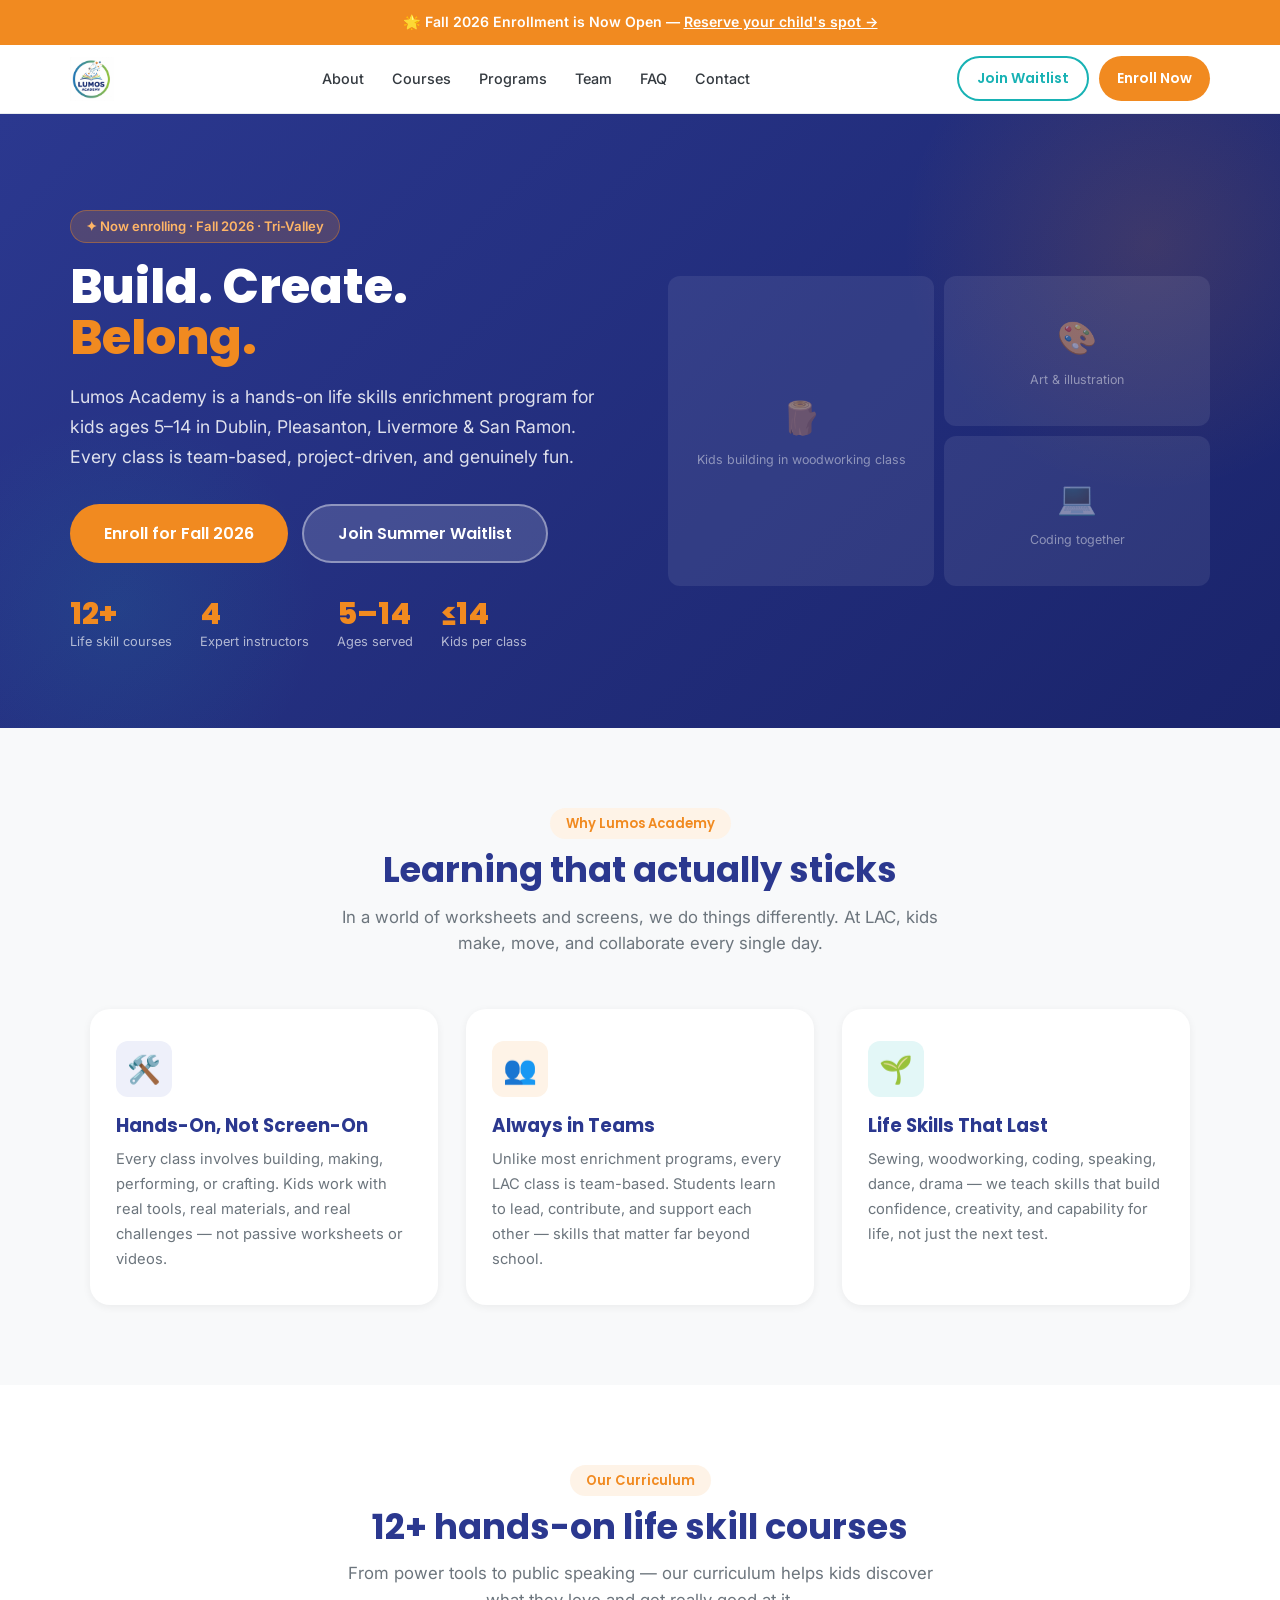
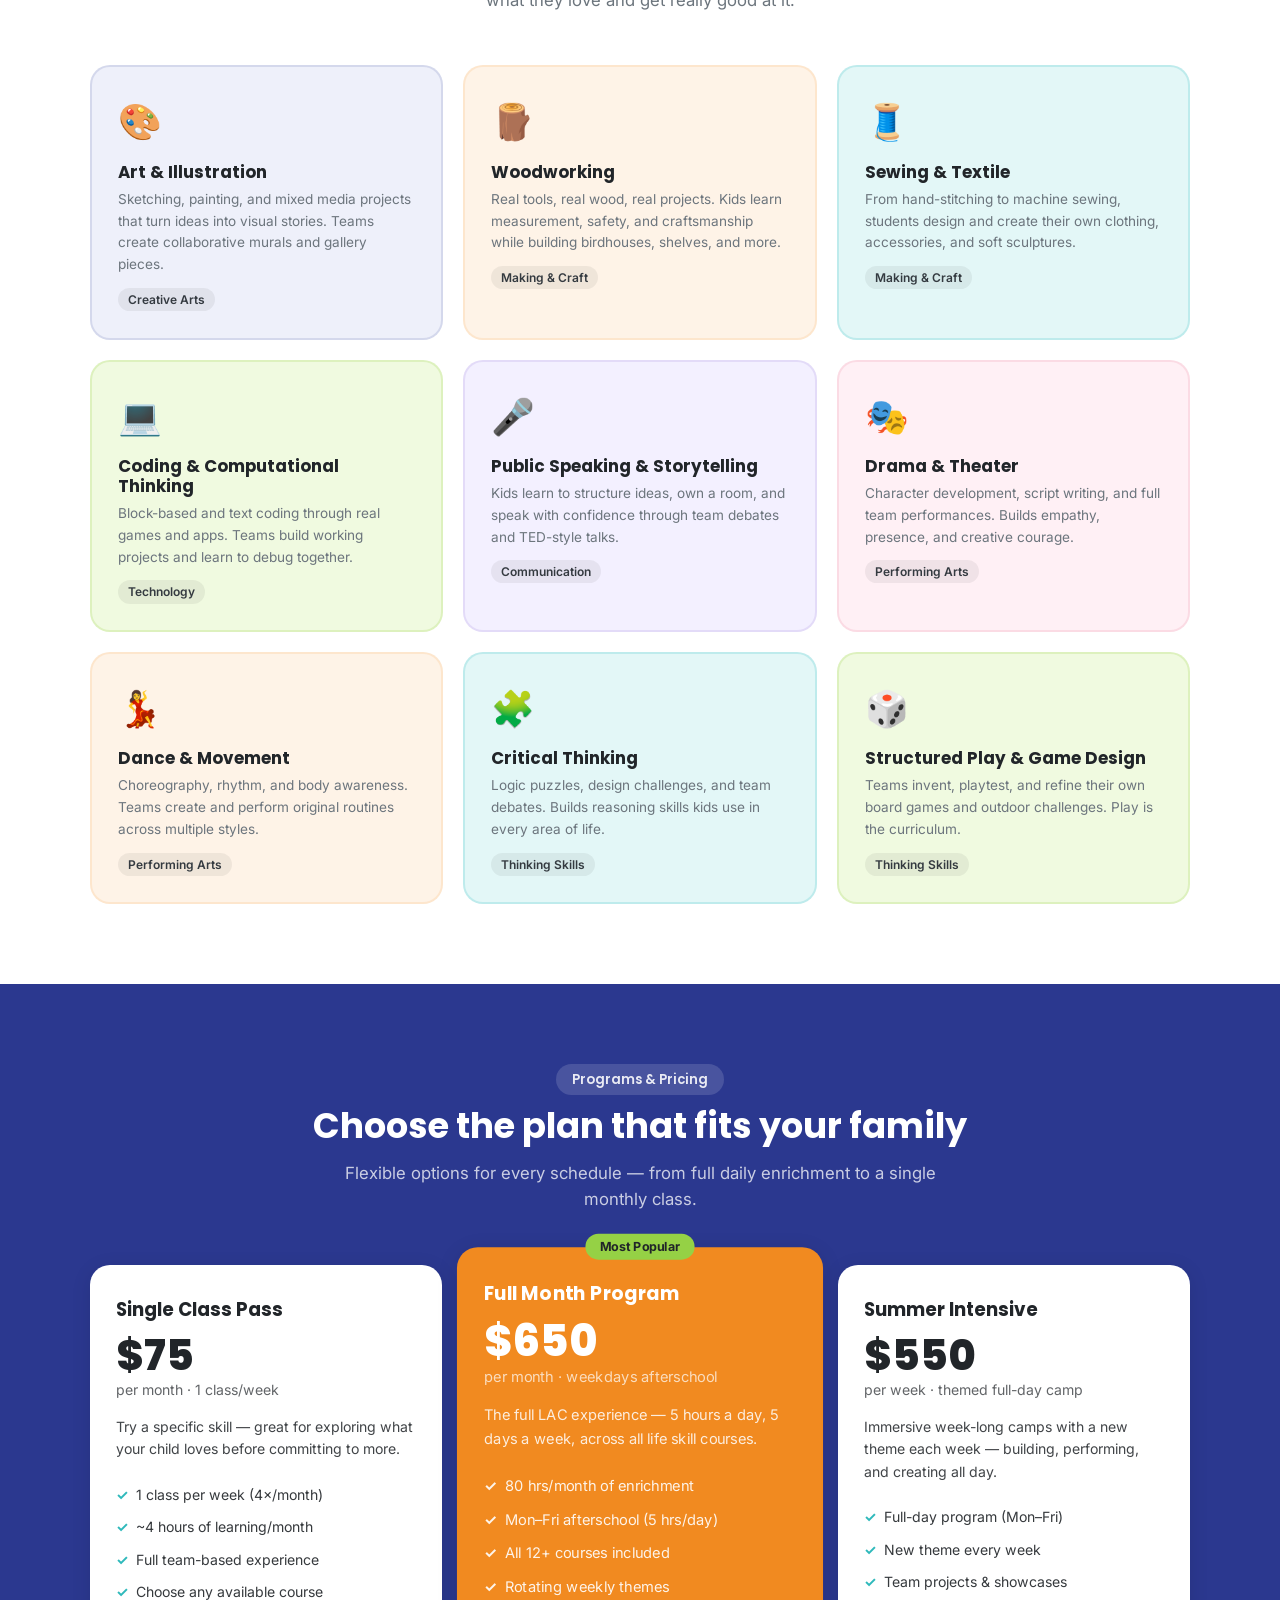
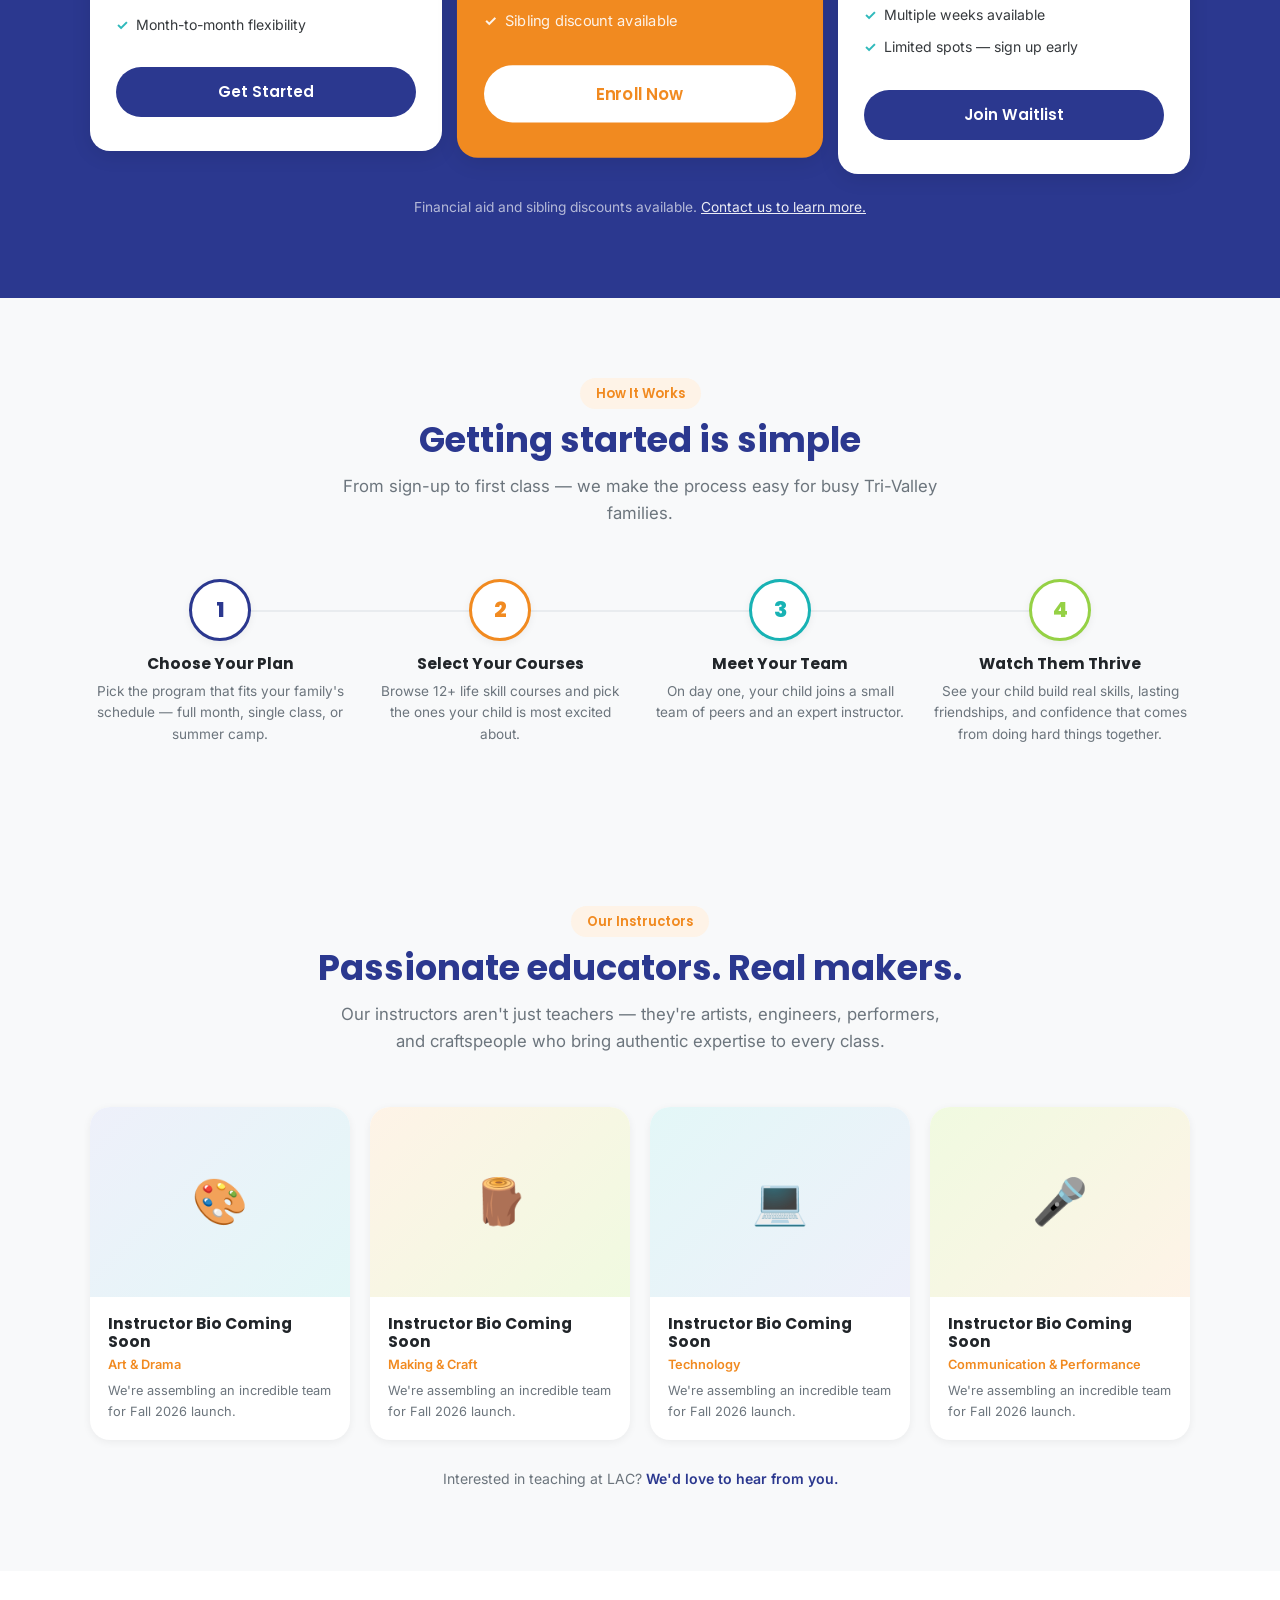
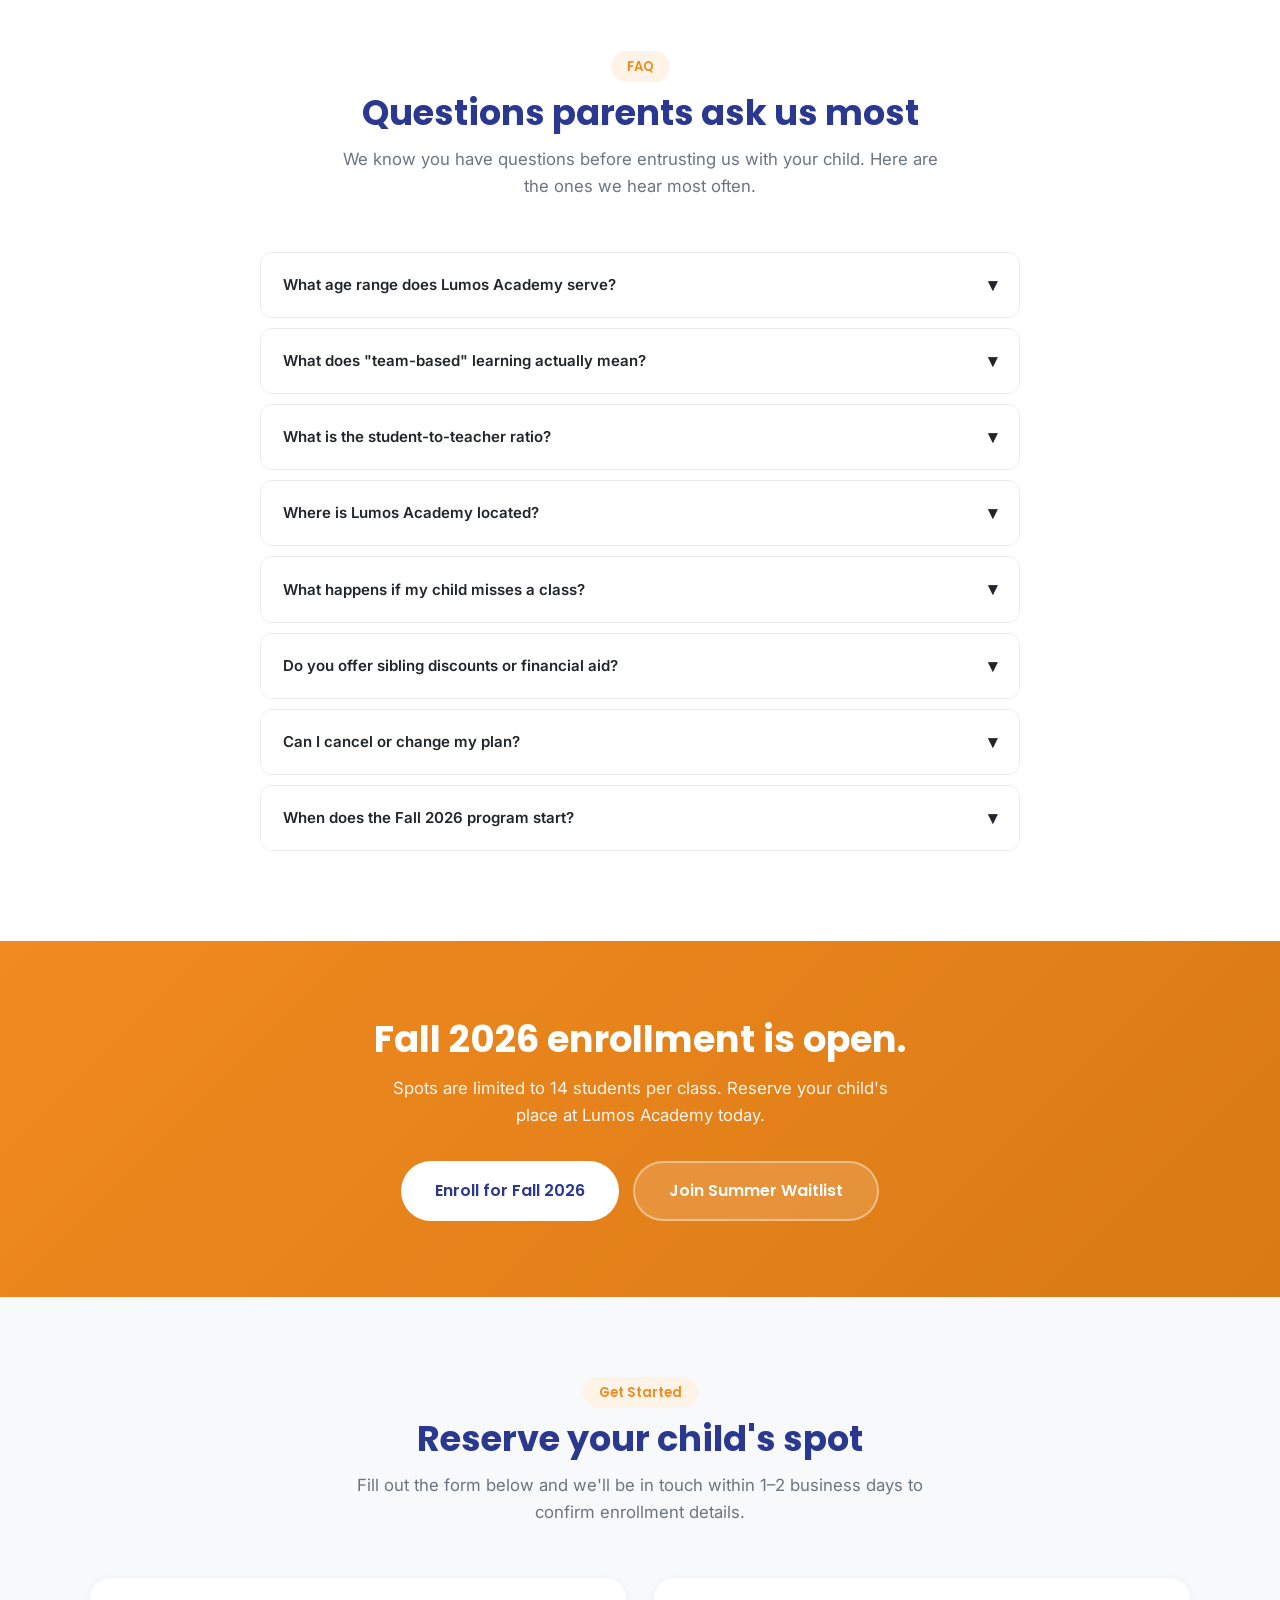
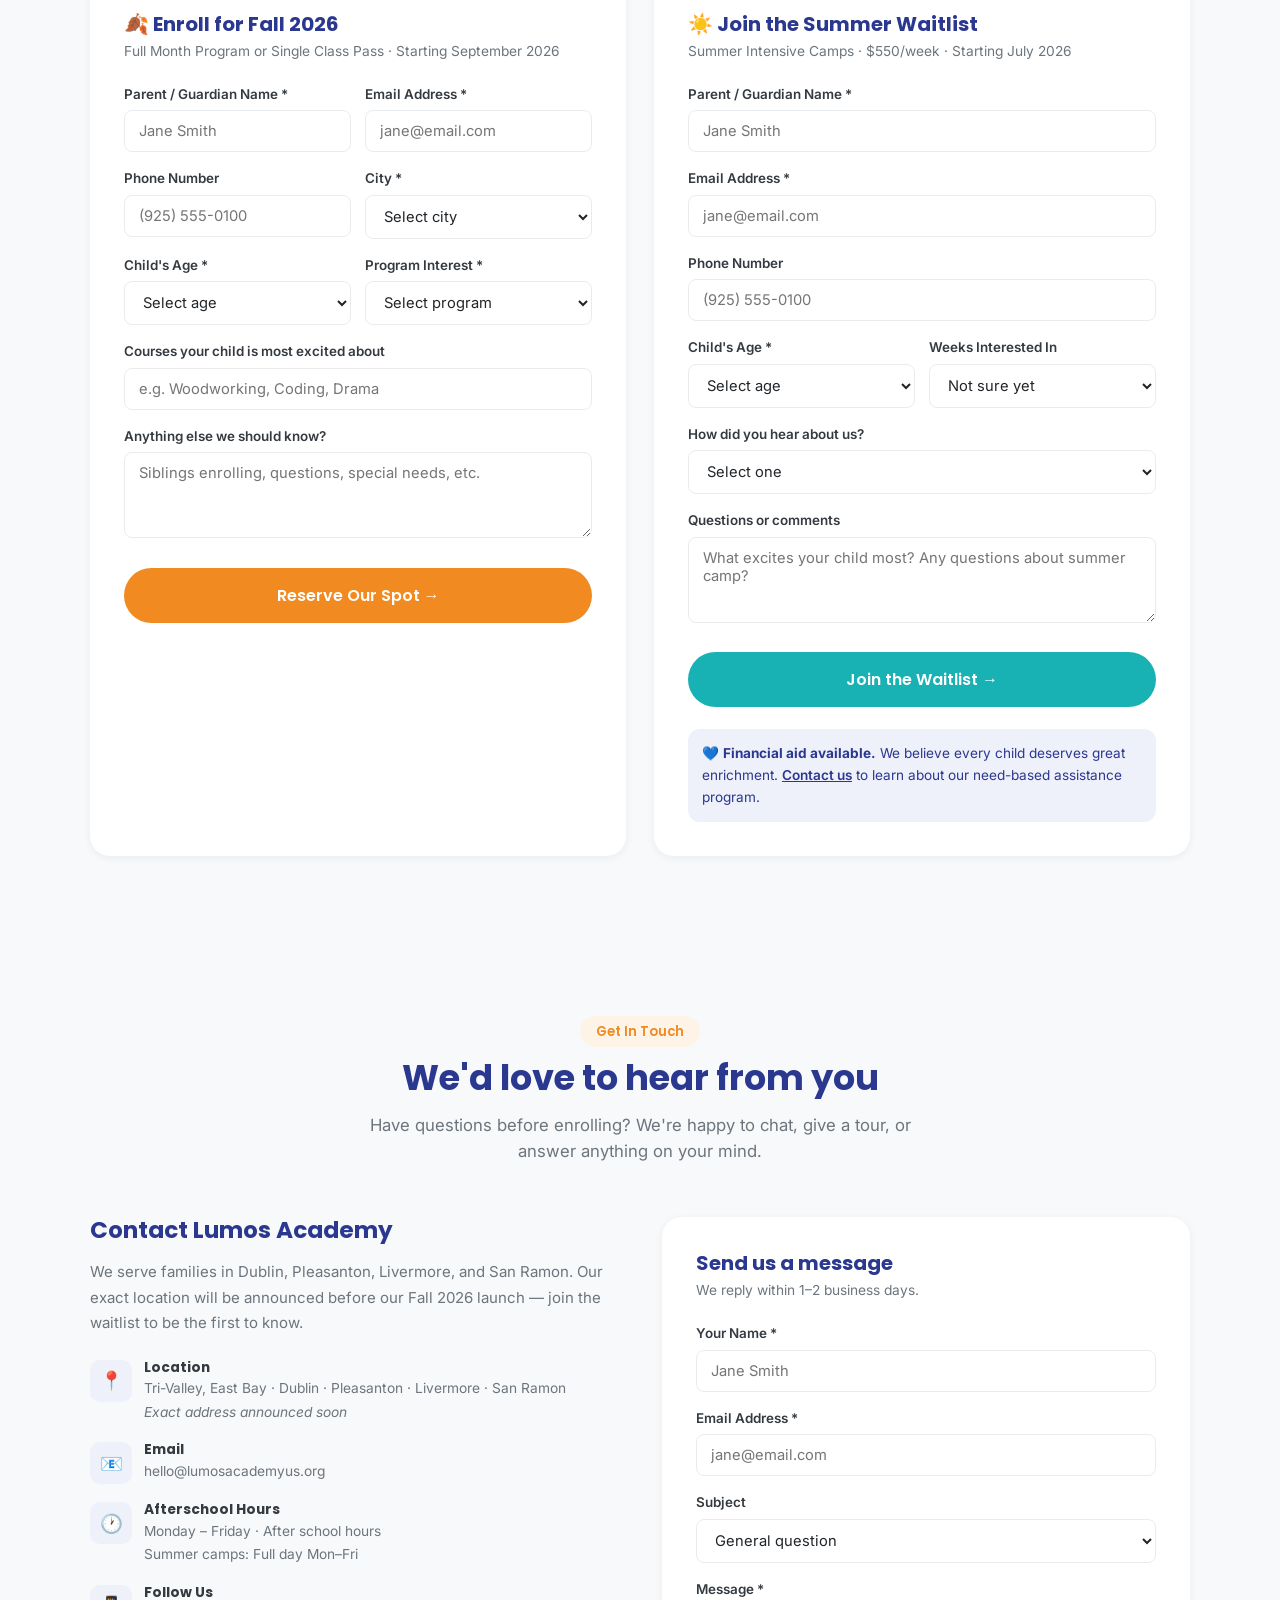
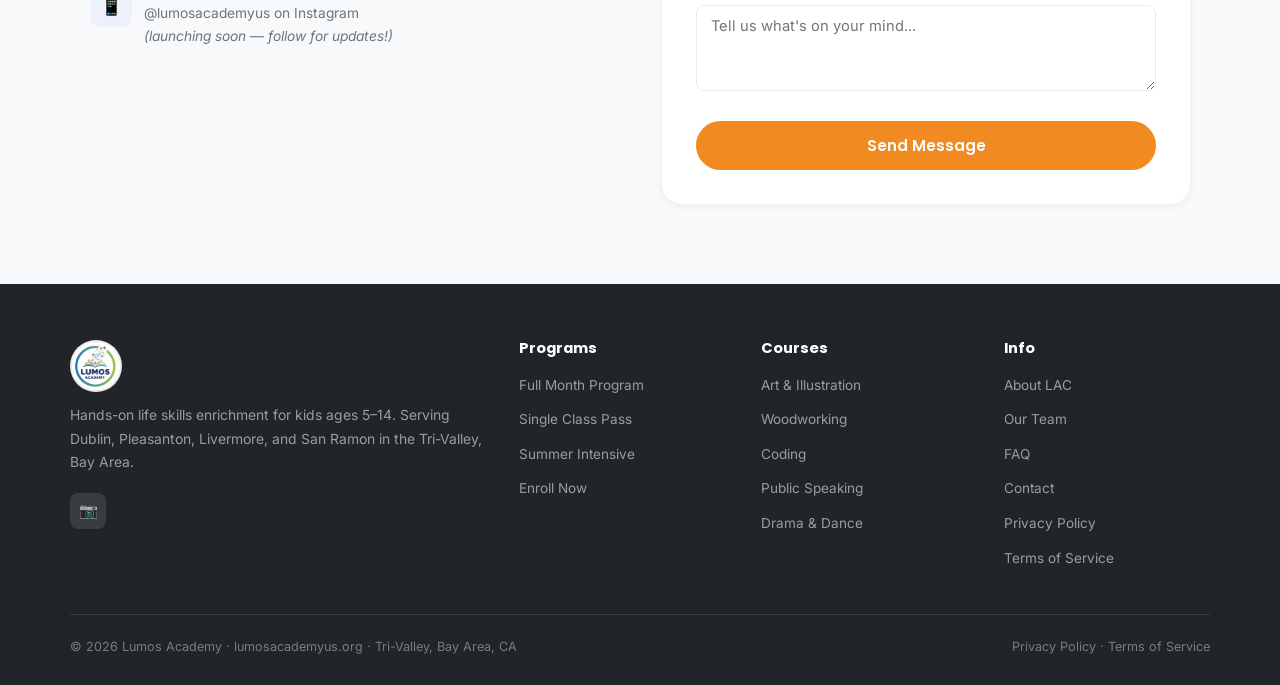
==== index.html @ 47fe7d65 "moved up a level" ====
<!DOCTYPE html>
<html lang="en">
<head>
  <meta charset="UTF-8">
  <meta name="viewport" content="width=device-width, initial-scale=1.0">
  <title>Lumos Academy — Build. Create. Belong.</title>
  <meta name="description" content="Lumos Academy offers hands-on life skills enrichment for kids ages 5–14 in Dublin, Pleasanton, Livermore, and San Ramon. Afterschool programs and summer camps.">

  <!-- Fonts -->
  <link rel="preconnect" href="https://fonts.googleapis.com">
  <link rel="preconnect" href="https://fonts.gstatic.com" crossorigin>
  <link href="https://fonts.googleapis.com/css2?family=Poppins:wght@400;500;600;700;800&family=Inter:wght@400;500;600&display=swap" rel="stylesheet">

  <!-- Styles -->
  <link rel="stylesheet" href="css/main.css">
</head>
<body>

<!-- ── Announcement Bar ─────────────────────────────────────── -->
<div class="ann-bar">
  🌟 Fall 2026 Enrollment is Now Open — <a href="#enroll">Reserve your child's spot →</a>
</div>

<!-- ── Navigation ───────────────────────────────────────────── -->
<nav>
  <div class="nav-i">
    <a href="#home" class="logo">
      <img src="assets/logo.jpeg" alt="Lumos Academy" class="nav-logo">
    </a>
    <ul class="nav-links">
      <li><a href="#about">About</a></li>
      <li><a href="#courses">Courses</a></li>
      <li><a href="#programs">Programs</a></li>
      <li><a href="#team">Team</a></li>
      <li><a href="#faq">FAQ</a></li>
      <li><a href="#contact">Contact</a></li>
    </ul>
    <div class="nav-cta">
      <a href="#enroll" class="btn btn-outline" style="padding:9px 18px;font-size:.88rem;">Join Waitlist</a>
      <a href="#enroll" class="btn btn-primary" style="padding:9px 18px;font-size:.88rem;">Enroll Now</a>
    </div>
    <div class="hamburger" id="ham" onclick="toggleMenu()">
      <span></span><span></span><span></span>
    </div>
  </div>
</nav>

<!-- ── Mobile Menu ──────────────────────────────────────────── -->
<div class="mob-menu" id="mobMenu">
  <ul>
    <li><a href="#about"    onclick="closeMenu()">About</a></li>
    <li><a href="#courses"  onclick="closeMenu()">Courses</a></li>
    <li><a href="#programs" onclick="closeMenu()">Programs</a></li>
    <li><a href="#team"     onclick="closeMenu()">Team</a></li>
    <li><a href="#faq"      onclick="closeMenu()">FAQ</a></li>
    <li><a href="#contact"  onclick="closeMenu()">Contact</a></li>
  </ul>
  <a href="#enroll" class="btn btn-primary" style="width:100%;" onclick="closeMenu()">Enroll for Fall 2026</a>
</div>

<!-- ── Hero ─────────────────────────────────────────────────── -->
<section class="hero" id="home">
  <div class="hero-i">
    <div>
      <div class="hero-badge">✦ Now enrolling · Fall 2026 · Tri-Valley</div>
      <h1>Build. Create.<br><span>Belong.</span></h1>
      <p>Lumos Academy is a hands-on life skills enrichment program for kids ages 5–14 in Dublin, Pleasanton, Livermore &amp; San Ramon. Every class is team-based, project-driven, and genuinely fun.</p>
      <div class="hero-btns">
        <a href="#enroll" class="btn btn-primary btn-lg">Enroll for Fall 2026</a>
        <a href="#enroll" class="btn btn-ghost  btn-lg">Join Summer Waitlist</a>
      </div>
      <div class="hero-stats">
        <div><div class="hs-num">12+</div><div class="hs-lbl">Life skill courses</div></div>
        <div><div class="hs-num">4</div>  <div class="hs-lbl">Expert instructors</div></div>
        <div><div class="hs-num">5–14</div><div class="hs-lbl">Ages served</div></div>
        <div><div class="hs-num">≤14</div><div class="hs-lbl">Kids per class</div></div>
      </div>
    </div>
    <div class="hero-img">
      <div class="hero-img-grid">
        <div class="hero-img-box">
          <div class="hero-ph"><span class="ico">🪵</span>Kids building in woodworking class</div>
        </div>
        <div class="hero-img-box">
          <div class="hero-ph"><span class="ico">🎨</span>Art &amp; illustration</div>
        </div>
        <div class="hero-img-box">
          <div class="hero-ph"><span class="ico">💻</span>Coding together</div>
        </div>
      </div>
    </div>
  </div>
</section>

<!-- ── Differentiators ──────────────────────────────────────── -->
<section class="diff-sec" id="about">
  <div class="container">
    <div class="sec-head">
      <div class="badge">Why Lumos Academy</div>
      <h2>Learning that actually sticks</h2>
      <p>In a world of worksheets and screens, we do things differently. At LAC, kids make, move, and collaborate every single day.</p>
    </div>
    <div class="diff-grid">
      <div class="diff-card">
        <div class="diff-ic">🛠️</div>
        <h3>Hands-On, Not Screen-On</h3>
        <p>Every class involves building, making, performing, or crafting. Kids work with real tools, real materials, and real challenges — not passive worksheets or videos.</p>
      </div>
      <div class="diff-card">
        <div class="diff-ic">👥</div>
        <h3>Always in Teams</h3>
        <p>Unlike most enrichment programs, every LAC class is team-based. Students learn to lead, contribute, and support each other — skills that matter far beyond school.</p>
      </div>
      <div class="diff-card">
        <div class="diff-ic">🌱</div>
        <h3>Life Skills That Last</h3>
        <p>Sewing, woodworking, coding, speaking, dance, drama — we teach skills that build confidence, creativity, and capability for life, not just the next test.</p>
      </div>
    </div>
  </div>
</section>

<!-- ── Courses ───────────────────────────────────────────────── -->
<section id="courses">
  <div class="container">
    <div class="sec-head">
      <div class="badge">Our Curriculum</div>
      <h2>12+ hands-on life skill courses</h2>
      <p>From power tools to public speaking — our curriculum helps kids discover what they love and get really good at it.</p>
    </div>
    <div class="courses-grid">
      <div class="cc blue">
        <div class="cc-emo">🎨</div>
        <h3>Art &amp; Illustration</h3>
        <p>Sketching, painting, and mixed media projects that turn ideas into visual stories. Teams create collaborative murals and gallery pieces.</p>
        <span class="cc-tag">Creative Arts</span>
      </div>
      <div class="cc orange">
        <div class="cc-emo">🪵</div>
        <h3>Woodworking</h3>
        <p>Real tools, real wood, real projects. Kids learn measurement, safety, and craftsmanship while building birdhouses, shelves, and more.</p>
        <span class="cc-tag">Making &amp; Craft</span>
      </div>
      <div class="cc teal">
        <div class="cc-emo">🧵</div>
        <h3>Sewing &amp; Textile</h3>
        <p>From hand-stitching to machine sewing, students design and create their own clothing, accessories, and soft sculptures.</p>
        <span class="cc-tag">Making &amp; Craft</span>
      </div>
      <div class="cc green">
        <div class="cc-emo">💻</div>
        <h3>Coding &amp; Computational Thinking</h3>
        <p>Block-based and text coding through real games and apps. Teams build working projects and learn to debug together.</p>
        <span class="cc-tag">Technology</span>
      </div>
      <div class="cc purple">
        <div class="cc-emo">🎤</div>
        <h3>Public Speaking &amp; Storytelling</h3>
        <p>Kids learn to structure ideas, own a room, and speak with confidence through team debates and TED-style talks.</p>
        <span class="cc-tag">Communication</span>
      </div>
      <div class="cc pink">
        <div class="cc-emo">🎭</div>
        <h3>Drama &amp; Theater</h3>
        <p>Character development, script writing, and full team performances. Builds empathy, presence, and creative courage.</p>
        <span class="cc-tag">Performing Arts</span>
      </div>
      <div class="cc orange">
        <div class="cc-emo">💃</div>
        <h3>Dance &amp; Movement</h3>
        <p>Choreography, rhythm, and body awareness. Teams create and perform original routines across multiple styles.</p>
        <span class="cc-tag">Performing Arts</span>
      </div>
      <div class="cc teal">
        <div class="cc-emo">🧩</div>
        <h3>Critical Thinking</h3>
        <p>Logic puzzles, design challenges, and team debates. Builds reasoning skills kids use in every area of life.</p>
        <span class="cc-tag">Thinking Skills</span>
      </div>
      <div class="cc green">
        <div class="cc-emo">🎲</div>
        <h3>Structured Play &amp; Game Design</h3>
        <p>Teams invent, playtest, and refine their own board games and outdoor challenges. Play is the curriculum.</p>
        <span class="cc-tag">Thinking Skills</span>
      </div>
    </div>
  </div>
</section>

<!-- ── Programs / Pricing ────────────────────────────────────── -->
<section class="pricing-sec" id="programs">
  <div class="container">
    <div class="sec-head">
      <div class="badge" style="background:rgba(255,255,255,.14);color:rgba(255,255,255,.88);">Programs &amp; Pricing</div>
      <h2>Choose the plan that fits your family</h2>
      <p>Flexible options for every schedule — from full daily enrichment to a single monthly class.</p>
    </div>
    <div class="pricing-grid">

      <div class="pc">
        <h3>Single Class Pass</h3>
        <div class="pc-price">$75</div>
        <div class="pc-per">per month · 1 class/week</div>
        <div class="pc-desc">Try a specific skill — great for exploring what your child loves before committing to more.</div>
        <ul class="pc-feats">
          <li>1 class per week (4×/month)</li>
          <li>~4 hours of learning/month</li>
          <li>Full team-based experience</li>
          <li>Choose any available course</li>
          <li>Month-to-month flexibility</li>
        </ul>
        <a href="#enroll" class="btn btn-primary">Get Started</a>
      </div>

      <div class="pc feat">
        <div class="pc-badge">Most Popular</div>
        <h3>Full Month Program</h3>
        <div class="pc-price">$650</div>
        <div class="pc-per">per month · weekdays afterschool</div>
        <div class="pc-desc">The full LAC experience — 5 hours a day, 5 days a week, across all life skill courses.</div>
        <ul class="pc-feats">
          <li>80 hrs/month of enrichment</li>
          <li>Mon–Fri afterschool (5 hrs/day)</li>
          <li>All 12+ courses included</li>
          <li>Rotating weekly themes</li>
          <li>Sibling discount available</li>
        </ul>
        <a href="#enroll" class="btn btn-lg">Enroll Now</a>
      </div>

      <div class="pc">
        <h3>Summer Intensive</h3>
        <div class="pc-price">$550</div>
        <div class="pc-per">per week · themed full-day camp</div>
        <div class="pc-desc">Immersive week-long camps with a new theme each week — building, performing, and creating all day.</div>
        <ul class="pc-feats">
          <li>Full-day program (Mon–Fri)</li>
          <li>New theme every week</li>
          <li>Team projects &amp; showcases</li>
          <li>Multiple weeks available</li>
          <li>Limited spots — sign up early</li>
        </ul>
        <a href="#enroll" class="btn btn-primary">Join Waitlist</a>
      </div>

    </div>
    <p class="pricing-note">Financial aid and sibling discounts available. <a href="#contact">Contact us to learn more.</a></p>
  </div>
</section>

<!-- ── How It Works ──────────────────────────────────────────── -->
<section class="hiw-sec" id="how-it-works">
  <div class="container">
    <div class="sec-head">
      <div class="badge">How It Works</div>
      <h2>Getting started is simple</h2>
      <p>From sign-up to first class — we make the process easy for busy Tri-Valley families.</p>
    </div>
    <div class="steps-grid">
      <div class="step">
        <div class="step-n">1</div>
        <h3>Choose Your Plan</h3>
        <p>Pick the program that fits your family's schedule — full month, single class, or summer camp.</p>
      </div>
      <div class="step">
        <div class="step-n">2</div>
        <h3>Select Your Courses</h3>
        <p>Browse 12+ life skill courses and pick the ones your child is most excited about.</p>
      </div>
      <div class="step">
        <div class="step-n">3</div>
        <h3>Meet Your Team</h3>
        <p>On day one, your child joins a small team of peers and an expert instructor.</p>
      </div>
      <div class="step">
        <div class="step-n">4</div>
        <h3>Watch Them Thrive</h3>
        <p>See your child build real skills, lasting friendships, and confidence that comes from doing hard things together.</p>
      </div>
    </div>
  </div>
</section>

<!-- ── Team ──────────────────────────────────────────────────── -->
<section class="team-sec" id="team">
  <div class="container">
    <div class="sec-head">
      <div class="badge">Our Instructors</div>
      <h2>Passionate educators. Real makers.</h2>
      <p>Our instructors aren't just teachers — they're artists, engineers, performers, and craftspeople who bring authentic expertise to every class.</p>
    </div>
    <div class="team-grid">
      <div class="tc">
        <div class="tc-photo">🎨</div>
        <div class="tc-info">
          <h3>Instructor Bio Coming Soon</h3>
          <div class="tc-role">Art &amp; Drama</div>
          <p>We're assembling an incredible team for Fall 2026 launch.</p>
        </div>
      </div>
      <div class="tc">
        <div class="tc-photo">🪵</div>
        <div class="tc-info">
          <h3>Instructor Bio Coming Soon</h3>
          <div class="tc-role">Making &amp; Craft</div>
          <p>We're assembling an incredible team for Fall 2026 launch.</p>
        </div>
      </div>
      <div class="tc">
        <div class="tc-photo">💻</div>
        <div class="tc-info">
          <h3>Instructor Bio Coming Soon</h3>
          <div class="tc-role">Technology</div>
          <p>We're assembling an incredible team for Fall 2026 launch.</p>
        </div>
      </div>
      <div class="tc">
        <div class="tc-photo">🎤</div>
        <div class="tc-info">
          <h3>Instructor Bio Coming Soon</h3>
          <div class="tc-role">Communication &amp; Performance</div>
          <p>We're assembling an incredible team for Fall 2026 launch.</p>
        </div>
      </div>
    </div>
    <p style="text-align:center;color:var(--gray-600);margin-top:28px;font-size:.88rem;">
      Interested in teaching at LAC? <a href="#contact" style="color:var(--blue);font-weight:600;">We'd love to hear from you.</a>
    </p>
  </div>
</section>

<!-- ── FAQ ───────────────────────────────────────────────────── -->
<section id="faq">
  <div class="container">
    <div class="sec-head">
      <div class="badge">FAQ</div>
      <h2>Questions parents ask us most</h2>
      <p>We know you have questions before entrusting us with your child. Here are the ones we hear most often.</p>
    </div>
    <div class="faq-list">

      <div class="faq-item">
        <div class="faq-q" onclick="toggleFaq(this)">What age range does Lumos Academy serve?<span class="faq-arr">▾</span></div>
        <div class="faq-a">Lumos Academy serves children ages 5–14, covering kindergarten through middle school. Our curriculum is structured by age group so the content and team dynamics are developmentally appropriate for every child.</div>
      </div>

      <div class="faq-item">
        <div class="faq-q" onclick="toggleFaq(this)">What does "team-based" learning actually mean?<span class="faq-arr">▾</span></div>
        <div class="faq-a">Every project at LAC is completed as a team of 4–6 kids. Rather than each child working alone, they divide responsibilities, solve problems together, and share their work as a group. This mirrors how adults work in the real world — and makes learning much more engaging and memorable.</div>
      </div>

      <div class="faq-item">
        <div class="faq-q" onclick="toggleFaq(this)">What is the student-to-teacher ratio?<span class="faq-arr">▾</span></div>
        <div class="faq-a">We maintain a maximum of 14 students per instructor. This ensures every child gets personal attention and that teams are small enough to be genuinely collaborative.</div>
      </div>

      <div class="faq-item">
        <div class="faq-q" onclick="toggleFaq(this)">Where is Lumos Academy located?<span class="faq-arr">▾</span></div>
        <div class="faq-a">Lumos Academy serves the Tri-Valley area, with families from Dublin, Pleasanton, Livermore, and San Ramon. Our exact address will be announced before our Fall 2026 launch. Join our waitlist to be the first to know.</div>
      </div>

      <div class="faq-item">
        <div class="faq-q" onclick="toggleFaq(this)">What happens if my child misses a class?<span class="faq-arr">▾</span></div>
        <div class="faq-a">We understand kids get sick and life happens. We offer one makeup session per month for Full Month Program members. Please contact us at least 24 hours in advance when possible.</div>
      </div>

      <div class="faq-item">
        <div class="faq-q" onclick="toggleFaq(this)">Do you offer sibling discounts or financial aid?<span class="faq-arr">▾</span></div>
        <div class="faq-a">Yes — we offer a sibling discount for families enrolling more than one child, and we have a limited number of need-based financial aid spots for each session. Please contact us directly to discuss what's available.</div>
      </div>

      <div class="faq-item">
        <div class="faq-q" onclick="toggleFaq(this)">Can I cancel or change my plan?<span class="faq-arr">▾</span></div>
        <div class="faq-a">Yes. The Single Class Pass can be paused or cancelled with 5 days' notice before your next billing cycle. The Full Month Program requires 10 days' notice before the next month begins.</div>
      </div>

      <div class="faq-item">
        <div class="faq-q" onclick="toggleFaq(this)">When does the Fall 2026 program start?<span class="faq-arr">▾</span></div>
        <div class="faq-a">We are targeting September 2026, following local school district calendars. Summer intensive camps are planned for July 2026. Exact dates will be emailed to everyone on our waitlist first.</div>
      </div>

    </div>
  </div>
</section>

<!-- ── Enroll CTA Banner ──────────────────────────────────────── -->
<div class="enroll-cta">
  <div class="container">
    <h2>Fall 2026 enrollment is open.</h2>
    <p>Spots are limited to 14 students per class. Reserve your child's place at Lumos Academy today.</p>
    <div class="enroll-btns">
      <a href="#enroll" class="btn btn-white btn-lg">Enroll for Fall 2026</a>
      <a href="#enroll" class="btn btn-ghost btn-lg">Join Summer Waitlist</a>
    </div>
  </div>
</div>

<!-- ── Enrollment Forms ──────────────────────────────────────── -->
<section id="enroll">
  <div class="container">
    <div class="sec-head">
      <div class="badge">Get Started</div>
      <h2>Reserve your child's spot</h2>
      <p>Fill out the form below and we'll be in touch within 1–2 business days to confirm enrollment details.</p>
    </div>
    <div class="forms-grid">

      <!-- Fall Enrollment -->
      <div class="form-card">
        <h3>🍂 Enroll for Fall 2026</h3>
        <p class="sub">Full Month Program or Single Class Pass · Starting September 2026</p>
        <form id="enrollForm" onsubmit="submitEnrollment(event)">
          <div class="fg-row">
            <div class="fg"><label>Parent / Guardian Name *</label><input type="text" placeholder="Jane Smith" required></div>
            <div class="fg"><label>Email Address *</label><input type="email" placeholder="jane@email.com" required></div>
          </div>
          <div class="fg-row">
            <div class="fg"><label>Phone Number</label><input type="tel" placeholder="(925) 555-0100"></div>
            <div class="fg"><label>City *</label>
              <select required>
                <option value="">Select city</option>
                <option>Dublin</option>
                <option>Pleasanton</option>
                <option>Livermore</option>
                <option>San Ramon</option>
                <option>Other nearby</option>
              </select>
            </div>
          </div>
          <div class="fg-row">
            <div class="fg"><label>Child's Age *</label>
              <select required>
                <option value="">Select age</option>
                <option>5</option><option>6</option><option>7</option><option>8</option><option>9</option>
                <option>10</option><option>11</option><option>12</option><option>13</option><option>14</option>
              </select>
            </div>
            <div class="fg"><label>Program Interest *</label>
              <select required>
                <option value="">Select program</option>
                <option>Full Month Program ($650/mo)</option>
                <option>Single Class Pass ($75/mo)</option>
                <option>Both — tell me more</option>
              </select>
            </div>
          </div>
          <div class="fg"><label>Courses your child is most excited about</label><input type="text" placeholder="e.g. Woodworking, Coding, Drama"></div>
          <div class="fg"><label>Anything else we should know?</label><textarea placeholder="Siblings enrolling, questions, special needs, etc."></textarea></div>
          <button type="submit" class="btn btn-primary btn-lg">Reserve Our Spot →</button>
        </form>
        <div class="form-success" id="enrollSuccess">
          <div class="ico">🎉</div>
          <h4>You're on the list!</h4>
          <p>We'll be in touch within 1–2 business days to confirm your enrollment details.</p>
        </div>
      </div>

      <!-- Summer Waitlist -->
      <div class="form-card">
        <h3>☀️ Join the Summer Waitlist</h3>
        <p class="sub">Summer Intensive Camps · $550/week · Starting July 2026</p>
        <form id="waitlistForm" onsubmit="submitWaitlist(event)">
          <div class="fg"><label>Parent / Guardian Name *</label><input type="text" placeholder="Jane Smith" required></div>
          <div class="fg"><label>Email Address *</label><input type="email" placeholder="jane@email.com" required></div>
          <div class="fg"><label>Phone Number</label><input type="tel" placeholder="(925) 555-0100"></div>
          <div class="fg-row">
            <div class="fg"><label>Child's Age *</label>
              <select required>
                <option value="">Select age</option>
                <option>5</option><option>6</option><option>7</option><option>8</option><option>9</option>
                <option>10</option><option>11</option><option>12</option><option>13</option><option>14</option>
              </select>
            </div>
            <div class="fg"><label>Weeks Interested In</label>
              <select>
                <option value="">Not sure yet</option>
                <option>1 week</option><option>2 weeks</option><option>3+ weeks</option>
              </select>
            </div>
          </div>
          <div class="fg"><label>How did you hear about us?</label>
            <select>
              <option value="">Select one</option>
              <option>Friend / neighbor</option>
              <option>School newsletter</option>
              <option>Instagram / social media</option>
              <option>Google search</option>
              <option>NextDoor</option>
              <option>Other</option>
            </select>
          </div>
          <div class="fg"><label>Questions or comments</label><textarea placeholder="What excites your child most? Any questions about summer camp?"></textarea></div>
          <button type="submit" class="btn btn-lg" style="background:var(--teal);color:#fff;width:100%;">Join the Waitlist →</button>
        </form>
        <div class="form-success" id="waitlistSuccess">
          <div class="ico">☀️</div>
          <h4>You're on the summer waitlist!</h4>
          <p>We'll send you first-priority access to summer camp registration as soon as dates are confirmed.</p>
        </div>
        <div class="aid-note">
          💙 <strong>Financial aid available.</strong> We believe every child deserves great enrichment.
          <a href="#contact">Contact us</a> to learn about our need-based assistance program.
        </div>
      </div>

    </div>
  </div>
</section>

<!-- ── Contact ───────────────────────────────────────────────── -->
<section id="contact" style="background:var(--gray-100);">
  <div class="container">
    <div class="sec-head">
      <div class="badge">Get In Touch</div>
      <h2>We'd love to hear from you</h2>
      <p>Have questions before enrolling? We're happy to chat, give a tour, or answer anything on your mind.</p>
    </div>
    <div class="contact-grid">
      <div class="ci">
        <h3>Contact Lumos Academy</h3>
        <p>We serve families in Dublin, Pleasanton, Livermore, and San Ramon. Our exact location will be announced before our Fall 2026 launch — join the waitlist to be the first to know.</p>
        <div class="c-item">
          <div class="c-ic">📍</div>
          <div><h4>Location</h4><p>Tri-Valley, East Bay · Dublin · Pleasanton · Livermore · San Ramon<br><em>Exact address announced soon</em></p></div>
        </div>
        <div class="c-item">
          <div class="c-ic">📧</div>
          <div><h4>Email</h4><p>hello@lumosacademyus.org</p></div>
        </div>
        <div class="c-item">
          <div class="c-ic">🕐</div>
          <div><h4>Afterschool Hours</h4><p>Monday – Friday · After school hours<br>Summer camps: Full day Mon–Fri</p></div>
        </div>
        <div class="c-item">
          <div class="c-ic">📱</div>
          <div><h4>Follow Us</h4><p>@lumosacademyus on Instagram<br><em>(launching soon — follow for updates!)</em></p></div>
        </div>
      </div>
      <div>
        <div class="form-card">
          <h3>Send us a message</h3>
          <p class="sub">We reply within 1–2 business days.</p>
          <form id="contactForm" onsubmit="submitContact(event)">
            <div class="fg"><label>Your Name *</label><input type="text" placeholder="Jane Smith" required></div>
            <div class="fg"><label>Email Address *</label><input type="email" placeholder="jane@email.com" required></div>
            <div class="fg"><label>Subject</label>
              <select>
                <option>General question</option>
                <option>Enrollment question</option>
                <option>Pricing &amp; financial aid</option>
                <option>Partnership / instructor inquiry</option>
                <option>Something else</option>
              </select>
            </div>
            <div class="fg"><label>Message *</label><textarea placeholder="Tell us what's on your mind..." required></textarea></div>
            <button type="submit" class="btn btn-primary" style="width:100%;">Send Message</button>
          </form>
          <div class="form-success" id="contactSuccess">
            <div class="ico">✉️</div>
            <h4>Message sent!</h4>
            <p>Thanks for reaching out. We'll get back to you within 1–2 business days.</p>
          </div>
        </div>
      </div>
    </div>
  </div>
</section>

<!-- ── Footer ────────────────────────────────────────────────── -->
<footer>
  <div class="footer-i">
    <div class="footer-grid">
      <div class="fb">
        <a href="#home" class="logo footer-logo">
          <img src="assets/logo.jpeg" alt="Lumos Academy" class="footer-logo-img">
        </a>
        <p>Hands-on life skills enrichment for kids ages 5–14. Serving Dublin, Pleasanton, Livermore, and San Ramon in the Tri-Valley, Bay Area.</p>
        <div class="social-links">
          <a class="sl" href="https://instagram.com/lumosacademyus" target="_blank" rel="noopener" title="Instagram">📷</a>
        </div>
      </div>
      <div class="fc">
        <h4>Programs</h4>
        <ul>
          <li><a href="#programs">Full Month Program</a></li>
          <li><a href="#programs">Single Class Pass</a></li>
          <li><a href="#programs">Summer Intensive</a></li>
          <li><a href="#enroll">Enroll Now</a></li>
        </ul>
      </div>
      <div class="fc">
        <h4>Courses</h4>
        <ul>
          <li><a href="#courses">Art &amp; Illustration</a></li>
          <li><a href="#courses">Woodworking</a></li>
          <li><a href="#courses">Coding</a></li>
          <li><a href="#courses">Public Speaking</a></li>
          <li><a href="#courses">Drama &amp; Dance</a></li>
        </ul>
      </div>
      <div class="fc">
        <h4>Info</h4>
        <ul>
          <li><a href="#about">About LAC</a></li>
          <li><a href="#team">Our Team</a></li>
          <li><a href="#faq">FAQ</a></li>
          <li><a href="#contact">Contact</a></li>
          <li><a href="privacy.html">Privacy Policy</a></li>
          <li><a href="terms.html">Terms of Service</a></li>
        </ul>
      </div>
    </div>
    <div class="footer-bot">
      <p>© 2026 Lumos Academy · lumosacademyus.org · Tri-Valley, Bay Area, CA</p>
      <p><a href="privacy.html">Privacy Policy</a> · <a href="terms.html">Terms of Service</a></p>
    </div>
  </div>
</footer>

<!-- Scripts — loaded at end of body for performance -->
<script src="js/main.js"></script>

</body>
</html>
---- css/main.css ----
/* =============================================================
   Lumos Academy — Main Stylesheet
   lumosacademyus.org · Version 1.0 · April 2026
   ============================================================= */

/* ── Reset & CSS Variables ──────────────────────────────────── */
*, *::before, *::after { box-sizing: border-box; margin: 0; padding: 0; }

:root {
  /* Brand colours */
  --blue:         #2B388F;
  --orange:       #F18A20;
  --teal:         #18B2B4;
  --green:        #95D145;
  --white:        #FFFFFF;

  /* Tinted backgrounds */
  --blue-light:   #EEF0FA;
  --teal-light:   #E3F7F7;
  --green-light:  #F0FAE0;
  --orange-light: #FEF3E7;

  /* Greys */
  --gray-100: #F8F9FA;
  --gray-200: #E9ECEF;
  --gray-600: #6C757D;
  --gray-800: #343A40;
  --gray-900: #212529;

  /* Typography */
  --font-h: 'Poppins', sans-serif;
  --font-b: 'Inter', sans-serif;

  /* Shadows */
  --shadow-sm: 0 2px 8px rgba(0,0,0,.06);
  --shadow-md: 0 4px 20px rgba(0,0,0,.10);
  --shadow-lg: 0 8px 40px rgba(0,0,0,.14);

  /* Border radii */
  --r:  12px;
  --rl: 20px;
}

/* ── Base ───────────────────────────────────────────────────── */
html  { scroll-behavior: smooth; }
body  { font-family: var(--font-b); color: var(--gray-900); line-height: 1.6; overflow-x: hidden; }
h1, h2, h3, h4 { font-family: var(--font-h); font-weight: 700; line-height: 1.2; }
img   { max-width: 100%; display: block; }
a     { text-decoration: none; color: inherit; }

/* ── Layout helpers ─────────────────────────────────────────── */
.container { max-width: 1140px; margin: 0 auto; padding: 0 20px; }
section    { padding: 80px 0; }

.sec-head    { text-align: center; margin-bottom: 52px; }
.sec-head h2 { font-size: 2.2rem; color: var(--blue); margin-bottom: 12px; }
.sec-head p  { font-size: 1.05rem; color: var(--gray-600); max-width: 600px; margin: 0 auto; }

.badge {
  display: inline-block;
  background: var(--orange-light);
  color: var(--orange);
  border-radius: 50px;
  padding: 5px 16px;
  font-size: .82rem;
  font-family: var(--font-h);
  font-weight: 600;
  margin-bottom: 10px;
}

/* ── Buttons ────────────────────────────────────────────────── */
.btn {
  display: inline-flex;
  align-items: center;
  justify-content: center;
  padding: 13px 26px;
  border-radius: 50px;
  font-family: var(--font-h);
  font-weight: 600;
  font-size: .95rem;
  cursor: pointer;
  border: none;
  transition: all .2s;
  text-decoration: none;
}
.btn-primary               { background: var(--orange); color: #fff; }
.btn-primary:hover         { background: #d97a15; transform: translateY(-2px); box-shadow: var(--shadow-md); }
.btn-outline               { background: transparent; color: var(--teal); border: 2px solid var(--teal); }
.btn-outline:hover         { background: var(--teal); color: #fff; transform: translateY(-2px); }
.btn-white                 { background: #fff; color: var(--blue); }
.btn-white:hover           { background: var(--blue-light); transform: translateY(-2px); }
.btn-ghost                 { background: rgba(255,255,255,.15); color: #fff; border: 2px solid rgba(255,255,255,.4); }
.btn-ghost:hover           { background: rgba(255,255,255,.25); transform: translateY(-2px); }
.btn-lg                    { padding: 15px 34px; font-size: 1rem; }

/* ── Announcement bar ───────────────────────────────────────── */
.ann-bar   { background: var(--orange); color: #fff; text-align: center; padding: 11px 20px; font-size: .88rem; font-weight: 600; }
.ann-bar a { color: #fff; text-decoration: underline; }

/* ── Navigation ─────────────────────────────────────────────── */
nav      { position: sticky; top: 0; z-index: 1000; background: #fff; border-bottom: 1px solid var(--gray-200); padding: 0 20px; }
.nav-i   { max-width: 1140px; margin: 0 auto; display: flex; align-items: center; justify-content: space-between; height: 68px; }

.logo        { display: flex; align-items: center; }
.logo span   { color: var(--orange); }             /* kept for fallback text use */
.logo-ic     { width: 34px; height: 34px; background: var(--blue); border-radius: 8px; display: flex; align-items: center; justify-content: center; color: #fff; font-size: .95rem; }

/* Image logo — nav */
.nav-logo    { height: 44px; width: auto; display: block; }

/* Image logo — footer (slight brightness boost so it reads on dark bg) */
.footer-logo      { display: flex; align-items: center; margin-bottom: 12px; }
.footer-logo-img  { height: 52px; width: auto; display: block; border-radius: 50%; background: rgba(255,255,255,.9); padding: 2px; }

.nav-links      { display: flex; align-items: center; gap: 28px; list-style: none; }
.nav-links a    { font-size: .9rem; font-weight: 500; color: var(--gray-800); transition: color .2s; }
.nav-links a:hover { color: var(--blue); }
.nav-cta        { display: flex; gap: 10px; }

.hamburger      { display: none; flex-direction: column; gap: 5px; cursor: pointer; padding: 4px; }
.hamburger span { display: block; width: 24px; height: 2px; background: var(--gray-800); border-radius: 2px; transition: all .3s; }

.mob-menu      { display: none; position: fixed; top: 68px; left: 0; right: 0; background: #fff; border-bottom: 1px solid var(--gray-200); padding: 20px; z-index: 999; box-shadow: var(--shadow-md); }
.mob-menu.open { display: block; }
.mob-menu ul   { list-style: none; display: flex; flex-direction: column; gap: 14px; margin-bottom: 18px; }
.mob-menu a    { font-size: 1rem; font-weight: 500; color: var(--gray-800); }

/* ── Hero ───────────────────────────────────────────────────── */
.hero        { background: linear-gradient(135deg, #2B388F 0%, #1a246b 100%); color: #fff; padding: 96px 20px 76px; position: relative; overflow: hidden; }
.hero::before { content: ''; position: absolute; top: -120px; right: -120px; width: 500px; height: 500px; background: radial-gradient(circle, rgba(241,138,32,.14) 0%, transparent 70%); border-radius: 50%; }
.hero::after  { content: ''; position: absolute; bottom: -80px; left: -80px;  width: 400px; height: 400px; background: radial-gradient(circle, rgba(24,178,180,.11) 0%, transparent 70%); border-radius: 50%; }

.hero-i     { max-width: 1140px; margin: 0 auto; display: grid; grid-template-columns: 1fr 1fr; gap: 56px; align-items: center; position: relative; z-index: 1; }
.hero-badge { display: inline-block; background: rgba(241,138,32,.2); color: #FFB566; border: 1px solid rgba(241,138,32,.4); border-radius: 50px; padding: 5px 15px; font-size: .82rem; font-weight: 600; margin-bottom: 18px; }
.hero h1    { font-size: 3rem; font-weight: 800; line-height: 1.08; margin-bottom: 18px; }
.hero h1 span { color: var(--orange); }
.hero p     { font-size: 1.1rem; color: rgba(255,255,255,.85); margin-bottom: 32px; line-height: 1.7; }
.hero-btns  { display: flex; gap: 14px; flex-wrap: wrap; }
.hero-stats { display: flex; gap: 28px; margin-top: 36px; flex-wrap: wrap; }

.hs-num { font-size: 1.9rem; font-weight: 800; color: var(--orange); line-height: 1; margin-bottom: 2px; font-family: var(--font-h); }
.hs-lbl { font-size: .8rem; color: rgba(255,255,255,.65); }

.hero-img-grid        { display: grid; grid-template-columns: 1fr 1fr; grid-template-rows: auto auto; gap: 10px; }
.hero-img-box         { border-radius: var(--r); overflow: hidden; background: rgba(255,255,255,.08); }
.hero-img-box:first-child { grid-row: 1 / 3; }
.hero-ph              { min-height: 150px; height: 100%; display: flex; flex-direction: column; align-items: center; justify-content: center; gap: 6px; color: rgba(255,255,255,.45); font-size: .78rem; text-align: center; padding: 20px; }
.hero-ph .ico         { font-size: 2rem; }

/* ── Differentiators ────────────────────────────────────────── */
.diff-sec  { background: var(--gray-100); }
.diff-grid { display: grid; grid-template-columns: repeat(3, 1fr); gap: 28px; }

.diff-card       { background: #fff; border-radius: var(--rl); padding: 32px 26px; box-shadow: var(--shadow-sm); transition: transform .2s, box-shadow .2s; }
.diff-card:hover { transform: translateY(-4px); box-shadow: var(--shadow-md); }
.diff-ic         { width: 56px; height: 56px; border-radius: var(--r); display: flex; align-items: center; justify-content: center; font-size: 1.7rem; margin-bottom: 18px; }
.diff-card:nth-child(1) .diff-ic { background: var(--blue-light); }
.diff-card:nth-child(2) .diff-ic { background: var(--orange-light); }
.diff-card:nth-child(3) .diff-ic { background: var(--teal-light); }
.diff-card h3 { font-size: 1.15rem; color: var(--blue); margin-bottom: 10px; }
.diff-card p  { color: var(--gray-600); font-size: .92rem; line-height: 1.7; }

/* ── Courses ────────────────────────────────────────────────── */
.courses-grid { display: grid; grid-template-columns: repeat(3, 1fr); gap: 20px; }

.cc        { border-radius: var(--rl); padding: 26px; border: 2px solid transparent; transition: transform .2s, box-shadow .2s; }
.cc:hover  { transform: translateY(-4px); box-shadow: var(--shadow-md); }
.cc.blue   { background: var(--blue-light);   border-color: rgba(43,56,143,.13); }
.cc.orange { background: var(--orange-light);  border-color: rgba(241,138,32,.13); }
.cc.teal   { background: var(--teal-light);   border-color: rgba(24,178,180,.18); }
.cc.green  { background: var(--green-light);  border-color: rgba(149,209,69,.22); }
.cc.purple { background: #F3F0FF;             border-color: rgba(120,80,200,.13); }
.cc.pink   { background: #FFF0F5;             border-color: rgba(220,80,120,.13); }
.cc-emo    { font-size: 2.2rem; margin-bottom: 12px; }
.cc h3     { font-size: 1.05rem; margin-bottom: 7px; }
.cc p      { font-size: .85rem; color: var(--gray-600); margin-bottom: 10px; line-height: 1.6; }
.cc-tag    { display: inline-block; background: rgba(0,0,0,.06); border-radius: 50px; padding: 2px 10px; font-size: .75rem; font-weight: 600; color: var(--gray-800); }

/* ── Programs / Pricing ─────────────────────────────────────── */
.pricing-sec          { background: var(--blue); }
.pricing-sec .sec-head h2 { color: #fff; }
.pricing-sec .sec-head p  { color: rgba(255,255,255,.75); }
.pricing-grid         { display: grid; grid-template-columns: repeat(3, 1fr); gap: 22px; align-items: start; }

.pc        { background: #fff; border-radius: var(--rl); padding: 34px 26px; position: relative; box-shadow: var(--shadow-md); transition: transform .2s; }
.pc:hover  { transform: translateY(-4px); }
.pc.feat   { background: var(--orange); color: #fff; transform: scale(1.04); margin-top: -8px; }
.pc.feat:hover { transform: scale(1.04) translateY(-4px); }

.pc-badge  { position: absolute; top: -13px; left: 50%; transform: translateX(-50%); background: var(--green); color: var(--gray-900); border-radius: 50px; padding: 3px 14px; font-size: .75rem; font-weight: 700; white-space: nowrap; }
.pc h3     { font-size: 1.15rem; margin-bottom: 4px; }
.pc-price  { font-size: 2.6rem; font-weight: 800; font-family: var(--font-h); margin: 14px 0 2px; line-height: 1; }
.pc-per    { font-size: .88rem; opacity: .7; margin-bottom: 14px; }
.pc-desc   { font-size: .88rem; opacity: .85; margin-bottom: 18px; line-height: 1.6; }

.pc-feats              { list-style: none; margin-bottom: 26px; }
.pc-feats li           { font-size: .88rem; padding: 5px 0; display: flex; align-items: flex-start; gap: 8px; opacity: .9; }
.pc-feats li::before   { content: '✓'; font-weight: 700; flex-shrink: 0; }
.pc:not(.feat) .pc-feats li::before { color: var(--teal); }

.pc .btn                     { width: 100%; }
.pc:not(.feat) .btn-primary  { background: var(--blue); }
.pc:not(.feat) .btn-primary:hover { background: #1e2a6e; }
.pc.feat .btn                { background: #fff; color: var(--orange); }
.pc.feat .btn:hover          { background: var(--blue-light); }

.pricing-note   { text-align: center; color: rgba(255,255,255,.65); font-size: .86rem; margin-top: 22px; }
.pricing-note a { color: rgba(255,255,255,.9); text-decoration: underline; }

/* ── How It Works ───────────────────────────────────────────── */
.hiw-sec { background: var(--gray-100); }

.steps-grid        { display: grid; grid-template-columns: repeat(4, 1fr); gap: 20px; position: relative; }
.steps-grid::before { content: ''; position: absolute; top: 31px; left: 12.5%; right: 12.5%; height: 2px; background: var(--gray-200); z-index: 0; }

.step    { text-align: center; position: relative; z-index: 1; }
.step-n  { width: 62px; height: 62px; border-radius: 50%; background: #fff; border: 3px solid var(--blue); display: flex; align-items: center; justify-content: center; font-size: 1.35rem; font-weight: 800; font-family: var(--font-h); color: var(--blue); margin: 0 auto 14px; box-shadow: var(--shadow-sm); }
.step:nth-child(2) .step-n { border-color: var(--orange); color: var(--orange); }
.step:nth-child(3) .step-n { border-color: var(--teal);   color: var(--teal); }
.step:nth-child(4) .step-n { border-color: var(--green);  color: var(--green); }
.step h3 { font-size: .97rem; margin-bottom: 7px; }
.step p  { font-size: .85rem; color: var(--gray-600); }

/* ── Team ───────────────────────────────────────────────────── */
.team-sec  { background: var(--gray-100); }
.team-grid { display: grid; grid-template-columns: repeat(4, 1fr); gap: 20px; }

.tc        { background: #fff; border-radius: var(--rl); overflow: hidden; box-shadow: var(--shadow-sm); transition: transform .2s, box-shadow .2s; }
.tc:hover  { transform: translateY(-4px); box-shadow: var(--shadow-md); }
.tc-photo  { height: 190px; display: flex; align-items: center; justify-content: center; font-size: 2.8rem; }
.tc:nth-child(1) .tc-photo { background: linear-gradient(135deg, var(--blue-light),   var(--teal-light)); }
.tc:nth-child(2) .tc-photo { background: linear-gradient(135deg, var(--orange-light), var(--green-light)); }
.tc:nth-child(3) .tc-photo { background: linear-gradient(135deg, var(--teal-light),   var(--blue-light)); }
.tc:nth-child(4) .tc-photo { background: linear-gradient(135deg, var(--green-light),  var(--orange-light)); }
.tc-info   { padding: 18px; }
.tc-info h3 { font-size: .97rem; margin-bottom: 3px; }
.tc-role   { font-size: .8rem; color: var(--orange); font-weight: 600; margin-bottom: 6px; }
.tc-info p { font-size: .8rem; color: var(--gray-600); }

/* ── FAQ ────────────────────────────────────────────────────── */
.faq-list { max-width: 760px; margin: 0 auto; }
.faq-item { border: 1px solid var(--gray-200); border-radius: var(--r); margin-bottom: 10px; overflow: hidden; }

.faq-q        { padding: 18px 22px; cursor: pointer; display: flex; align-items: center; justify-content: space-between; gap: 14px; font-weight: 600; font-size: .94rem; background: #fff; transition: background .2s; user-select: none; }
.faq-q:hover  { background: var(--gray-100); }
.faq-q.open   { background: var(--blue-light); color: var(--blue); }
.faq-arr      { font-size: 1.1rem; transition: transform .2s; flex-shrink: 0; }
.faq-q.open .faq-arr { transform: rotate(180deg); }
.faq-a        { display: none; padding: 4px 22px 18px; font-size: .9rem; color: var(--gray-600); line-height: 1.7; background: #fff; }
.faq-a.open   { display: block; }

/* ── Enroll CTA banner ──────────────────────────────────────── */
.enroll-cta    { background: linear-gradient(135deg, var(--orange) 0%, #d97a15 100%); color: #fff; text-align: center; padding: 76px 20px; }
.enroll-cta h2 { font-size: 2.3rem; margin-bottom: 14px; }
.enroll-cta p  { font-size: 1.05rem; opacity: .92; max-width: 540px; margin: 0 auto 32px; }
.enroll-btns   { display: flex; gap: 14px; justify-content: center; flex-wrap: wrap; }

/* ── Forms ──────────────────────────────────────────────────── */
#enroll      { background: var(--gray-100); }
.forms-grid  { display: grid; grid-template-columns: 1fr 1fr; gap: 28px; }
.form-card   { background: #fff; border-radius: var(--rl); padding: 34px; box-shadow: var(--shadow-sm); }
.form-card h3 { font-size: 1.25rem; color: var(--blue); margin-bottom: 4px; }
.form-card .sub { font-size: .86rem; color: var(--gray-600); margin-bottom: 22px; }

.fg           { margin-bottom: 16px; }
.fg label     { display: block; font-size: .84rem; font-weight: 600; color: var(--gray-800); margin-bottom: 5px; }
.fg input,
.fg select,
.fg textarea  { width: 100%; padding: 11px 14px; border: 1.5px solid var(--gray-200); border-radius: 8px; font-family: var(--font-b); font-size: .92rem; color: var(--gray-900); transition: border-color .2s; background: #fff; }
.fg input:focus,
.fg select:focus,
.fg textarea:focus { outline: none; border-color: var(--blue); }
.fg textarea  { resize: vertical; min-height: 86px; }
.fg-row       { display: grid; grid-template-columns: 1fr 1fr; gap: 14px; }
.form-card .btn { width: 100%; margin-top: 6px; }

.form-success      { display: none; text-align: center; padding: 22px; background: var(--green-light); border-radius: var(--r); margin-top: 14px; }
.form-success .ico { font-size: 2rem; margin-bottom: 8px; }
.form-success h4   { margin-bottom: 5px; }
.form-success p    { color: var(--gray-600); font-size: .88rem; }

.aid-note   { margin-top: 22px; padding: 14px; background: var(--blue-light); border-radius: var(--r); font-size: .85rem; color: var(--blue); }
.aid-note a { color: var(--blue); font-weight: 600; text-decoration: underline; }

/* ── Contact ────────────────────────────────────────────────── */
.contact-grid { display: grid; grid-template-columns: 1fr 1fr; gap: 44px; align-items: start; }
.ci h3        { font-size: 1.45rem; color: var(--blue); margin-bottom: 14px; }
.ci p         { color: var(--gray-600); margin-bottom: 24px; line-height: 1.7; font-size: .94rem; }
.c-item       { display: flex; align-items: flex-start; gap: 12px; margin-bottom: 18px; }
.c-ic         { width: 42px; height: 42px; border-radius: 10px; background: var(--blue-light); display: flex; align-items: center; justify-content: center; font-size: 1.15rem; flex-shrink: 0; }
.c-item h4    { font-size: .86rem; color: var(--gray-800); margin-bottom: 1px; }
.c-item p     { color: var(--gray-600); font-size: .86rem; margin: 0; }

/* ── Footer ─────────────────────────────────────────────────── */
footer         { background: var(--gray-900); color: rgba(255,255,255,.8); padding: 56px 20px 28px; }
.footer-i      { max-width: 1140px; margin: 0 auto; }
.footer-grid   { display: grid; grid-template-columns: 2fr 1fr 1fr 1fr; gap: 36px; margin-bottom: 44px; }
.fb .logo      { color: #fff; margin-bottom: 12px; }
.fb p          { font-size: .87rem; line-height: 1.7; color: rgba(255,255,255,.55); }
.fc h4         { color: #fff; font-size: .92rem; margin-bottom: 14px; font-family: var(--font-h); }
.fc ul         { list-style: none; display: flex; flex-direction: column; gap: 9px; }
.fc a          { font-size: .85rem; color: rgba(255,255,255,.55); transition: color .2s; }
.fc a:hover    { color: var(--orange); }
.social-links  { display: flex; gap: 10px; margin-top: 18px; }
.sl            { width: 36px; height: 36px; border-radius: 8px; background: rgba(255,255,255,.1); display: flex; align-items: center; justify-content: center; font-size: .95rem; transition: background .2s; }
.sl:hover      { background: var(--orange); }
.footer-bot    { border-top: 1px solid rgba(255,255,255,.1); padding-top: 22px; display: flex; align-items: center; justify-content: space-between; flex-wrap: wrap; gap: 10px; }
.footer-bot p,
.footer-bot a  { font-size: .79rem; color: rgba(255,255,255,.4); }
.footer-bot a:hover { color: rgba(255,255,255,.7); }

/* ── Responsive — tablet (≤960px) ──────────────────────────── */
@media (max-width: 960px) {
  .hero-i                   { grid-template-columns: 1fr; }
  .hero-img                 { display: none; }
  .hero h1                  { font-size: 2.2rem; }
  .diff-grid                { grid-template-columns: 1fr 1fr; }
  .courses-grid             { grid-template-columns: 1fr 1fr; }
  .pricing-grid             { grid-template-columns: 1fr; max-width: 400px; margin: 0 auto; }
  .pc.feat                  { transform: scale(1); margin-top: 0; }
  .steps-grid               { grid-template-columns: 1fr 1fr; }
  .steps-grid::before       { display: none; }
  .team-grid                { grid-template-columns: 1fr 1fr; }
  .forms-grid               { grid-template-columns: 1fr; }
  .contact-grid             { grid-template-columns: 1fr; }
  .footer-grid              { grid-template-columns: 1fr 1fr; }
  .nav-links                { display: none; }
  .nav-cta .btn-outline     { display: none; }
  .hamburger                { display: flex; }
}

/* ── Responsive — mobile (≤600px) ──────────────────────────── */
@media (max-width: 600px) {
  section                   { padding: 56px 0; }
  .hero                     { padding: 66px 20px 56px; }
  .hero h1                  { font-size: 1.85rem; }
  .diff-grid,
  .courses-grid,
  .steps-grid               { grid-template-columns: 1fr; }
  .team-grid                { grid-template-columns: 1fr 1fr; }
  .sec-head h2              { font-size: 1.75rem; }
  .enroll-cta h2            { font-size: 1.8rem; }
  .footer-grid              { grid-template-columns: 1fr; }
  .fg-row                   { grid-template-columns: 1fr; }
}
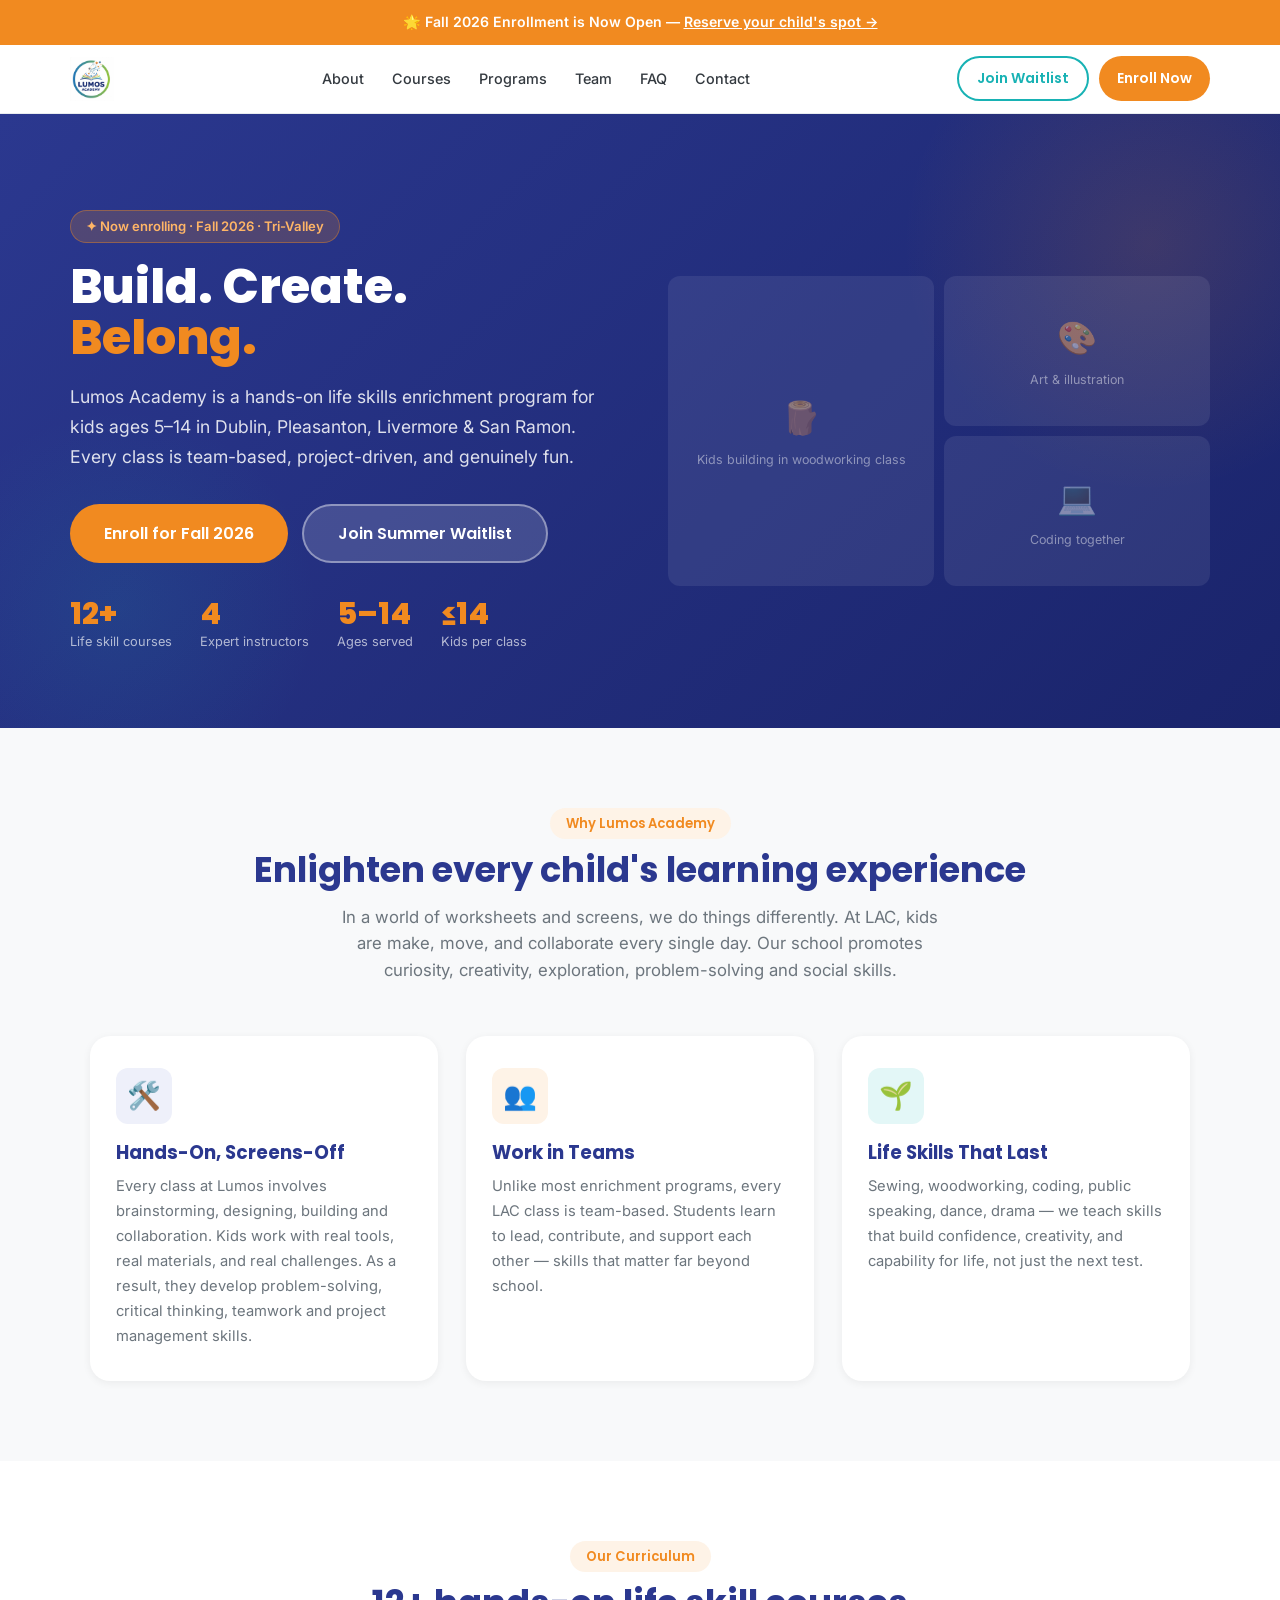
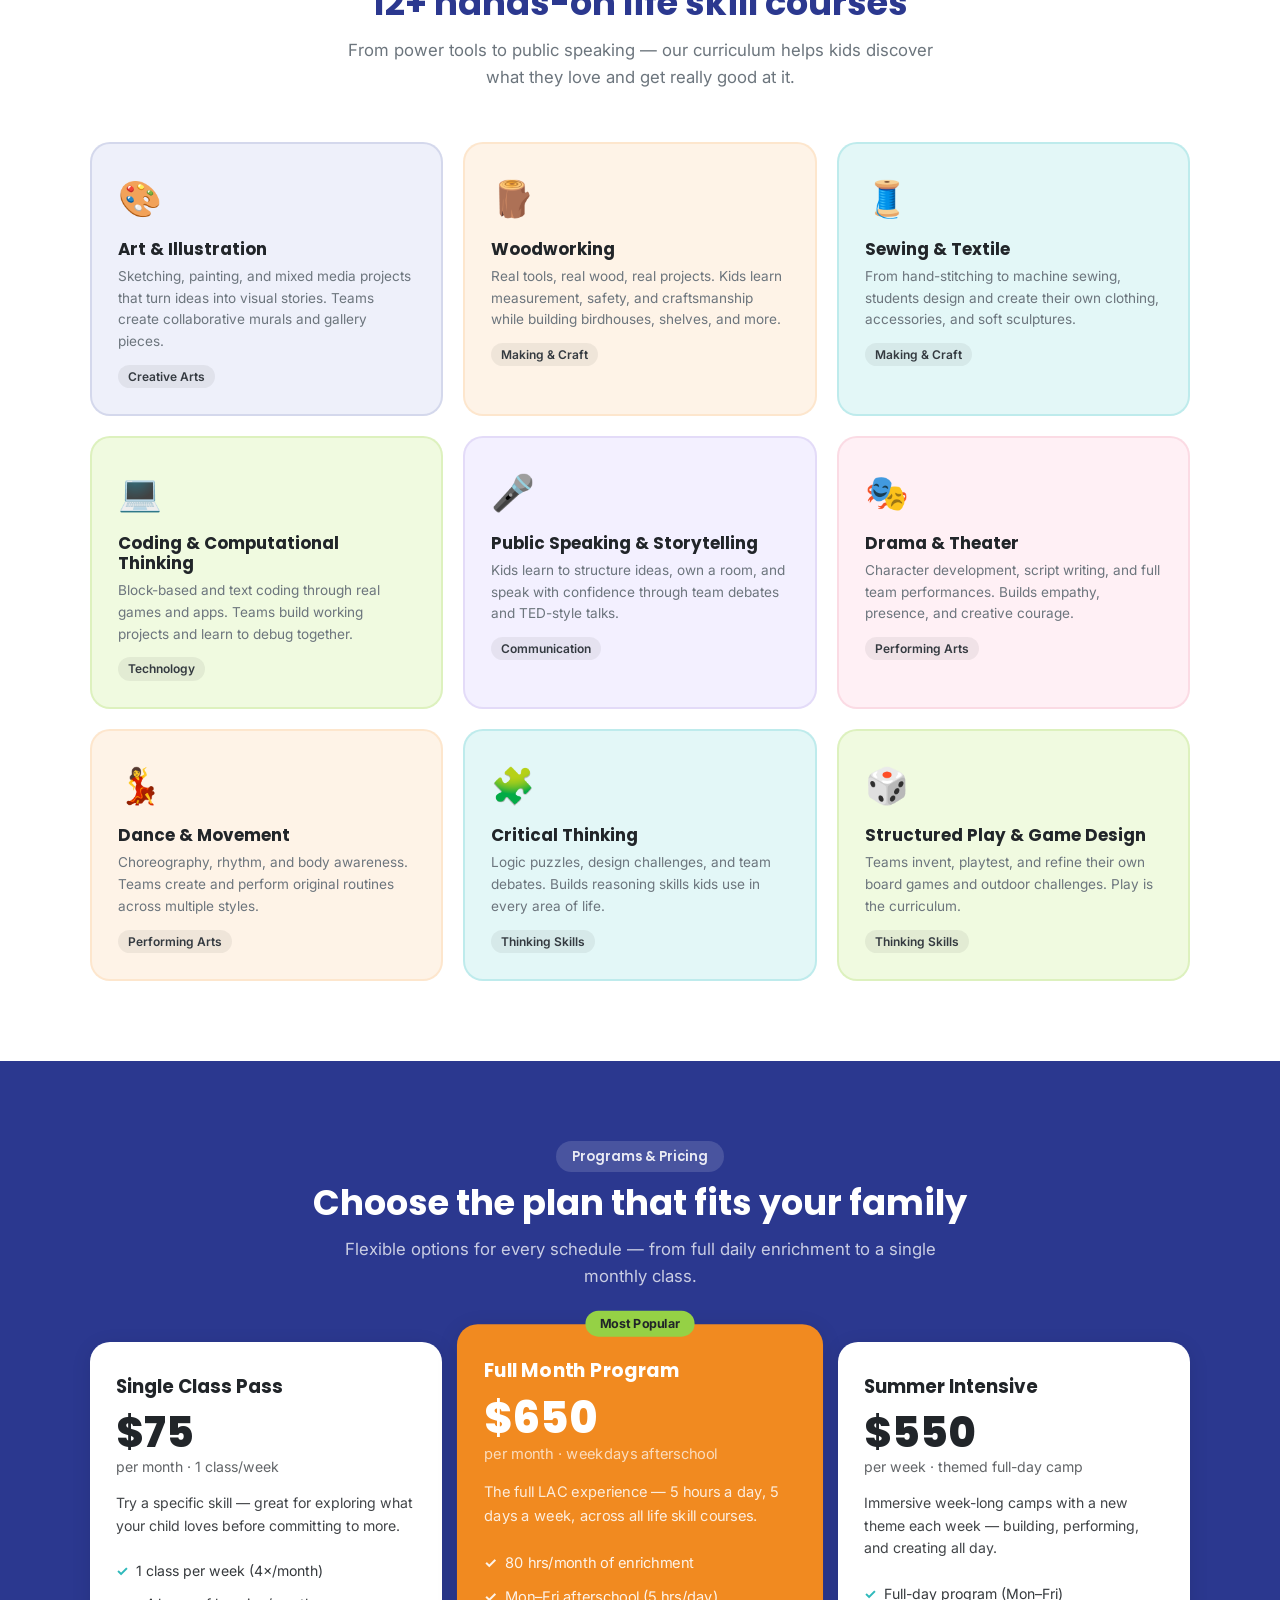
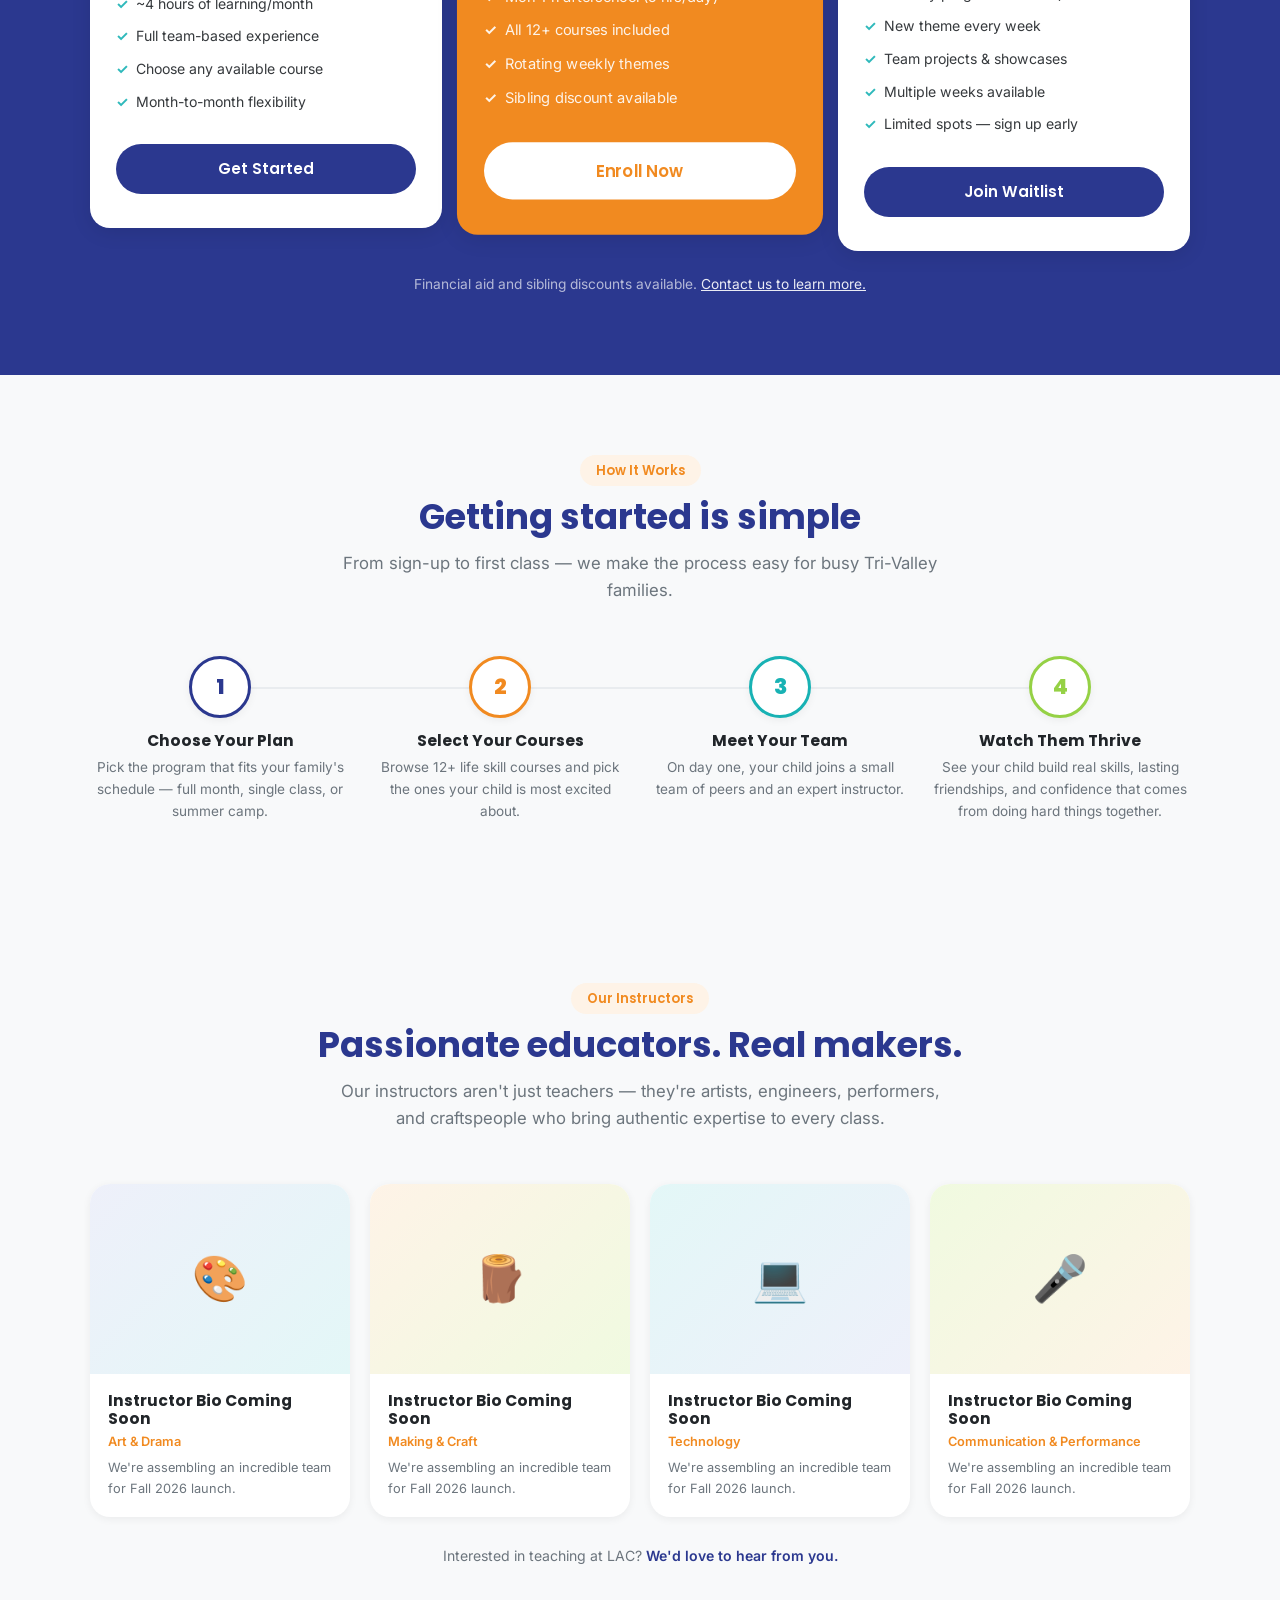
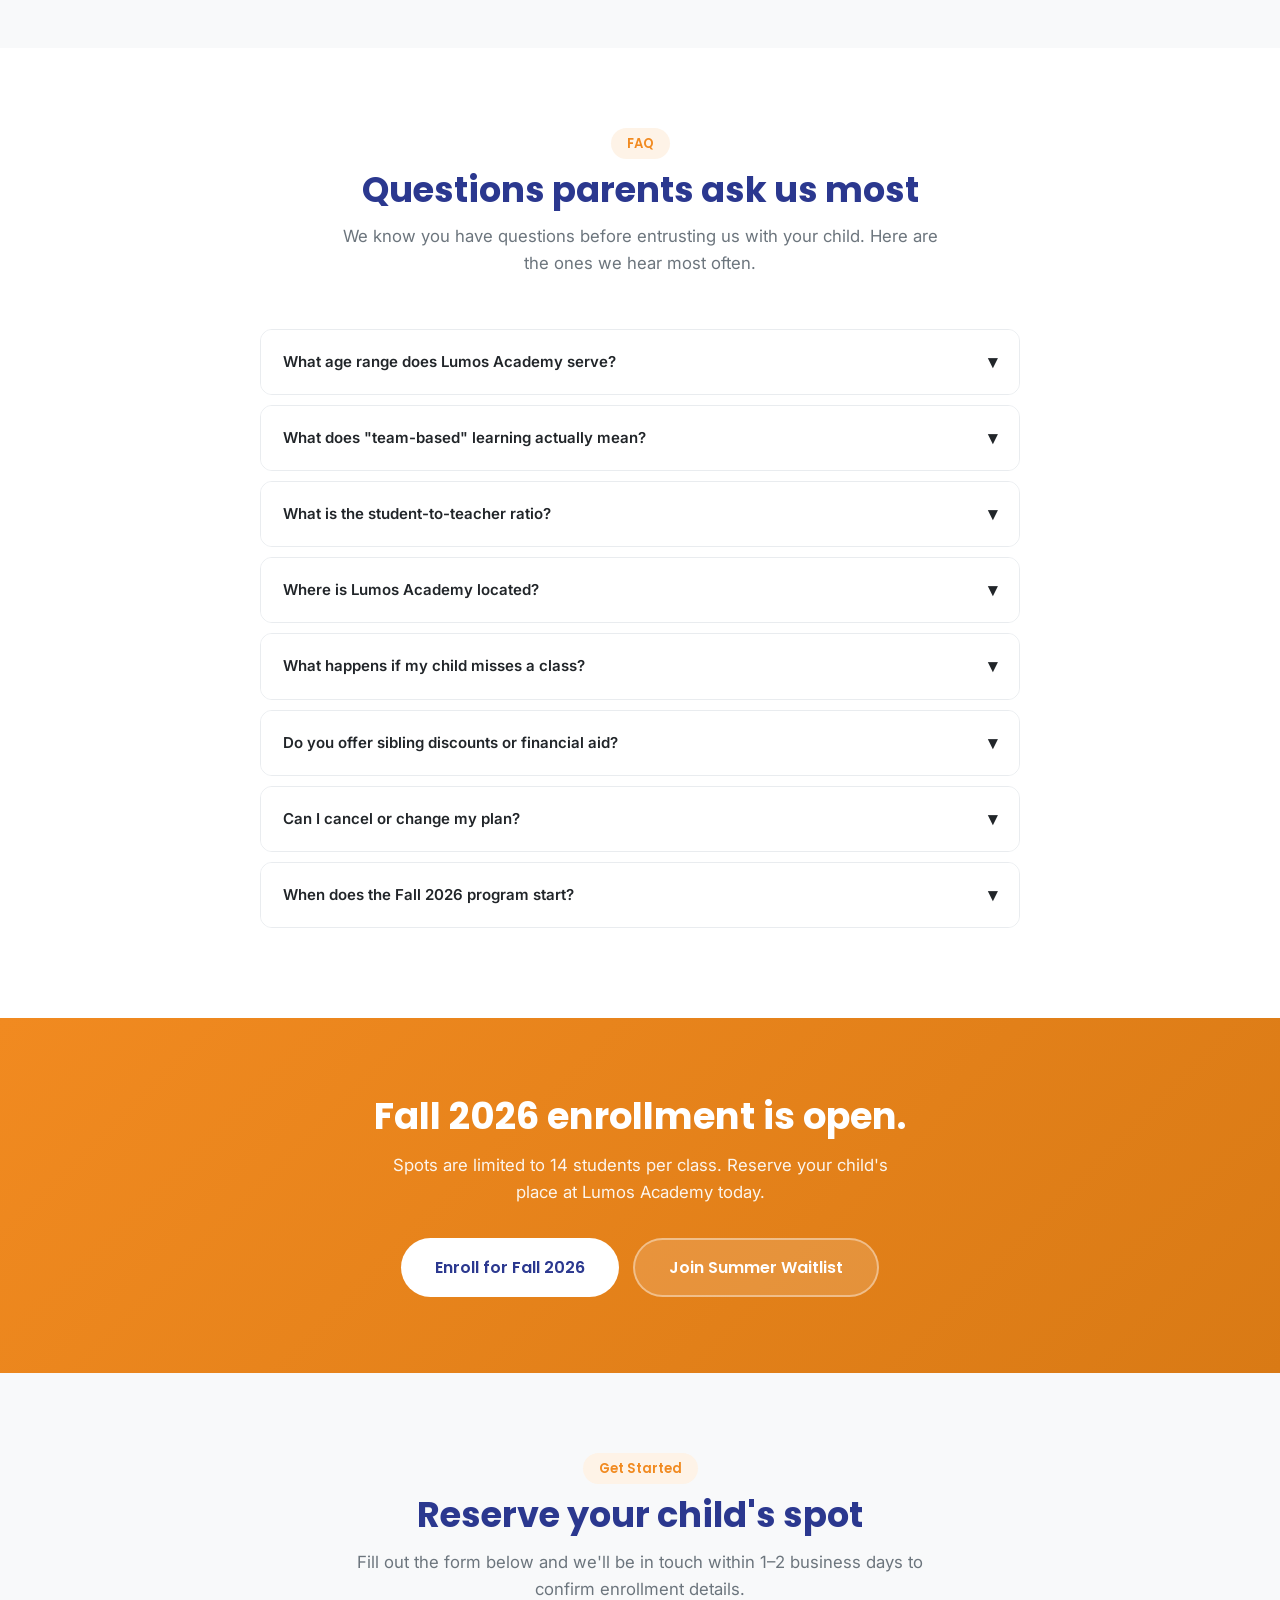
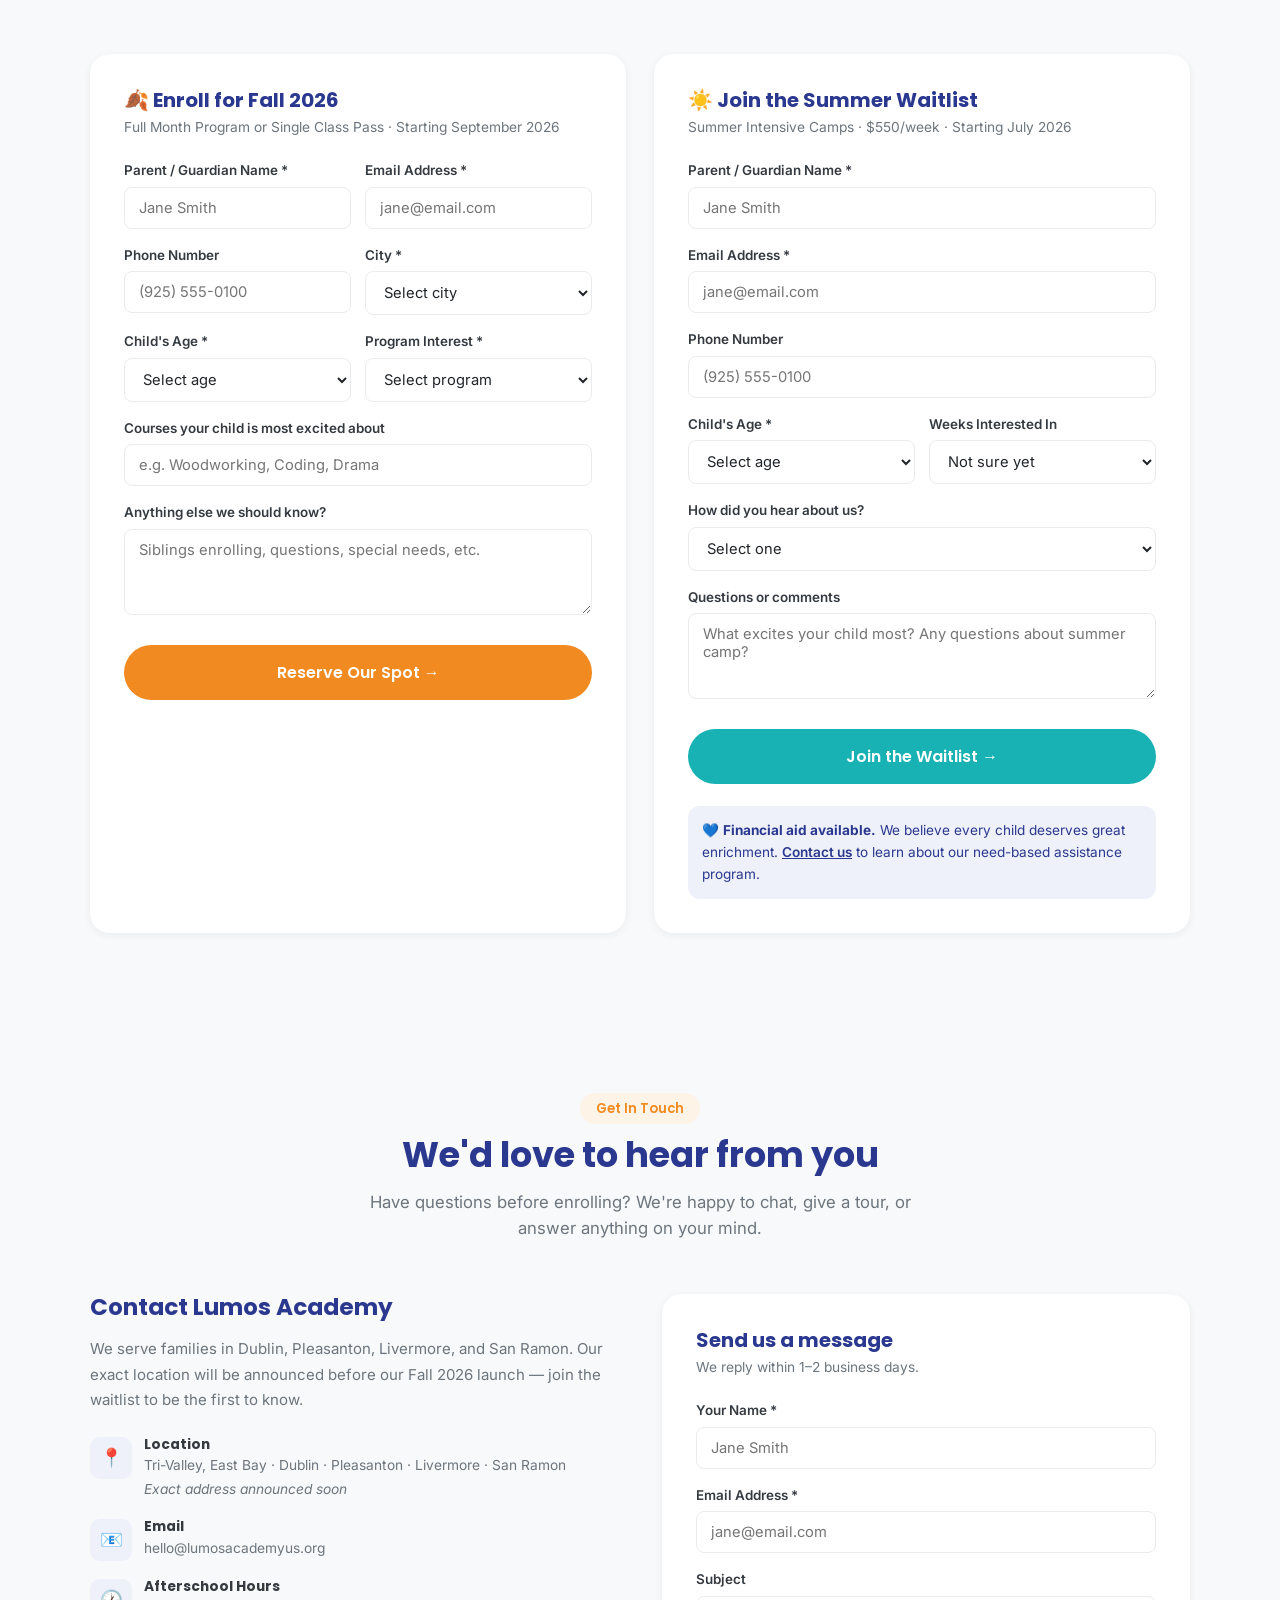
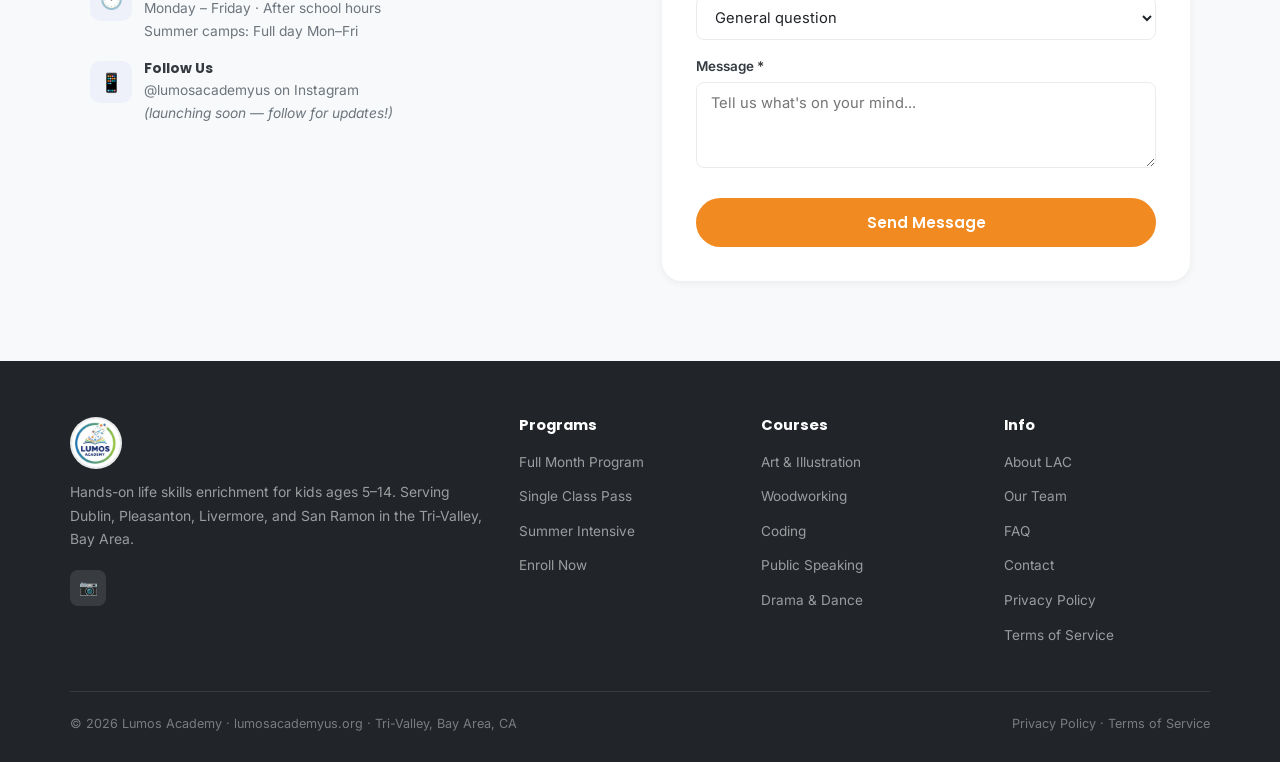
==== commit 6607a9cd: "Update index.html Updates to "Why Lumos Academy" section: 1. the wordings below title 2. each box " ====
--- a/index.html
+++ b/index.html
@@ -3,8 +3,100 @@
 <head>
   <meta charset="UTF-8">
   <meta name="viewport" content="width=device-width, initial-scale=1.0">
-  <title>Lumos Academy — Build. Create. Belong.</title>
-  <meta name="description" content="Lumos Academy offers hands-on life skills enrichment for kids ages 5–14 in Dublin, Pleasanton, Livermore, and San Ramon. Afterschool programs and summer camps.">
+  <title>Lumos Academy — Create -> Build -> Belong </title>
+  <meta name="description" content="Lumos Academy is a hands-on life skills enrichment program for kids aged between 5–14 years. We service Dublin, Pleasanton, Livermore, and San Ramon communities. Our Afterschool Program and summer camps enrich children across physical, cognitive and socio-emtional domains of development.">
+  <meta name="keywords" content="kids enrichment Tri-Valley, afterschool programs Dublin CA, life skills kids Bay Area, summer camp Pleasanton, kids classes Livermore, STEAM enrichment San Ramon, Lumos Academy">
+  <meta name="author" content="Lumos Academy">
+  <meta name="robots" content="index, follow">
+  <link rel="canonical" href="https://lumosacademyus.org/">
+
+  <!-- Favicon -->
+  <link rel="icon" type="image/svg+xml" href="assets/favicon.svg">
+  <link rel="apple-touch-icon" href="assets/logo.jpeg">
+
+  <!-- Open Graph -->
+  <meta property="og:type"        content="website">
+  <meta property="og:url"         content="https://lumosacademyus.org/">
+  <meta property="og:site_name"   content="Lumos Academy">
+  <meta property="og:locale"      content="en_US">
+  <meta property="og:title"       content="Lumos Academy — Build. Create. Belong.">
+  <meta property="og:description" content="Hands-on life skills enrichment for kids ages 5–14 in the Tri-Valley, Bay Area. Afterschool programs and summer camps in art, woodworking, coding, drama, and more.">
+  <meta property="og:image"       content="https://lumosacademyus.org/assets/og-image.jpg">
+  <meta property="og:image:width"  content="1200">
+  <meta property="og:image:height" content="630">
+  <meta property="og:image:alt"   content="Lumos Academy — kids enrichment programs in the Tri-Valley">
+
+  <!-- Twitter Card -->
+  <meta name="twitter:card"        content="summary_large_image">
+  <meta name="twitter:title"       content="Lumos Academy — Build. Create. Belong.">
+  <meta name="twitter:description" content="Hands-on life skills enrichment for kids ages 5–14 in the Tri-Valley, Bay Area.">
+  <meta name="twitter:image"       content="https://lumosacademyus.org/assets/og-image.jpg">
+
+  <!-- JSON-LD Structured Data -->
+  <script type="application/ld+json">
+  {
+    "@context": "https://schema.org",
+    "@type": "EducationalOrganization",
+    "name": "Lumos Academy",
+    "alternateName": "LAC",
+    "url": "https://lumosacademyus.org",
+    "logo": "https://lumosacademyus.org/assets/logo.jpeg",
+    "description": "Hands-on life skills enrichment for kids ages 5–14 in the Tri-Valley, Bay Area. Programs in art, woodworking, sewing, coding, public speaking, drama, dance, and critical thinking.",
+    "email": "hello@lumosacademyus.org",
+    "sameAs": [
+      "https://www.instagram.com/lumosacademyus"
+    ],
+    "areaServed": [
+      { "@type": "City", "name": "Dublin",      "containedInPlace": { "@type": "State", "name": "California" } },
+      { "@type": "City", "name": "Pleasanton",  "containedInPlace": { "@type": "State", "name": "California" } },
+      { "@type": "City", "name": "Livermore",   "containedInPlace": { "@type": "State", "name": "California" } },
+      { "@type": "City", "name": "San Ramon",   "containedInPlace": { "@type": "State", "name": "California" } }
+    ],
+    "audience": {
+      "@type": "Audience",
+      "audienceType": "Children ages 5–14"
+    },
+    "hasOfferCatalog": {
+      "@type": "OfferCatalog",
+      "name": "Lumos Academy Programs",
+      "itemListElement": [
+        {
+          "@type": "Offer",
+          "itemOffered": {
+            "@type": "Course",
+            "name": "Full Month Enrichment Program",
+            "description": "Unlimited access to all weekly sessions — 3 days/week, 2 hours each."
+          },
+          "price": "650",
+          "priceCurrency": "USD",
+          "priceSpecification": { "@type": "UnitPriceSpecification", "unitText": "month" }
+        },
+        {
+          "@type": "Offer",
+          "itemOffered": {
+            "@type": "Course",
+            "name": "Single Class Pass",
+            "description": "One class per week, one subject — perfect for a focused skill-builder."
+          },
+          "price": "75",
+          "priceCurrency": "USD",
+          "priceSpecification": { "@type": "UnitPriceSpecification", "unitText": "month" }
+        },
+        {
+          "@type": "Offer",
+          "itemOffered": {
+            "@type": "Course",
+            "name": "Summer Intensive Camp",
+            "description": "Full-day immersive camp weeks — multiple tracks, hands-on projects."
+          },
+          "price": "550",
+          "priceCurrency": "USD",
+          "priceSpecification": { "@type": "UnitPriceSpecification", "unitText": "week" }
+        }
+      ]
+    }
+  }
+  </script>
 
   <!-- Fonts -->
   <link rel="preconnect" href="https://fonts.googleapis.com">
@@ -97,24 +189,24 @@
   <div class="container">
     <div class="sec-head">
       <div class="badge">Why Lumos Academy</div>
-      <h2>Learning that actually sticks</h2>
-      <p>In a world of worksheets and screens, we do things differently. At LAC, kids make, move, and collaborate every single day.</p>
+      <h2>Enlighten every child's learning experience</h2>
+      <p>In a world of worksheets and screens, we do things differently. At LAC, kids are make, move, and collaborate every single day. Our school promotes curiosity, creativity, exploration, problem-solving and social skills.</p>
     </div>
     <div class="diff-grid">
       <div class="diff-card">
         <div class="diff-ic">🛠️</div>
-        <h3>Hands-On, Not Screen-On</h3>
-        <p>Every class involves building, making, performing, or crafting. Kids work with real tools, real materials, and real challenges — not passive worksheets or videos.</p>
+        <h3>Hands-On, Screens-Off</h3>
+        <p>Every class at Lumos involves brainstorming, designing, building and collaboration. Kids work with real tools, real materials, and real challenges. As a result, they develop problem-solving, critical thinking, teamwork and project management skills.</p>
       </div>
       <div class="diff-card">
         <div class="diff-ic">👥</div>
-        <h3>Always in Teams</h3>
+        <h3>Work in Teams</h3>
         <p>Unlike most enrichment programs, every LAC class is team-based. Students learn to lead, contribute, and support each other — skills that matter far beyond school.</p>
       </div>
       <div class="diff-card">
         <div class="diff-ic">🌱</div>
         <h3>Life Skills That Last</h3>
-        <p>Sewing, woodworking, coding, speaking, dance, drama — we teach skills that build confidence, creativity, and capability for life, not just the next test.</p>
+        <p>Sewing, woodworking, coding, public speaking, dance, drama — we teach skills that build confidence, creativity, and capability for life, not just the next test.</p>
       </div>
     </div>
   </div>
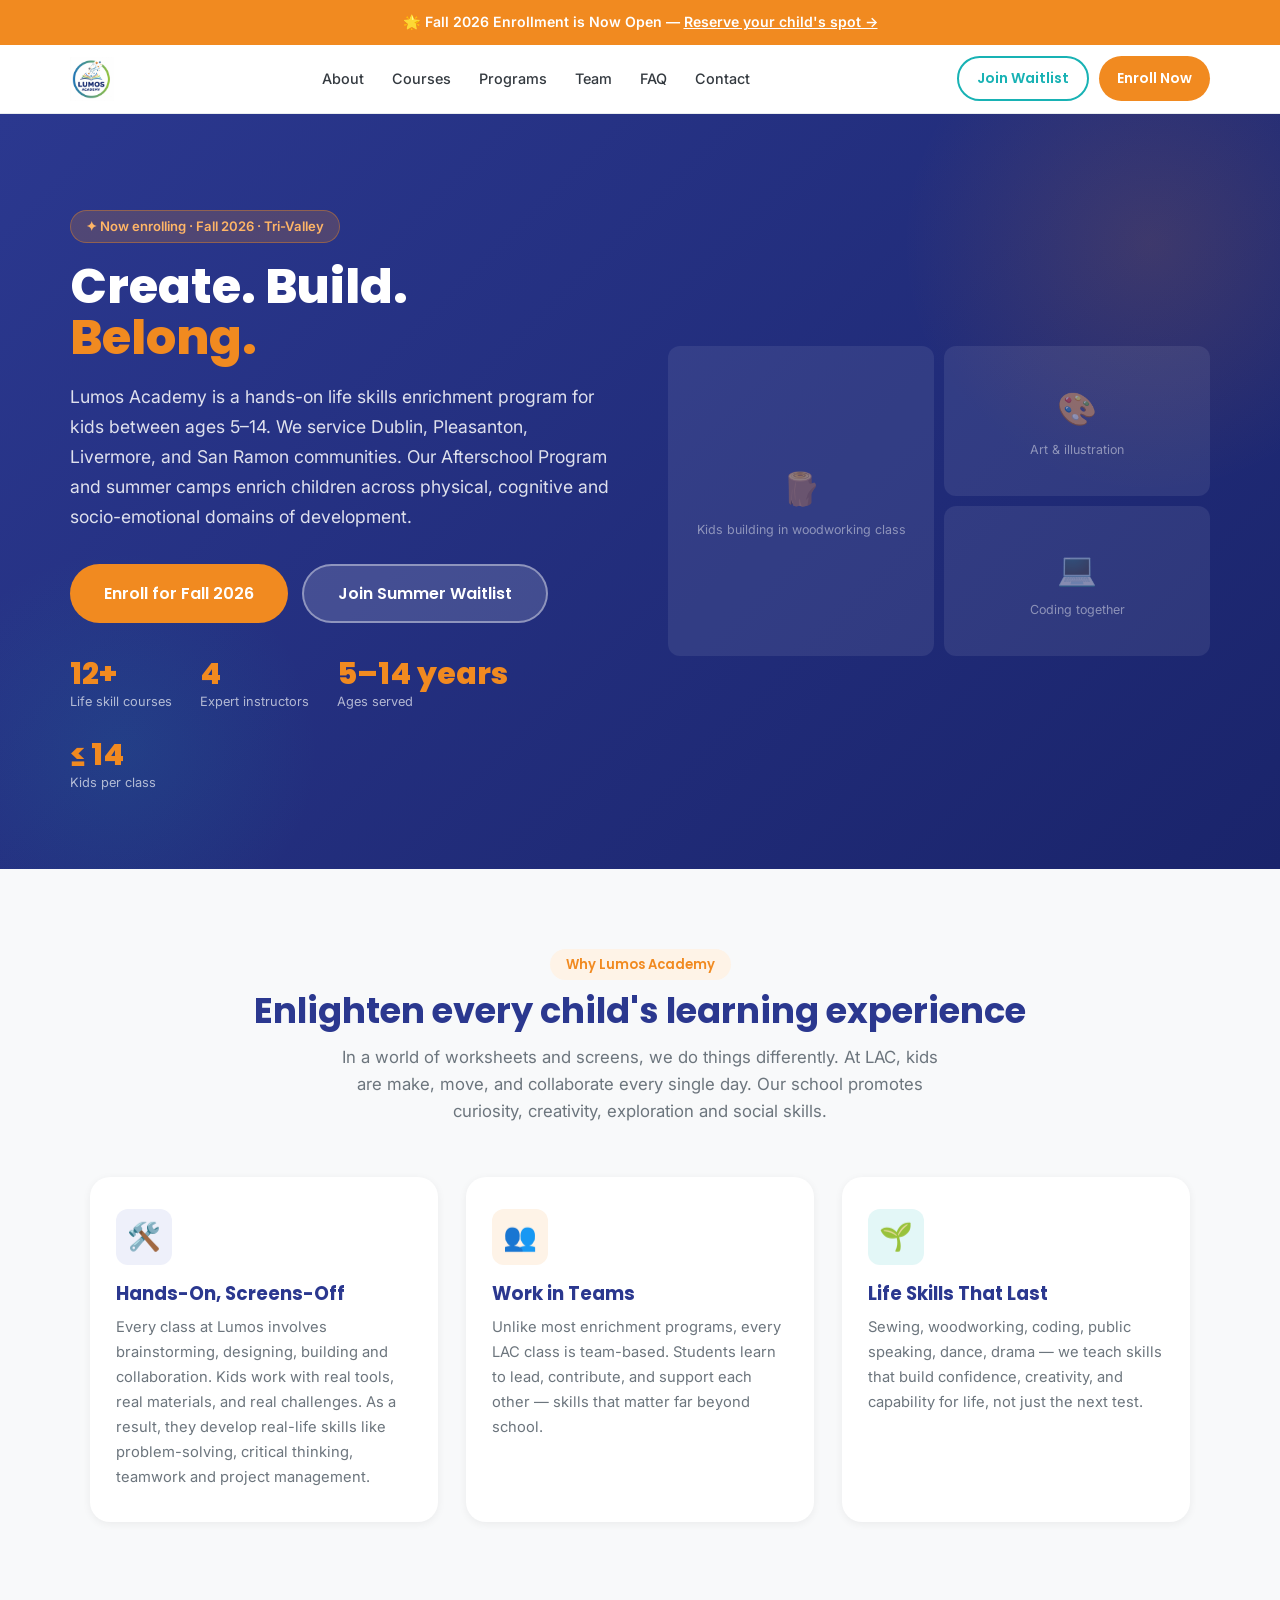
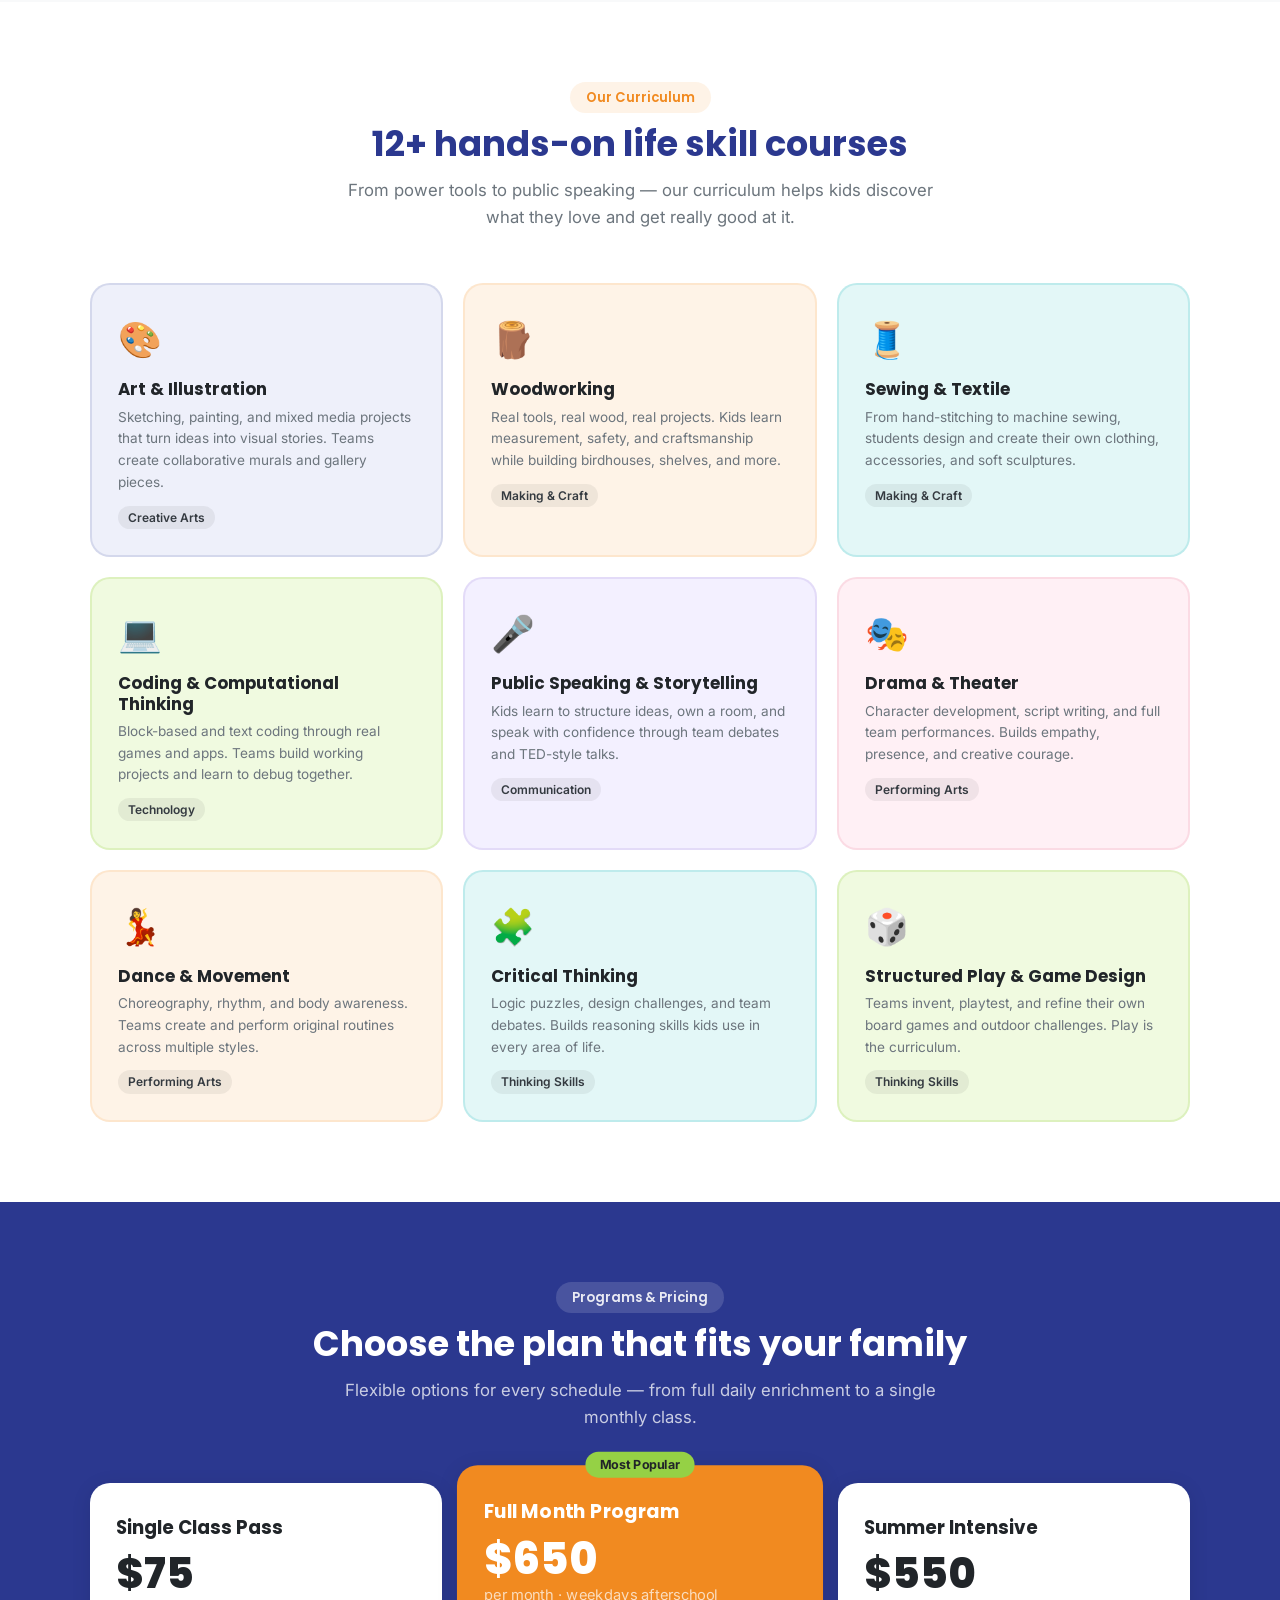
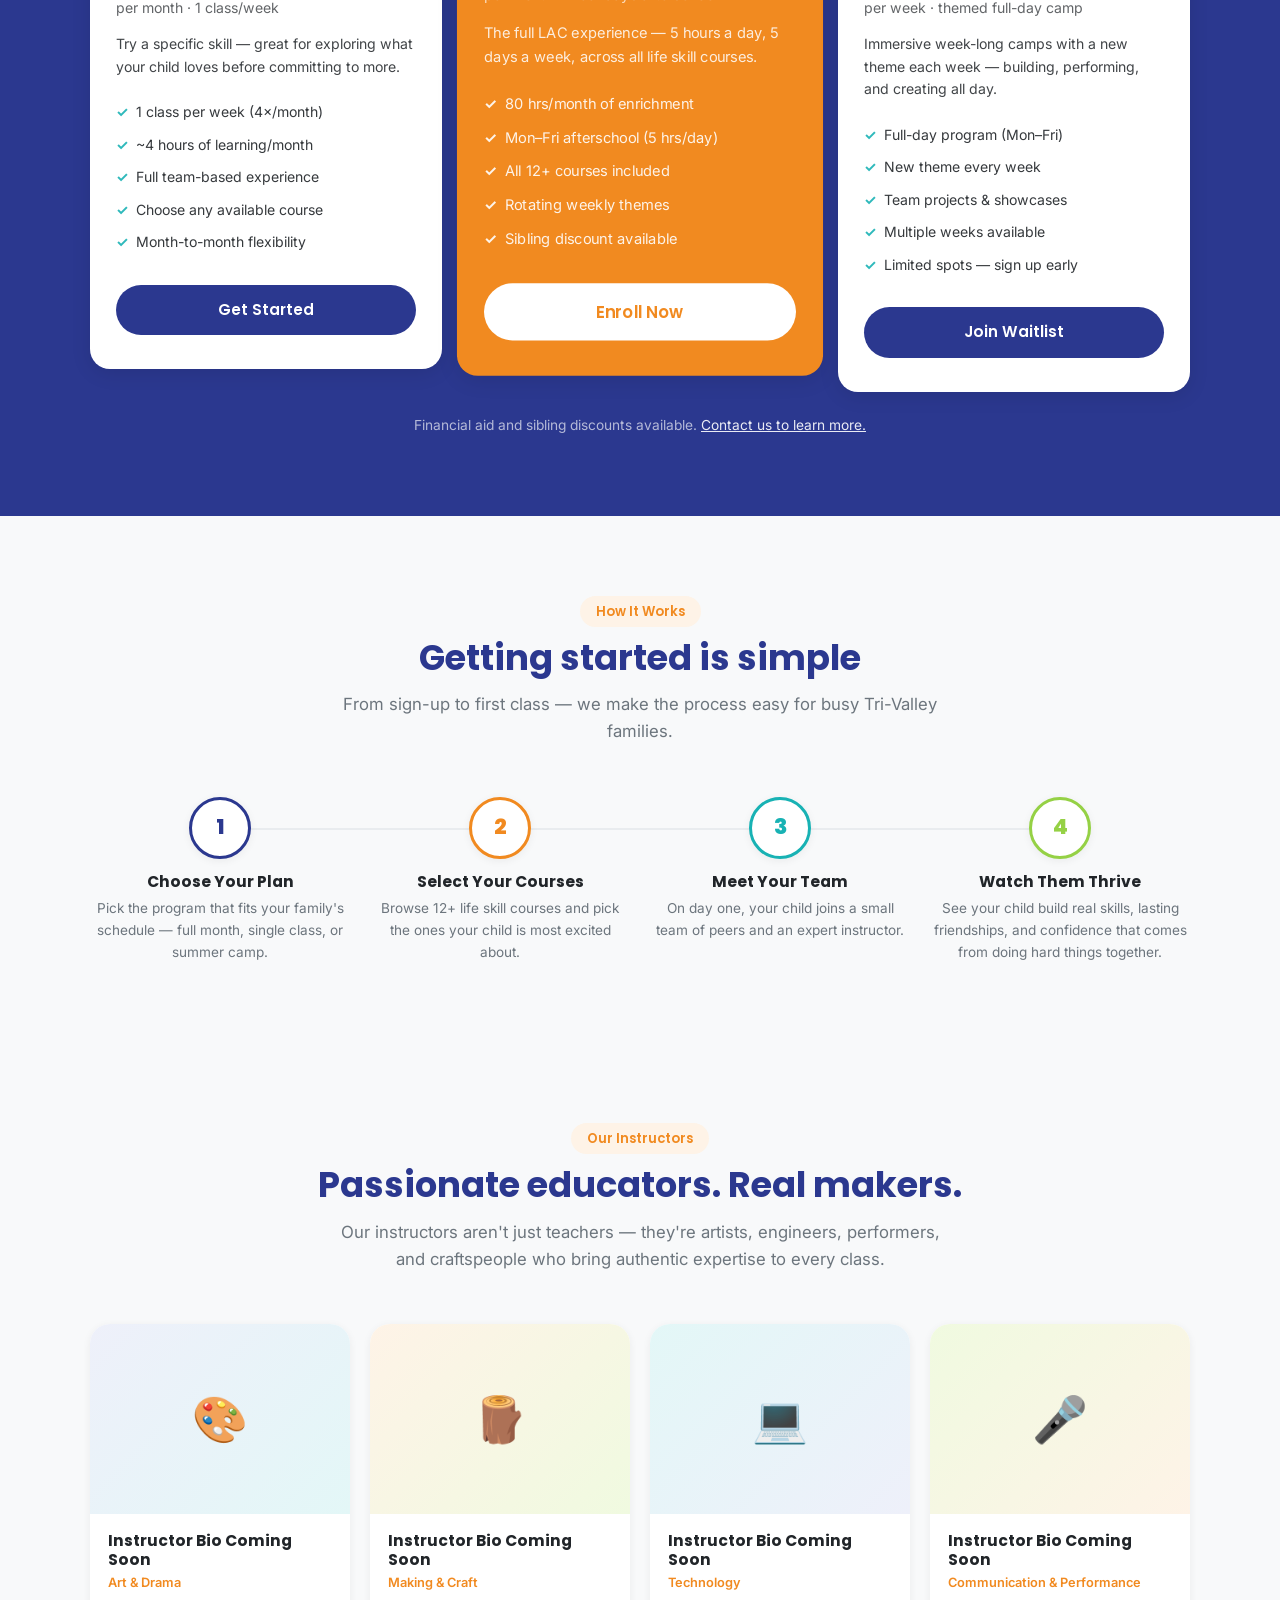
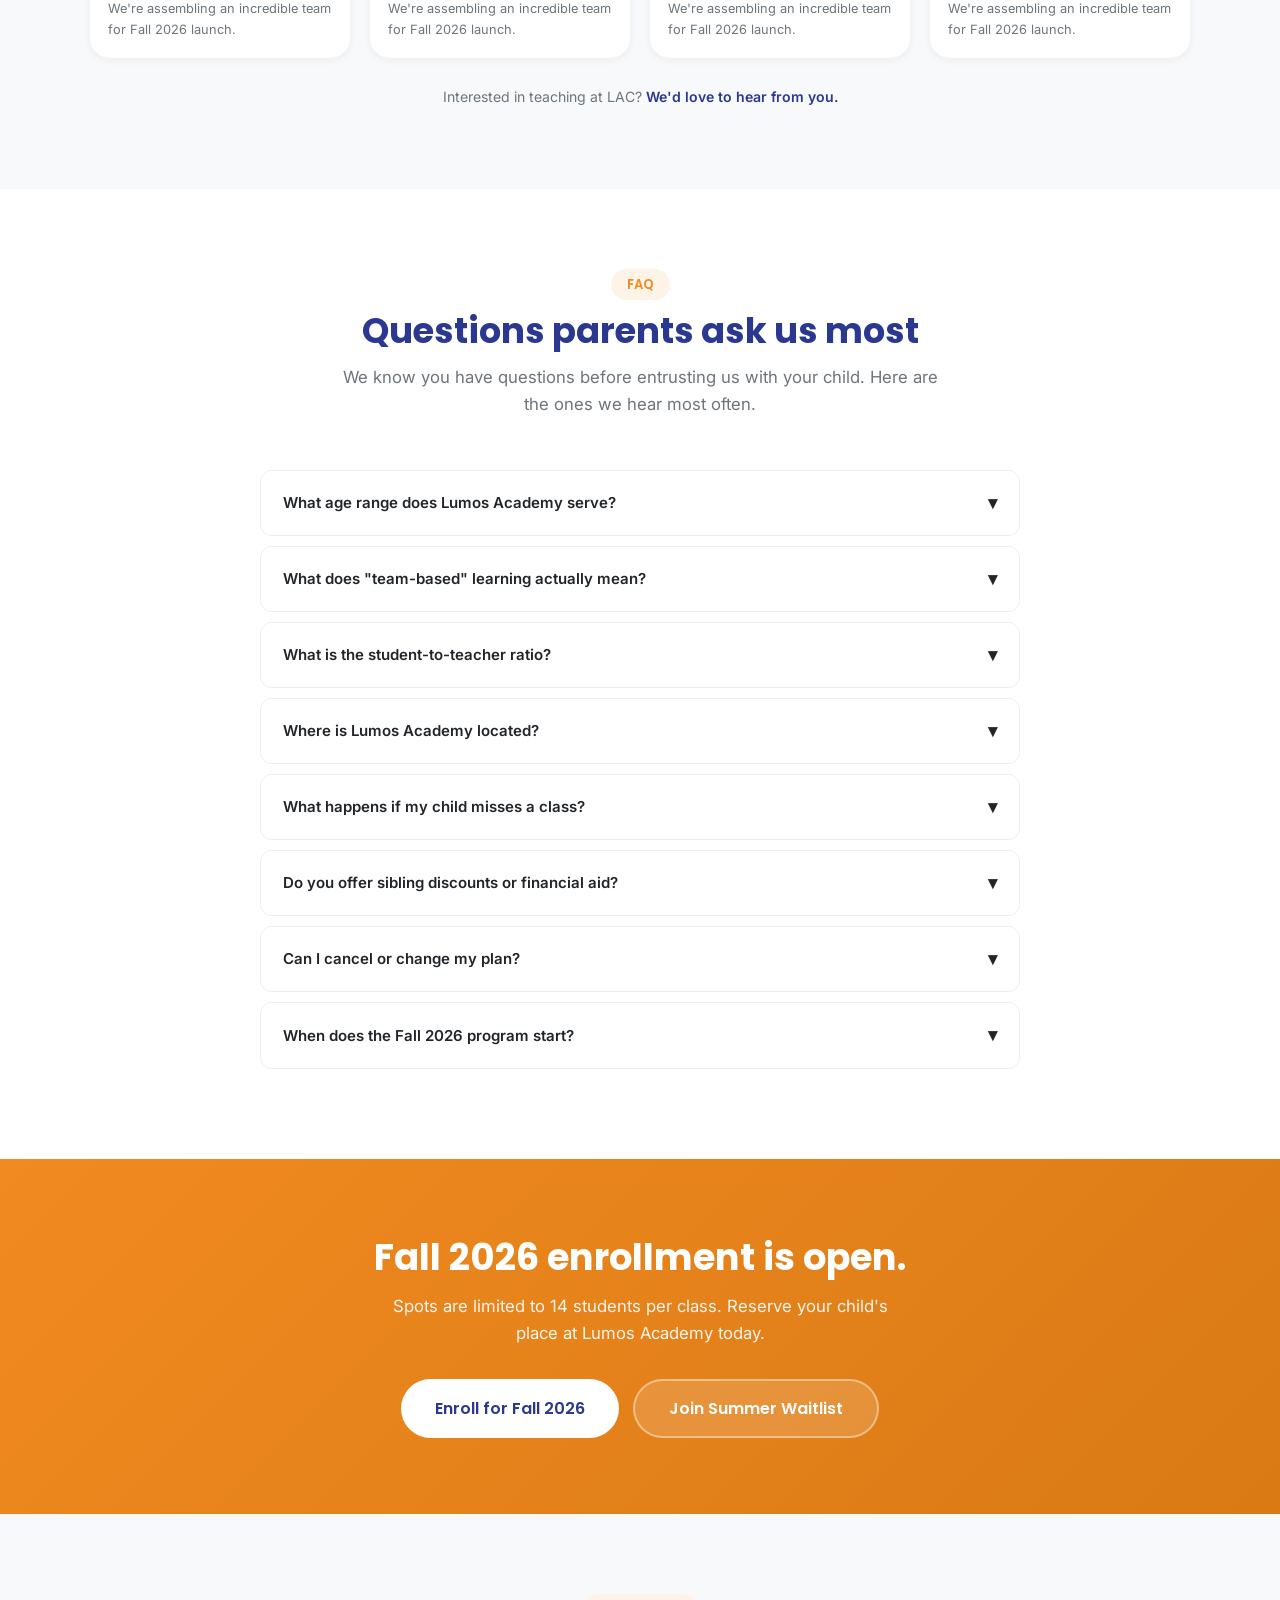
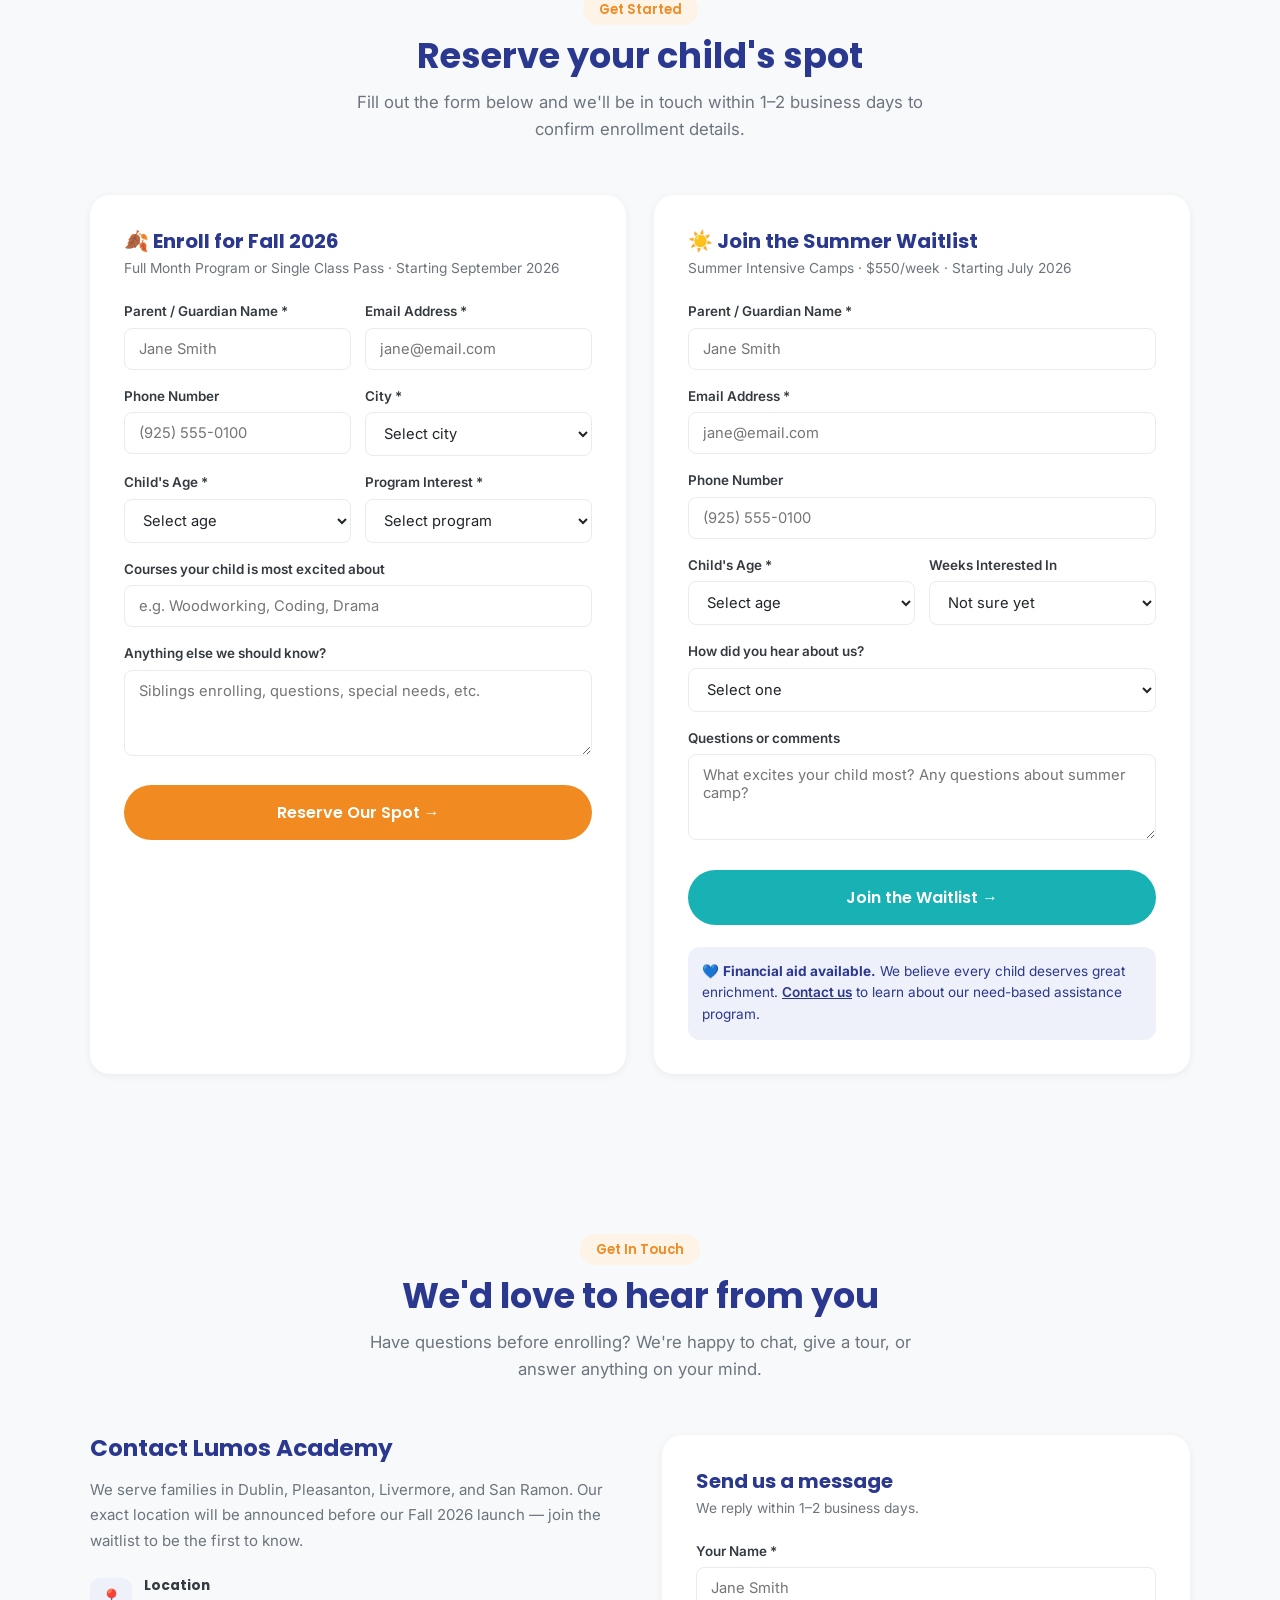
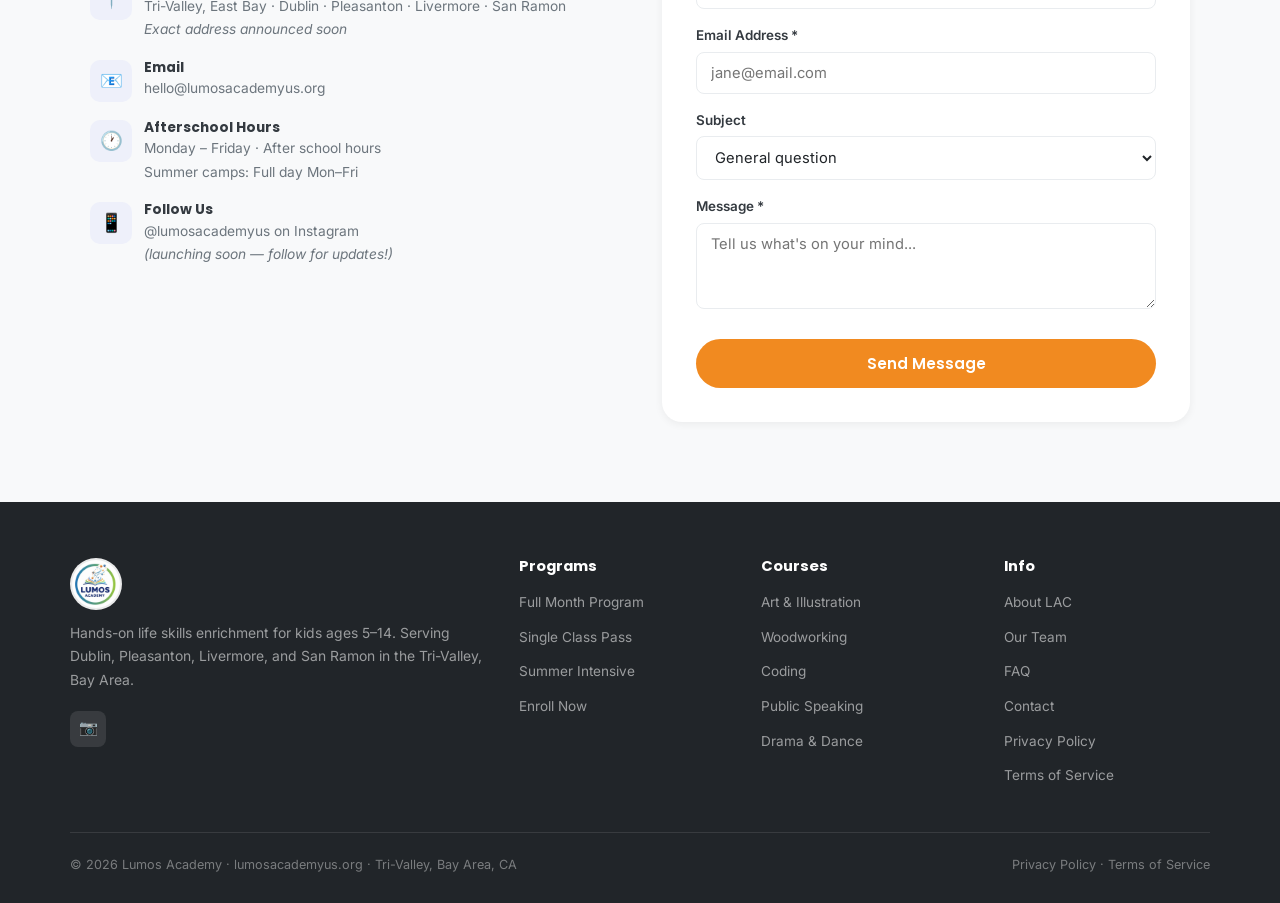
==== commit 5f12ee4f: "Update index.html updates: 1. Intro para 2. Why Lumos academy" ====
--- a/index.html
+++ b/index.html
@@ -19,8 +19,8 @@
   <meta property="og:url"         content="https://lumosacademyus.org/">
   <meta property="og:site_name"   content="Lumos Academy">
   <meta property="og:locale"      content="en_US">
-  <meta property="og:title"       content="Lumos Academy — Build. Create. Belong.">
-  <meta property="og:description" content="Hands-on life skills enrichment for kids ages 5–14 in the Tri-Valley, Bay Area. Afterschool programs and summer camps in art, woodworking, coding, drama, and more.">
+  <meta property="og:title"       content="Lumos Academy — Create. Build. Belong.">
+  <meta property="og:description" content="Hands-on life skills enrichment program for kids between ages 5–14 in the Tri-Valley, Bay Area. Afterschool programs and summer camps in art, woodworking, coding, drama, and more.">
   <meta property="og:image"       content="https://lumosacademyus.org/assets/og-image.jpg">
   <meta property="og:image:width"  content="1200">
   <meta property="og:image:height" content="630">
@@ -28,8 +28,8 @@
 
   <!-- Twitter Card -->
   <meta name="twitter:card"        content="summary_large_image">
-  <meta name="twitter:title"       content="Lumos Academy — Build. Create. Belong.">
-  <meta name="twitter:description" content="Hands-on life skills enrichment for kids ages 5–14 in the Tri-Valley, Bay Area.">
+  <meta name="twitter:title"       content="Lumos Academy — Create. Build. Belong.">
+  <meta name="twitter:description" content="Hands-on life skills enrichment program for kids between ages 5–14 in the Tri-Valley, Bay Area.">
   <meta name="twitter:image"       content="https://lumosacademyus.org/assets/og-image.jpg">
 
   <!-- JSON-LD Structured Data -->
@@ -41,7 +41,7 @@
     "alternateName": "LAC",
     "url": "https://lumosacademyus.org",
     "logo": "https://lumosacademyus.org/assets/logo.jpeg",
-    "description": "Hands-on life skills enrichment for kids ages 5–14 in the Tri-Valley, Bay Area. Programs in art, woodworking, sewing, coding, public speaking, drama, dance, and critical thinking.",
+    "description": "Hands-on life skills enrichment for kids between ages 5–14 in the Tri-Valley, Bay Area. Programs in art, woodworking, sewing, coding, public speaking, drama, dance, and critical thinking.",
     "email": "hello@lumosacademyus.org",
     "sameAs": [
       "https://www.instagram.com/lumosacademyus"
@@ -155,8 +155,8 @@
   <div class="hero-i">
     <div>
       <div class="hero-badge">✦ Now enrolling · Fall 2026 · Tri-Valley</div>
-      <h1>Build. Create.<br><span>Belong.</span></h1>
-      <p>Lumos Academy is a hands-on life skills enrichment program for kids ages 5–14 in Dublin, Pleasanton, Livermore &amp; San Ramon. Every class is team-based, project-driven, and genuinely fun.</p>
+      <h1> Create. Build.<br><span>Belong.</span></h1>
+      <p>Lumos Academy is a hands-on life skills enrichment program for kids between ages 5–14. We service Dublin, Pleasanton, Livermore, and San Ramon communities. Our Afterschool Program and summer camps enrich children across physical, cognitive and socio-emotional domains of development.</p>
       <div class="hero-btns">
         <a href="#enroll" class="btn btn-primary btn-lg">Enroll for Fall 2026</a>
         <a href="#enroll" class="btn btn-ghost  btn-lg">Join Summer Waitlist</a>
@@ -164,8 +164,8 @@
       <div class="hero-stats">
         <div><div class="hs-num">12+</div><div class="hs-lbl">Life skill courses</div></div>
         <div><div class="hs-num">4</div>  <div class="hs-lbl">Expert instructors</div></div>
-        <div><div class="hs-num">5–14</div><div class="hs-lbl">Ages served</div></div>
-        <div><div class="hs-num">≤14</div><div class="hs-lbl">Kids per class</div></div>
+        <div><div class="hs-num">5–14 years</div><div class="hs-lbl">Ages served</div></div>
+        <div><div class="hs-num">≤ 14</div><div class="hs-lbl">Kids per class</div></div>
       </div>
     </div>
     <div class="hero-img">
@@ -190,13 +190,13 @@
     <div class="sec-head">
       <div class="badge">Why Lumos Academy</div>
       <h2>Enlighten every child's learning experience</h2>
-      <p>In a world of worksheets and screens, we do things differently. At LAC, kids are make, move, and collaborate every single day. Our school promotes curiosity, creativity, exploration, problem-solving and social skills.</p>
+      <p>In a world of worksheets and screens, we do things differently. At LAC, kids are make, move, and collaborate every single day. Our school promotes curiosity, creativity, exploration and social skills.</p>
     </div>
     <div class="diff-grid">
       <div class="diff-card">
         <div class="diff-ic">🛠️</div>
         <h3>Hands-On, Screens-Off</h3>
-        <p>Every class at Lumos involves brainstorming, designing, building and collaboration. Kids work with real tools, real materials, and real challenges. As a result, they develop problem-solving, critical thinking, teamwork and project management skills.</p>
+        <p>Every class at Lumos involves brainstorming, designing, building and collaboration. Kids work with real tools, real materials, and real challenges. As a result, they develop real-life skills like problem-solving, critical thinking, teamwork and project management.</p>
       </div>
       <div class="diff-card">
         <div class="diff-ic">👥</div>
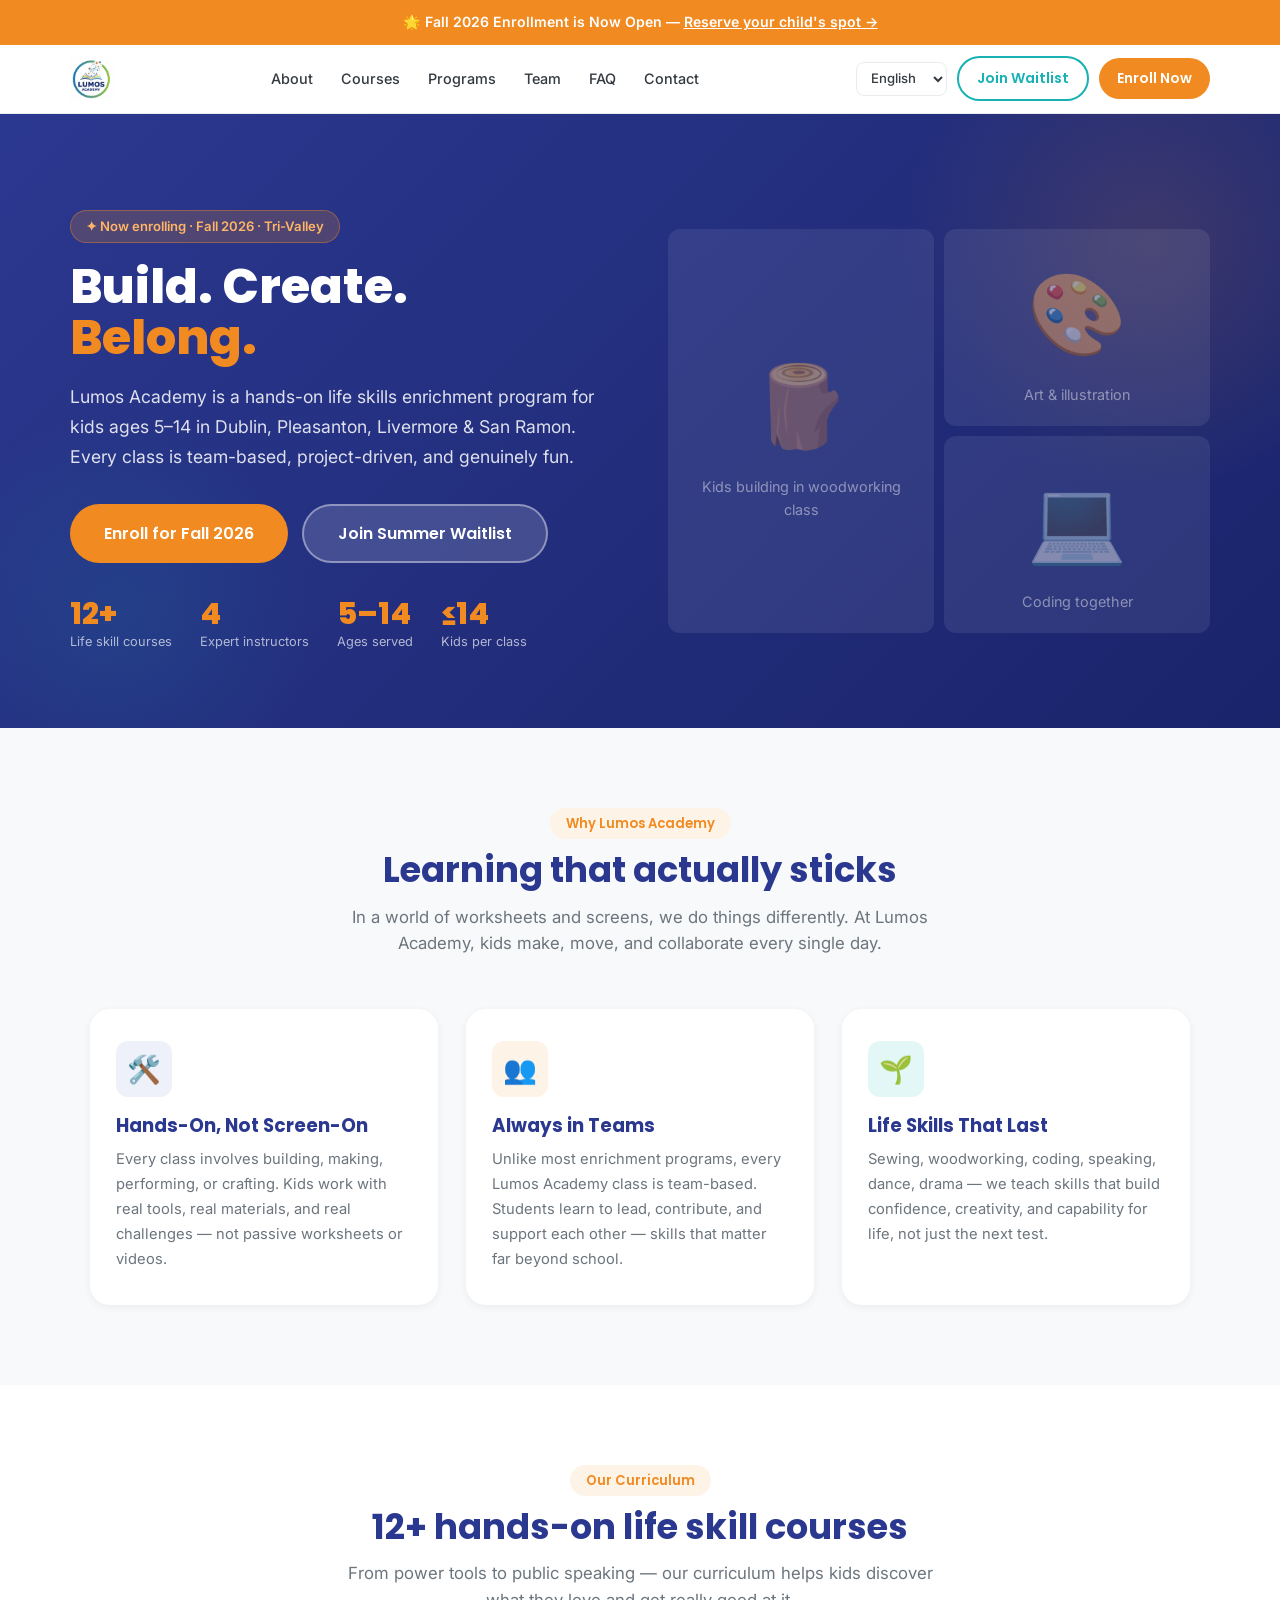
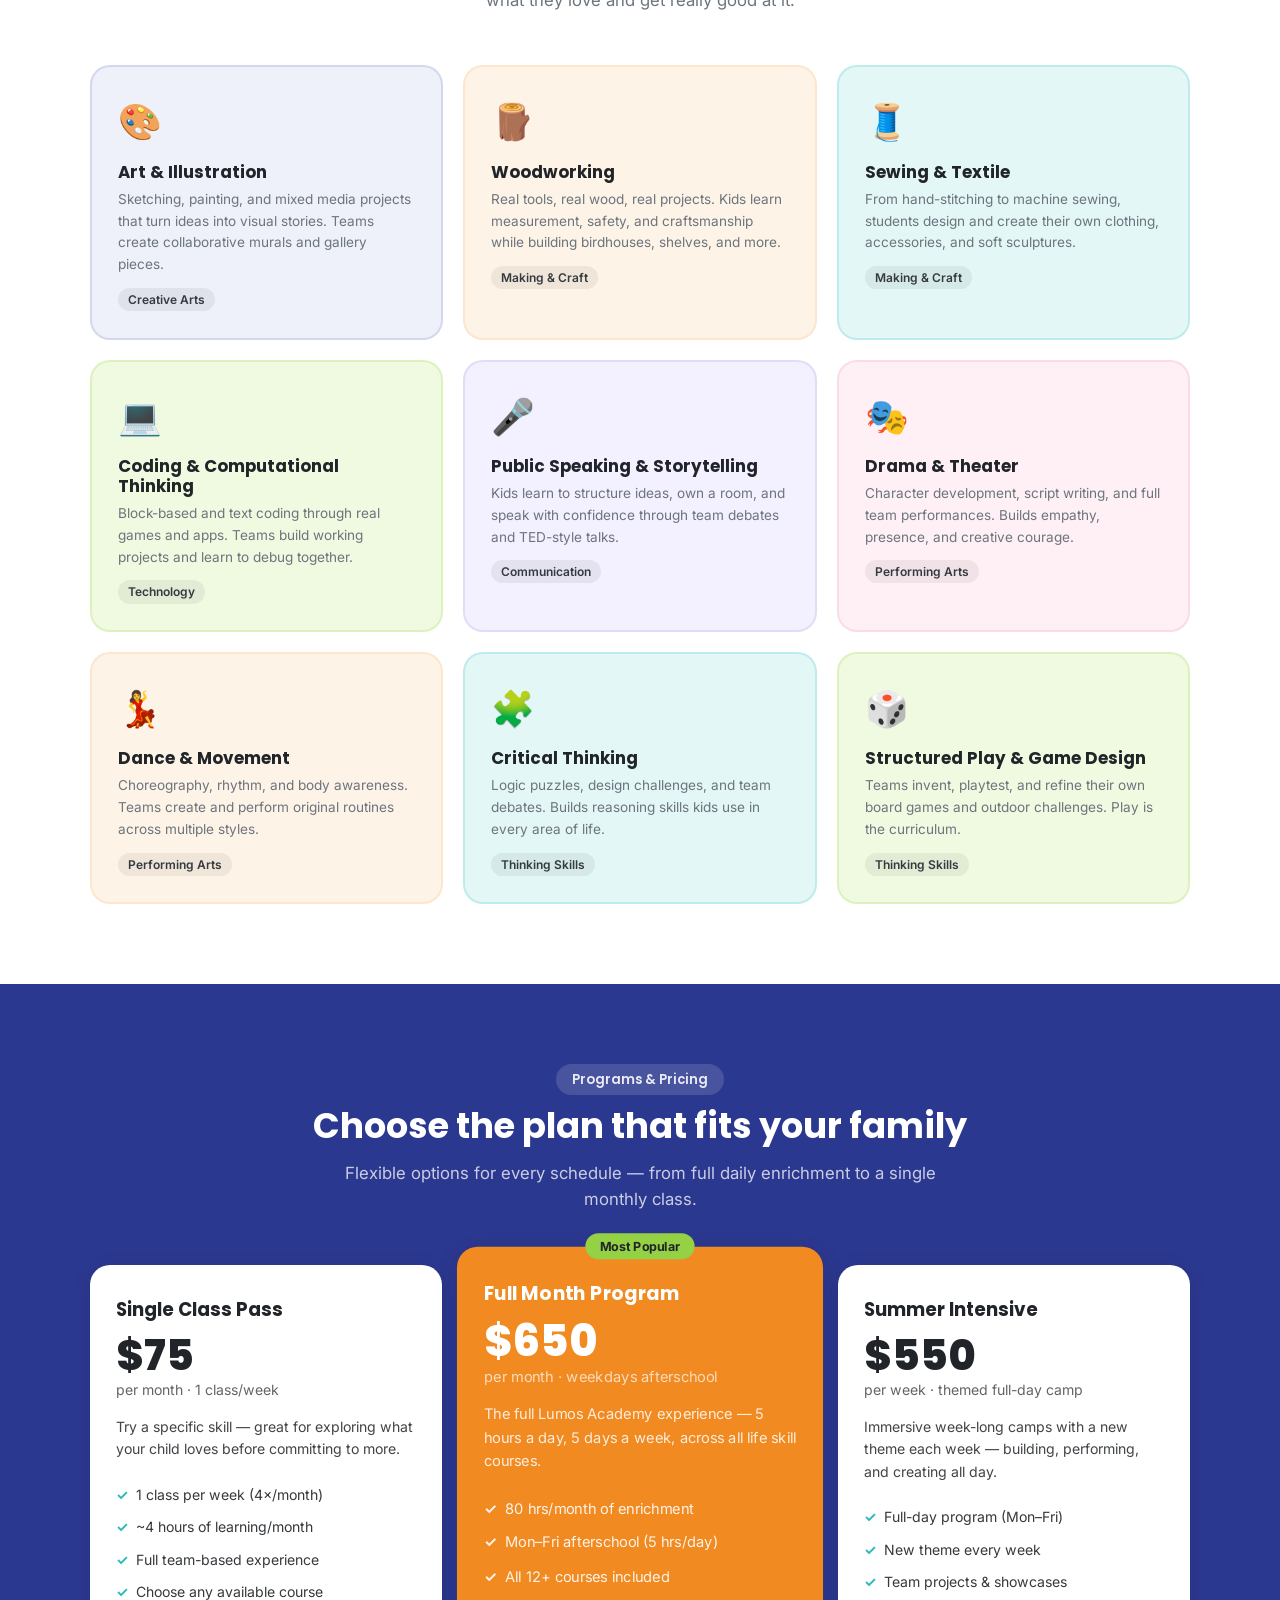
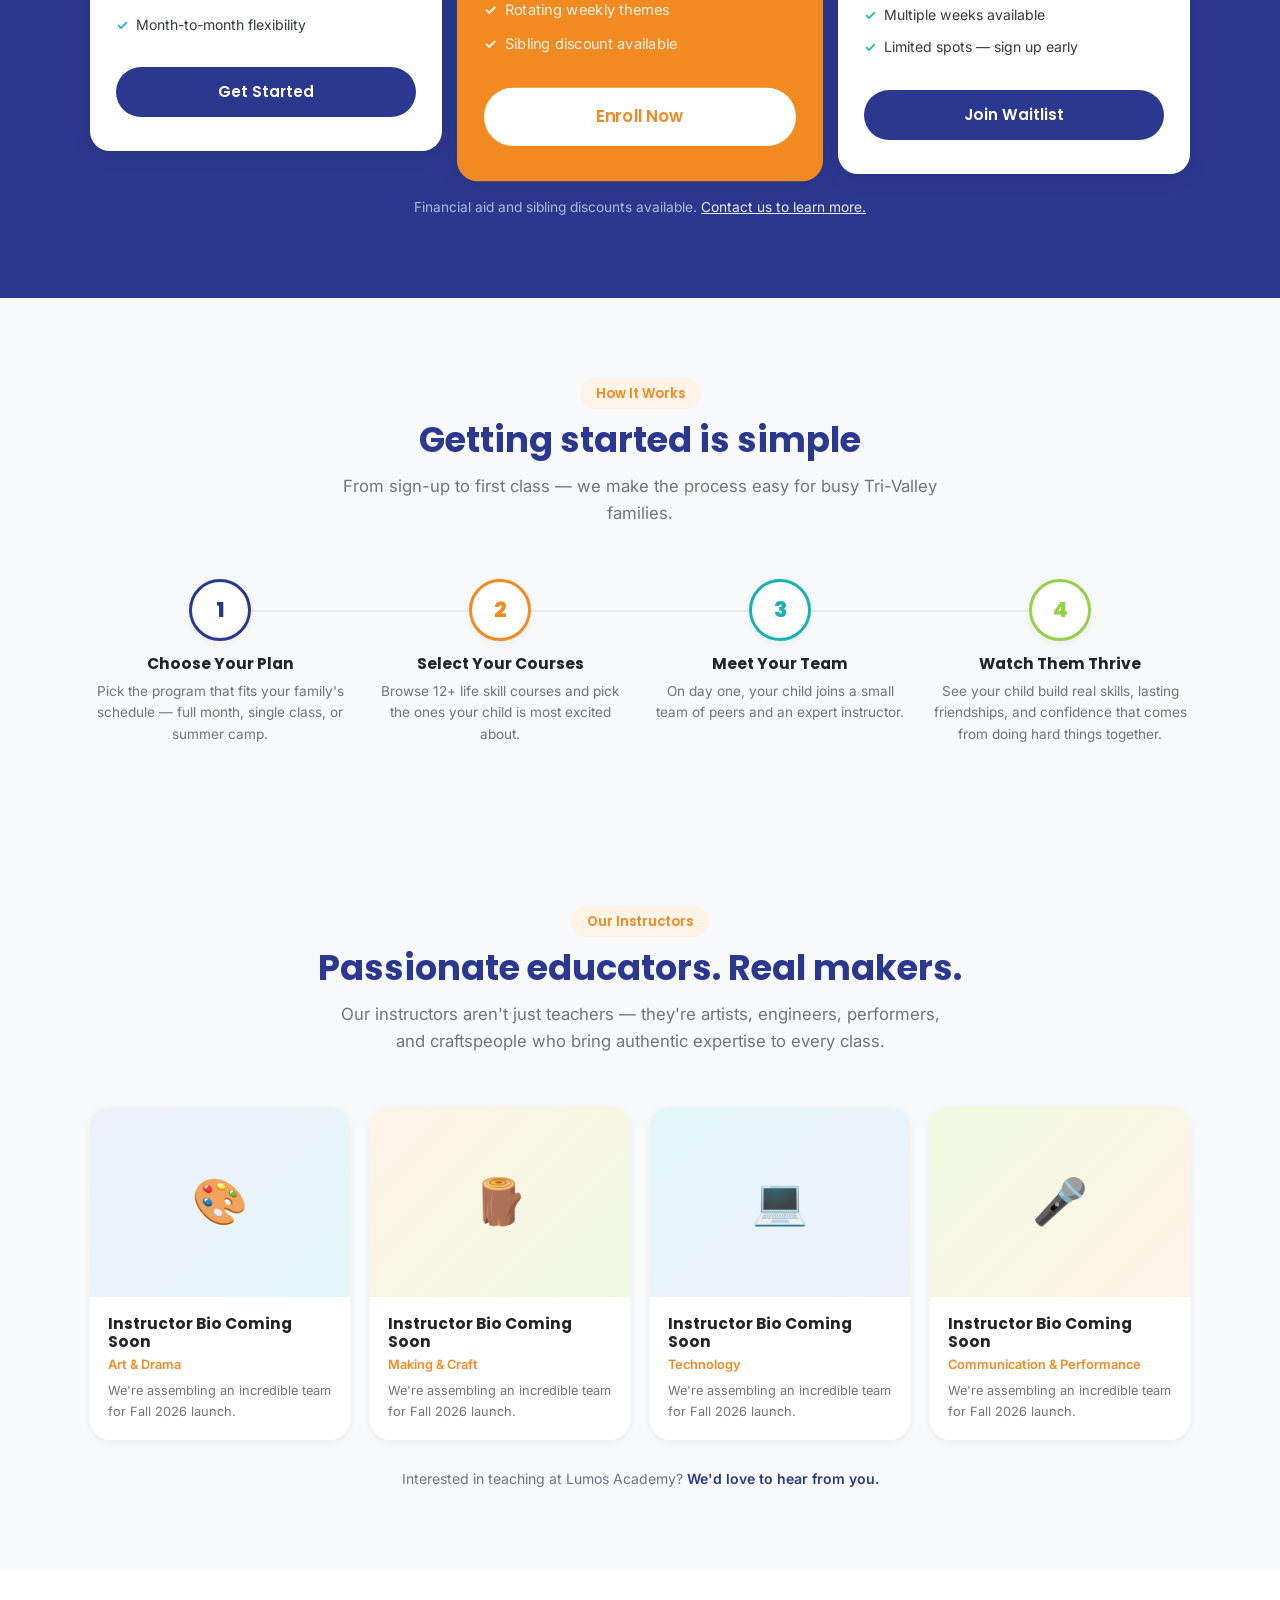
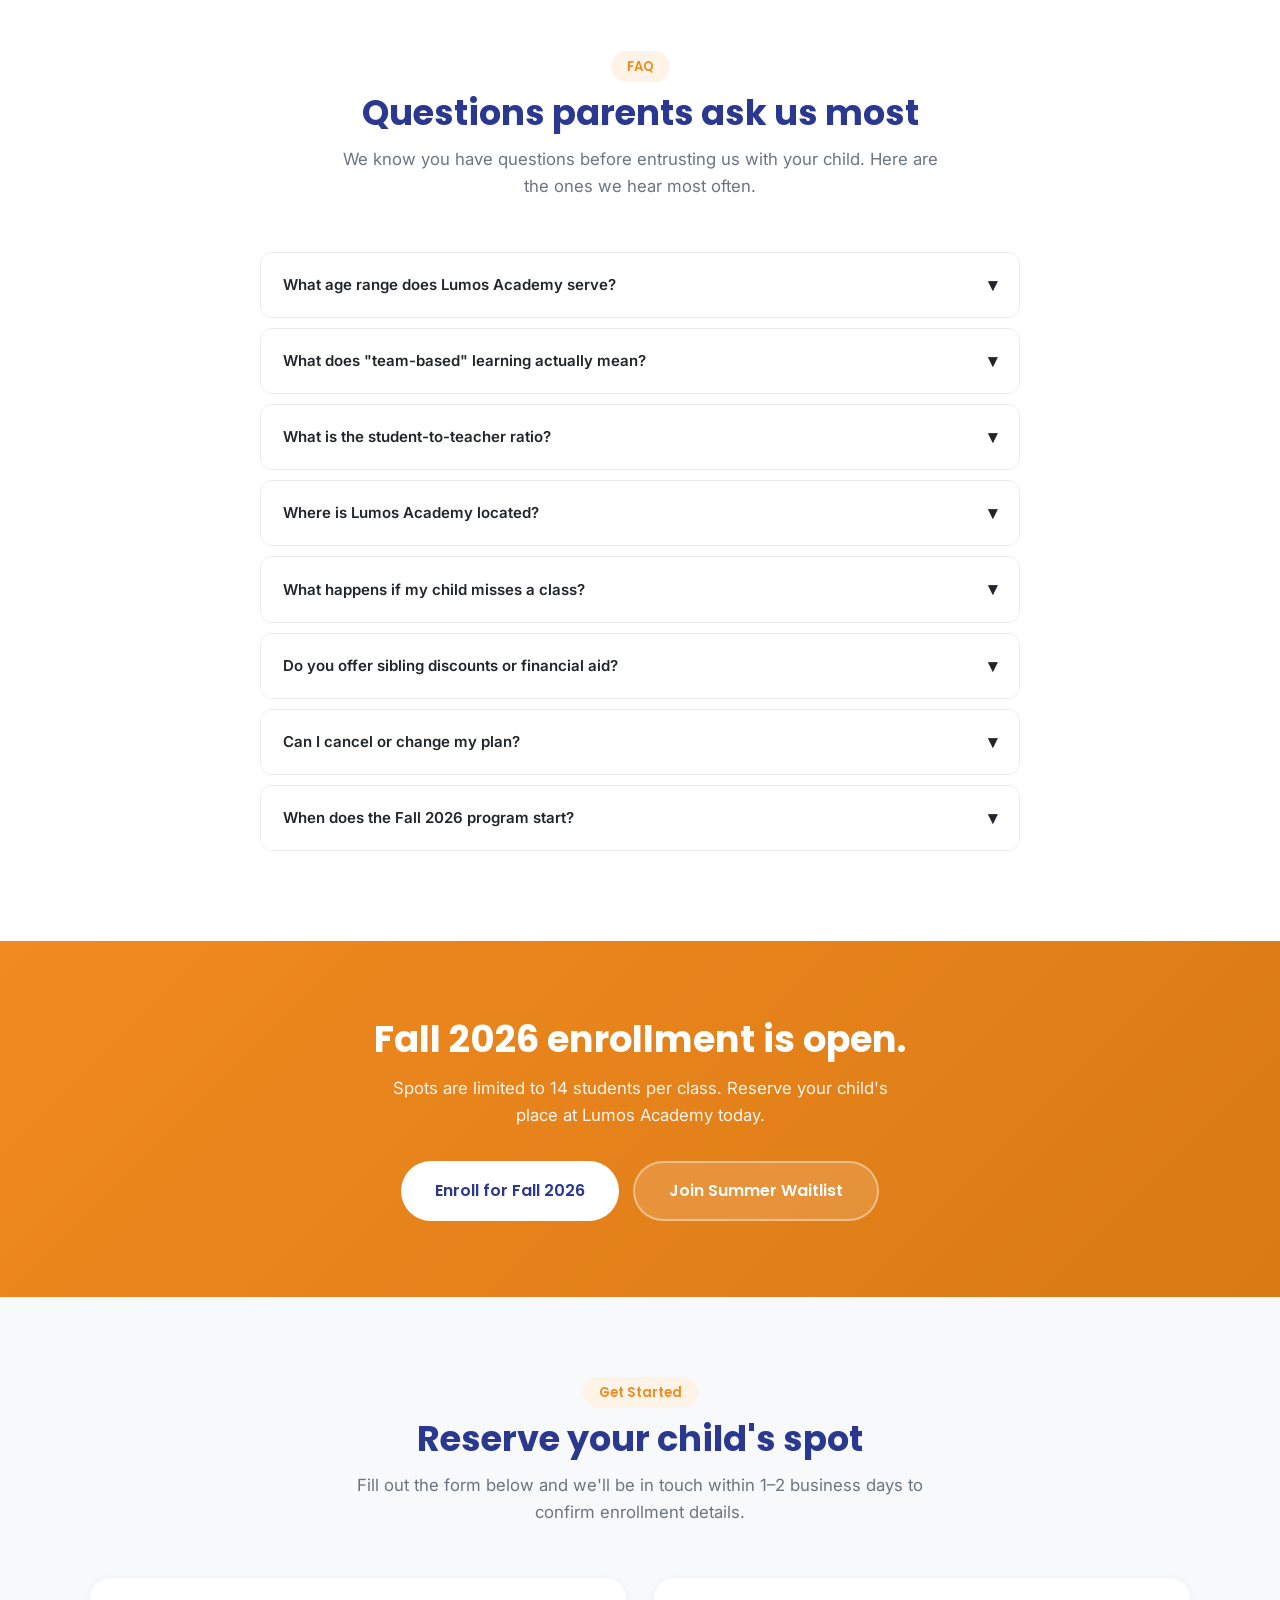
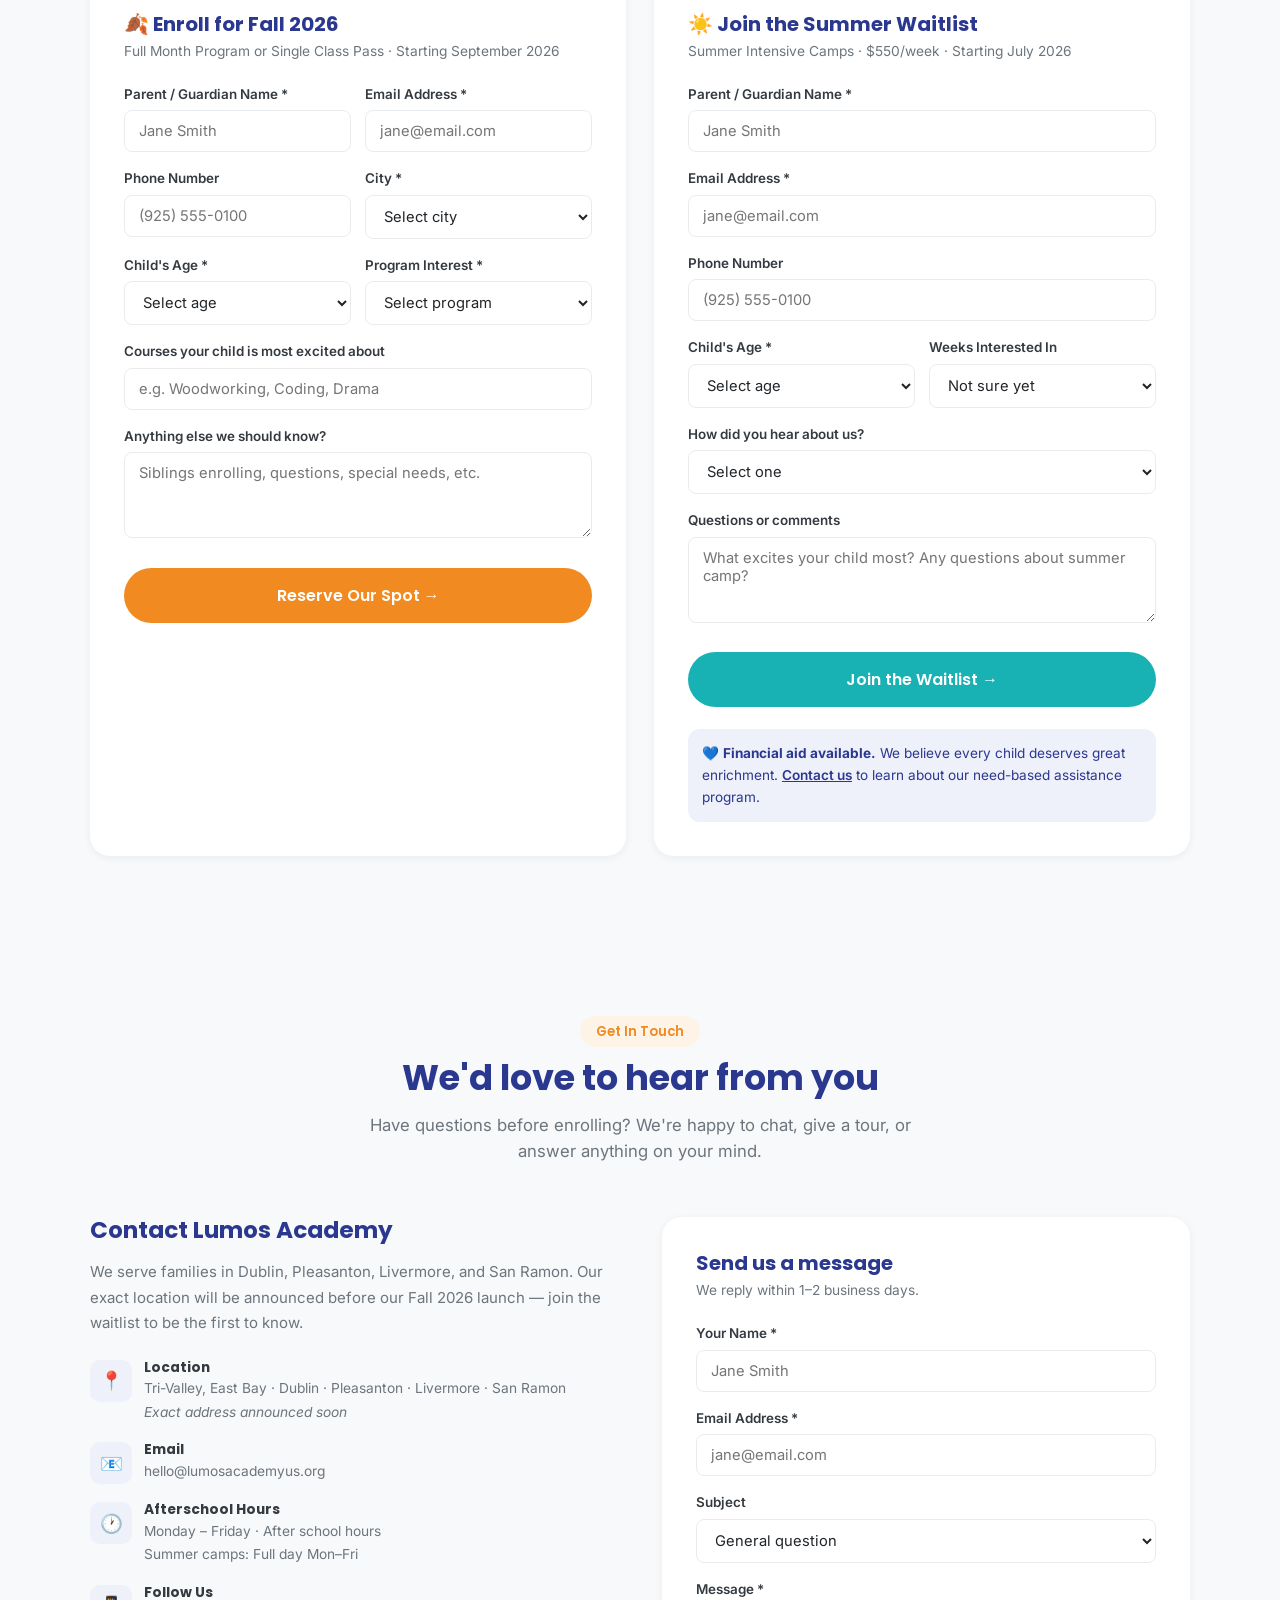
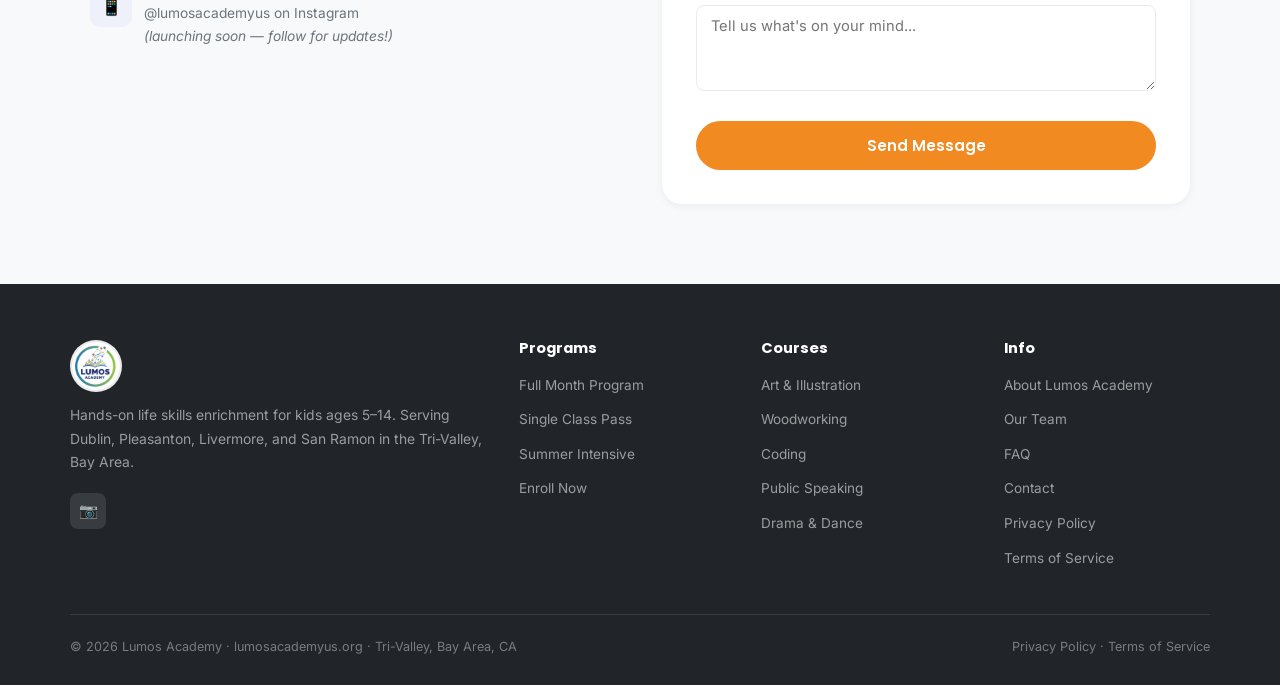
==== commit 49899e40: "split out text and create spanish version as well" ====
--- a/index.html
+++ b/index.html
@@ -3,9 +3,17 @@
 <head>
   <meta charset="UTF-8">
   <meta name="viewport" content="width=device-width, initial-scale=1.0">
-  <title>Lumos Academy — Create -> Build -> Belong </title>
-  <meta name="description" content="Lumos Academy is a hands-on life skills enrichment program for kids aged between 5–14 years. We service Dublin, Pleasanton, Livermore, and San Ramon communities. Our Afterschool Program and summer camps enrich children across physical, cognitive and socio-emtional domains of development.">
-  <meta name="keywords" content="kids enrichment Tri-Valley, afterschool programs Dublin CA, life skills kids Bay Area, summer camp Pleasanton, kids classes Livermore, STEAM enrichment San Ramon, Lumos Academy">
+
+  <!--
+    CONTENT NOTE — All user-facing text for this site lives in
+    /content/<lang>.json (e.g. content/en.json, content/es.json).
+    Edit those files to change copy. The renderer in js/render.js
+    builds the DOM from them; this file is just a skeleton.
+  -->
+
+  <title>Lumos Academy</title>
+  <meta name="description" content="Lumos Academy — hands-on life skills enrichment for kids ages 5–14 in the Tri-Valley, Bay Area.">
+  <meta name="keywords" content="">
   <meta name="author" content="Lumos Academy">
   <meta name="robots" content="index, follow">
   <link rel="canonical" href="https://lumosacademyus.org/">
@@ -19,20 +27,20 @@
   <meta property="og:url"         content="https://lumosacademyus.org/">
   <meta property="og:site_name"   content="Lumos Academy">
   <meta property="og:locale"      content="en_US">
-  <meta property="og:title"       content="Lumos Academy — Create. Build. Belong.">
-  <meta property="og:description" content="Hands-on life skills enrichment program for kids between ages 5–14 in the Tri-Valley, Bay Area. Afterschool programs and summer camps in art, woodworking, coding, drama, and more.">
+  <meta property="og:title"       content="">
+  <meta property="og:description" content="">
   <meta property="og:image"       content="https://lumosacademyus.org/assets/og-image.jpg">
   <meta property="og:image:width"  content="1200">
   <meta property="og:image:height" content="630">
-  <meta property="og:image:alt"   content="Lumos Academy — kids enrichment programs in the Tri-Valley">
+  <meta property="og:image:alt"   content="">
 
   <!-- Twitter Card -->
   <meta name="twitter:card"        content="summary_large_image">
-  <meta name="twitter:title"       content="Lumos Academy — Create. Build. Belong.">
-  <meta name="twitter:description" content="Hands-on life skills enrichment program for kids between ages 5–14 in the Tri-Valley, Bay Area.">
+  <meta name="twitter:title"       content="">
+  <meta name="twitter:description" content="">
   <meta name="twitter:image"       content="https://lumosacademyus.org/assets/og-image.jpg">
 
-  <!-- JSON-LD Structured Data -->
+  <!-- JSON-LD Structured Data (language-agnostic facts) -->
   <script type="application/ld+json">
   {
     "@context": "https://schema.org",
@@ -41,58 +49,23 @@
     "alternateName": "LAC",
     "url": "https://lumosacademyus.org",
     "logo": "https://lumosacademyus.org/assets/logo.jpeg",
-    "description": "Hands-on life skills enrichment for kids between ages 5–14 in the Tri-Valley, Bay Area. Programs in art, woodworking, sewing, coding, public speaking, drama, dance, and critical thinking.",
+    "description": "Hands-on life skills enrichment for kids ages 5–14 in the Tri-Valley, Bay Area. Programs in art, woodworking, sewing, coding, public speaking, drama, dance, and critical thinking.",
     "email": "hello@lumosacademyus.org",
-    "sameAs": [
-      "https://www.instagram.com/lumosacademyus"
+    "sameAs": ["https://www.instagram.com/lumosacademyus"],
+    "areaServed": [
+      { "@type": "City", "name": "Dublin",     "containedInPlace": { "@type": "State", "name": "California" } },
+      { "@type": "City", "name": "Pleasanton", "containedInPlace": { "@type": "State", "name": "California" } },
+      { "@type": "City", "name": "Livermore",  "containedInPlace": { "@type": "State", "name": "California" } },
+      { "@type": "City", "name": "San Ramon",  "containedInPlace": { "@type": "State", "name": "California" } }
     ],
-    "areaServed": [
-      { "@type": "City", "name": "Dublin",      "containedInPlace": { "@type": "State", "name": "California" } },
-      { "@type": "City", "name": "Pleasanton",  "containedInPlace": { "@type": "State", "name": "California" } },
-      { "@type": "City", "name": "Livermore",   "containedInPlace": { "@type": "State", "name": "California" } },
-      { "@type": "City", "name": "San Ramon",   "containedInPlace": { "@type": "State", "name": "California" } }
-    ],
-    "audience": {
-      "@type": "Audience",
-      "audienceType": "Children ages 5–14"
-    },
+    "audience": { "@type": "Audience", "audienceType": "Children ages 5–14" },
     "hasOfferCatalog": {
       "@type": "OfferCatalog",
       "name": "Lumos Academy Programs",
       "itemListElement": [
-        {
-          "@type": "Offer",
-          "itemOffered": {
-            "@type": "Course",
-            "name": "Full Month Enrichment Program",
-            "description": "Unlimited access to all weekly sessions — 3 days/week, 2 hours each."
-          },
-          "price": "650",
-          "priceCurrency": "USD",
-          "priceSpecification": { "@type": "UnitPriceSpecification", "unitText": "month" }
-        },
-        {
-          "@type": "Offer",
-          "itemOffered": {
-            "@type": "Course",
-            "name": "Single Class Pass",
-            "description": "One class per week, one subject — perfect for a focused skill-builder."
-          },
-          "price": "75",
-          "priceCurrency": "USD",
-          "priceSpecification": { "@type": "UnitPriceSpecification", "unitText": "month" }
-        },
-        {
-          "@type": "Offer",
-          "itemOffered": {
-            "@type": "Course",
-            "name": "Summer Intensive Camp",
-            "description": "Full-day immersive camp weeks — multiple tracks, hands-on projects."
-          },
-          "price": "550",
-          "priceCurrency": "USD",
-          "priceSpecification": { "@type": "UnitPriceSpecification", "unitText": "week" }
-        }
+        { "@type": "Offer", "itemOffered": { "@type": "Course", "name": "Full Month Enrichment Program", "description": "Unlimited access to all weekly sessions — 3 days/week, 2 hours each." }, "price": "650", "priceCurrency": "USD", "priceSpecification": { "@type": "UnitPriceSpecification", "unitText": "month" } },
+        { "@type": "Offer", "itemOffered": { "@type": "Course", "name": "Single Class Pass",             "description": "One class per week, one subject — perfect for a focused skill-builder." },       "price": "75",  "priceCurrency": "USD", "priceSpecification": { "@type": "UnitPriceSpecification", "unitText": "month" } },
+        { "@type": "Offer", "itemOffered": { "@type": "Course", "name": "Summer Intensive Camp",         "description": "Full-day immersive camp weeks — multiple tracks, hands-on projects." },          "price": "550", "priceCurrency": "USD", "priceSpecification": { "@type": "UnitPriceSpecification", "unitText": "week" } }
       ]
     }
   }
@@ -108,608 +81,17 @@
 </head>
 <body>
 
-<!-- ── Announcement Bar ─────────────────────────────────────── -->
-<div class="ann-bar">
-  🌟 Fall 2026 Enrollment is Now Open — <a href="#enroll">Reserve your child's spot →</a>
-</div>
+<!-- Rendered content goes here — see js/render.js -->
+<div id="app"></div>
 
-<!-- ── Navigation ───────────────────────────────────────────── -->
-<nav>
-  <div class="nav-i">
-    <a href="#home" class="logo">
-      <img src="assets/logo.jpeg" alt="Lumos Academy" class="nav-logo">
-    </a>
-    <ul class="nav-links">
-      <li><a href="#about">About</a></li>
-      <li><a href="#courses">Courses</a></li>
-      <li><a href="#programs">Programs</a></li>
-      <li><a href="#team">Team</a></li>
-      <li><a href="#faq">FAQ</a></li>
-      <li><a href="#contact">Contact</a></li>
-    </ul>
-    <div class="nav-cta">
-      <a href="#enroll" class="btn btn-outline" style="padding:9px 18px;font-size:.88rem;">Join Waitlist</a>
-      <a href="#enroll" class="btn btn-primary" style="padding:9px 18px;font-size:.88rem;">Enroll Now</a>
-    </div>
-    <div class="hamburger" id="ham" onclick="toggleMenu()">
-      <span></span><span></span><span></span>
-    </div>
+<noscript>
+  <div style="padding:24px;text-align:center;font-family:sans-serif;">
+    Lumos Academy requires JavaScript. Please enable it to view our programs,
+    or email <a href="mailto:hello@lumosacademyus.org">hello@lumosacademyus.org</a>.
   </div>
-</nav>
+</noscript>
 
-<!-- ── Mobile Menu ──────────────────────────────────────────── -->
-<div class="mob-menu" id="mobMenu">
-  <ul>
-    <li><a href="#about"    onclick="closeMenu()">About</a></li>
-    <li><a href="#courses"  onclick="closeMenu()">Courses</a></li>
-    <li><a href="#programs" onclick="closeMenu()">Programs</a></li>
-    <li><a href="#team"     onclick="closeMenu()">Team</a></li>
-    <li><a href="#faq"      onclick="closeMenu()">FAQ</a></li>
-    <li><a href="#contact"  onclick="closeMenu()">Contact</a></li>
-  </ul>
-  <a href="#enroll" class="btn btn-primary" style="width:100%;" onclick="closeMenu()">Enroll for Fall 2026</a>
-</div>
-
-<!-- ── Hero ─────────────────────────────────────────────────── -->
-<section class="hero" id="home">
-  <div class="hero-i">
-    <div>
-      <div class="hero-badge">✦ Now enrolling · Fall 2026 · Tri-Valley</div>
-      <h1> Create. Build.<br><span>Belong.</span></h1>
-      <p>Lumos Academy is a hands-on life skills enrichment program for kids between ages 5–14. We service Dublin, Pleasanton, Livermore, and San Ramon communities. Our Afterschool Program and summer camps enrich children across physical, cognitive and socio-emotional domains of development.</p>
-      <div class="hero-btns">
-        <a href="#enroll" class="btn btn-primary btn-lg">Enroll for Fall 2026</a>
-        <a href="#enroll" class="btn btn-ghost  btn-lg">Join Summer Waitlist</a>
-      </div>
-      <div class="hero-stats">
-        <div><div class="hs-num">12+</div><div class="hs-lbl">Life skill courses</div></div>
-        <div><div class="hs-num">4</div>  <div class="hs-lbl">Expert instructors</div></div>
-        <div><div class="hs-num">5–14 years</div><div class="hs-lbl">Ages served</div></div>
-        <div><div class="hs-num">≤ 14</div><div class="hs-lbl">Kids per class</div></div>
-      </div>
-    </div>
-    <div class="hero-img">
-      <div class="hero-img-grid">
-        <div class="hero-img-box">
-          <div class="hero-ph"><span class="ico">🪵</span>Kids building in woodworking class</div>
-        </div>
-        <div class="hero-img-box">
-          <div class="hero-ph"><span class="ico">🎨</span>Art &amp; illustration</div>
-        </div>
-        <div class="hero-img-box">
-          <div class="hero-ph"><span class="ico">💻</span>Coding together</div>
-        </div>
-      </div>
-    </div>
-  </div>
-</section>
-
-<!-- ── Differentiators ──────────────────────────────────────── -->
-<section class="diff-sec" id="about">
-  <div class="container">
-    <div class="sec-head">
-      <div class="badge">Why Lumos Academy</div>
-      <h2>Enlighten every child's learning experience</h2>
-      <p>In a world of worksheets and screens, we do things differently. At LAC, kids are make, move, and collaborate every single day. Our school promotes curiosity, creativity, exploration and social skills.</p>
-    </div>
-    <div class="diff-grid">
-      <div class="diff-card">
-        <div class="diff-ic">🛠️</div>
-        <h3>Hands-On, Screens-Off</h3>
-        <p>Every class at Lumos involves brainstorming, designing, building and collaboration. Kids work with real tools, real materials, and real challenges. As a result, they develop real-life skills like problem-solving, critical thinking, teamwork and project management.</p>
-      </div>
-      <div class="diff-card">
-        <div class="diff-ic">👥</div>
-        <h3>Work in Teams</h3>
-        <p>Unlike most enrichment programs, every LAC class is team-based. Students learn to lead, contribute, and support each other — skills that matter far beyond school.</p>
-      </div>
-      <div class="diff-card">
-        <div class="diff-ic">🌱</div>
-        <h3>Life Skills That Last</h3>
-        <p>Sewing, woodworking, coding, public speaking, dance, drama — we teach skills that build confidence, creativity, and capability for life, not just the next test.</p>
-      </div>
-    </div>
-  </div>
-</section>
-
-<!-- ── Courses ───────────────────────────────────────────────── -->
-<section id="courses">
-  <div class="container">
-    <div class="sec-head">
-      <div class="badge">Our Curriculum</div>
-      <h2>12+ hands-on life skill courses</h2>
-      <p>From power tools to public speaking — our curriculum helps kids discover what they love and get really good at it.</p>
-    </div>
-    <div class="courses-grid">
-      <div class="cc blue">
-        <div class="cc-emo">🎨</div>
-        <h3>Art &amp; Illustration</h3>
-        <p>Sketching, painting, and mixed media projects that turn ideas into visual stories. Teams create collaborative murals and gallery pieces.</p>
-        <span class="cc-tag">Creative Arts</span>
-      </div>
-      <div class="cc orange">
-        <div class="cc-emo">🪵</div>
-        <h3>Woodworking</h3>
-        <p>Real tools, real wood, real projects. Kids learn measurement, safety, and craftsmanship while building birdhouses, shelves, and more.</p>
-        <span class="cc-tag">Making &amp; Craft</span>
-      </div>
-      <div class="cc teal">
-        <div class="cc-emo">🧵</div>
-        <h3>Sewing &amp; Textile</h3>
-        <p>From hand-stitching to machine sewing, students design and create their own clothing, accessories, and soft sculptures.</p>
-        <span class="cc-tag">Making &amp; Craft</span>
-      </div>
-      <div class="cc green">
-        <div class="cc-emo">💻</div>
-        <h3>Coding &amp; Computational Thinking</h3>
-        <p>Block-based and text coding through real games and apps. Teams build working projects and learn to debug together.</p>
-        <span class="cc-tag">Technology</span>
-      </div>
-      <div class="cc purple">
-        <div class="cc-emo">🎤</div>
-        <h3>Public Speaking &amp; Storytelling</h3>
-        <p>Kids learn to structure ideas, own a room, and speak with confidence through team debates and TED-style talks.</p>
-        <span class="cc-tag">Communication</span>
-      </div>
-      <div class="cc pink">
-        <div class="cc-emo">🎭</div>
-        <h3>Drama &amp; Theater</h3>
-        <p>Character development, script writing, and full team performances. Builds empathy, presence, and creative courage.</p>
-        <span class="cc-tag">Performing Arts</span>
-      </div>
-      <div class="cc orange">
-        <div class="cc-emo">💃</div>
-        <h3>Dance &amp; Movement</h3>
-        <p>Choreography, rhythm, and body awareness. Teams create and perform original routines across multiple styles.</p>
-        <span class="cc-tag">Performing Arts</span>
-      </div>
-      <div class="cc teal">
-        <div class="cc-emo">🧩</div>
-        <h3>Critical Thinking</h3>
-        <p>Logic puzzles, design challenges, and team debates. Builds reasoning skills kids use in every area of life.</p>
-        <span class="cc-tag">Thinking Skills</span>
-      </div>
-      <div class="cc green">
-        <div class="cc-emo">🎲</div>
-        <h3>Structured Play &amp; Game Design</h3>
-        <p>Teams invent, playtest, and refine their own board games and outdoor challenges. Play is the curriculum.</p>
-        <span class="cc-tag">Thinking Skills</span>
-      </div>
-    </div>
-  </div>
-</section>
-
-<!-- ── Programs / Pricing ────────────────────────────────────── -->
-<section class="pricing-sec" id="programs">
-  <div class="container">
-    <div class="sec-head">
-      <div class="badge" style="background:rgba(255,255,255,.14);color:rgba(255,255,255,.88);">Programs &amp; Pricing</div>
-      <h2>Choose the plan that fits your family</h2>
-      <p>Flexible options for every schedule — from full daily enrichment to a single monthly class.</p>
-    </div>
-    <div class="pricing-grid">
-
-      <div class="pc">
-        <h3>Single Class Pass</h3>
-        <div class="pc-price">$75</div>
-        <div class="pc-per">per month · 1 class/week</div>
-        <div class="pc-desc">Try a specific skill — great for exploring what your child loves before committing to more.</div>
-        <ul class="pc-feats">
-          <li>1 class per week (4×/month)</li>
-          <li>~4 hours of learning/month</li>
-          <li>Full team-based experience</li>
-          <li>Choose any available course</li>
-          <li>Month-to-month flexibility</li>
-        </ul>
-        <a href="#enroll" class="btn btn-primary">Get Started</a>
-      </div>
-
-      <div class="pc feat">
-        <div class="pc-badge">Most Popular</div>
-        <h3>Full Month Program</h3>
-        <div class="pc-price">$650</div>
-        <div class="pc-per">per month · weekdays afterschool</div>
-        <div class="pc-desc">The full LAC experience — 5 hours a day, 5 days a week, across all life skill courses.</div>
-        <ul class="pc-feats">
-          <li>80 hrs/month of enrichment</li>
-          <li>Mon–Fri afterschool (5 hrs/day)</li>
-          <li>All 12+ courses included</li>
-          <li>Rotating weekly themes</li>
-          <li>Sibling discount available</li>
-        </ul>
-        <a href="#enroll" class="btn btn-lg">Enroll Now</a>
-      </div>
-
-      <div class="pc">
-        <h3>Summer Intensive</h3>
-        <div class="pc-price">$550</div>
-        <div class="pc-per">per week · themed full-day camp</div>
-        <div class="pc-desc">Immersive week-long camps with a new theme each week — building, performing, and creating all day.</div>
-        <ul class="pc-feats">
-          <li>Full-day program (Mon–Fri)</li>
-          <li>New theme every week</li>
-          <li>Team projects &amp; showcases</li>
-          <li>Multiple weeks available</li>
-          <li>Limited spots — sign up early</li>
-        </ul>
-        <a href="#enroll" class="btn btn-primary">Join Waitlist</a>
-      </div>
-
-    </div>
-    <p class="pricing-note">Financial aid and sibling discounts available. <a href="#contact">Contact us to learn more.</a></p>
-  </div>
-</section>
-
-<!-- ── How It Works ──────────────────────────────────────────── -->
-<section class="hiw-sec" id="how-it-works">
-  <div class="container">
-    <div class="sec-head">
-      <div class="badge">How It Works</div>
-      <h2>Getting started is simple</h2>
-      <p>From sign-up to first class — we make the process easy for busy Tri-Valley families.</p>
-    </div>
-    <div class="steps-grid">
-      <div class="step">
-        <div class="step-n">1</div>
-        <h3>Choose Your Plan</h3>
-        <p>Pick the program that fits your family's schedule — full month, single class, or summer camp.</p>
-      </div>
-      <div class="step">
-        <div class="step-n">2</div>
-        <h3>Select Your Courses</h3>
-        <p>Browse 12+ life skill courses and pick the ones your child is most excited about.</p>
-      </div>
-      <div class="step">
-        <div class="step-n">3</div>
-        <h3>Meet Your Team</h3>
-        <p>On day one, your child joins a small team of peers and an expert instructor.</p>
-      </div>
-      <div class="step">
-        <div class="step-n">4</div>
-        <h3>Watch Them Thrive</h3>
-        <p>See your child build real skills, lasting friendships, and confidence that comes from doing hard things together.</p>
-      </div>
-    </div>
-  </div>
-</section>
-
-<!-- ── Team ──────────────────────────────────────────────────── -->
-<section class="team-sec" id="team">
-  <div class="container">
-    <div class="sec-head">
-      <div class="badge">Our Instructors</div>
-      <h2>Passionate educators. Real makers.</h2>
-      <p>Our instructors aren't just teachers — they're artists, engineers, performers, and craftspeople who bring authentic expertise to every class.</p>
-    </div>
-    <div class="team-grid">
-      <div class="tc">
-        <div class="tc-photo">🎨</div>
-        <div class="tc-info">
-          <h3>Instructor Bio Coming Soon</h3>
-          <div class="tc-role">Art &amp; Drama</div>
-          <p>We're assembling an incredible team for Fall 2026 launch.</p>
-        </div>
-      </div>
-      <div class="tc">
-        <div class="tc-photo">🪵</div>
-        <div class="tc-info">
-          <h3>Instructor Bio Coming Soon</h3>
-          <div class="tc-role">Making &amp; Craft</div>
-          <p>We're assembling an incredible team for Fall 2026 launch.</p>
-        </div>
-      </div>
-      <div class="tc">
-        <div class="tc-photo">💻</div>
-        <div class="tc-info">
-          <h3>Instructor Bio Coming Soon</h3>
-          <div class="tc-role">Technology</div>
-          <p>We're assembling an incredible team for Fall 2026 launch.</p>
-        </div>
-      </div>
-      <div class="tc">
-        <div class="tc-photo">🎤</div>
-        <div class="tc-info">
-          <h3>Instructor Bio Coming Soon</h3>
-          <div class="tc-role">Communication &amp; Performance</div>
-          <p>We're assembling an incredible team for Fall 2026 launch.</p>
-        </div>
-      </div>
-    </div>
-    <p style="text-align:center;color:var(--gray-600);margin-top:28px;font-size:.88rem;">
-      Interested in teaching at LAC? <a href="#contact" style="color:var(--blue);font-weight:600;">We'd love to hear from you.</a>
-    </p>
-  </div>
-</section>
-
-<!-- ── FAQ ───────────────────────────────────────────────────── -->
-<section id="faq">
-  <div class="container">
-    <div class="sec-head">
-      <div class="badge">FAQ</div>
-      <h2>Questions parents ask us most</h2>
-      <p>We know you have questions before entrusting us with your child. Here are the ones we hear most often.</p>
-    </div>
-    <div class="faq-list">
-
-      <div class="faq-item">
-        <div class="faq-q" onclick="toggleFaq(this)">What age range does Lumos Academy serve?<span class="faq-arr">▾</span></div>
-        <div class="faq-a">Lumos Academy serves children ages 5–14, covering kindergarten through middle school. Our curriculum is structured by age group so the content and team dynamics are developmentally appropriate for every child.</div>
-      </div>
-
-      <div class="faq-item">
-        <div class="faq-q" onclick="toggleFaq(this)">What does "team-based" learning actually mean?<span class="faq-arr">▾</span></div>
-        <div class="faq-a">Every project at LAC is completed as a team of 4–6 kids. Rather than each child working alone, they divide responsibilities, solve problems together, and share their work as a group. This mirrors how adults work in the real world — and makes learning much more engaging and memorable.</div>
-      </div>
-
-      <div class="faq-item">
-        <div class="faq-q" onclick="toggleFaq(this)">What is the student-to-teacher ratio?<span class="faq-arr">▾</span></div>
-        <div class="faq-a">We maintain a maximum of 14 students per instructor. This ensures every child gets personal attention and that teams are small enough to be genuinely collaborative.</div>
-      </div>
-
-      <div class="faq-item">
-        <div class="faq-q" onclick="toggleFaq(this)">Where is Lumos Academy located?<span class="faq-arr">▾</span></div>
-        <div class="faq-a">Lumos Academy serves the Tri-Valley area, with families from Dublin, Pleasanton, Livermore, and San Ramon. Our exact address will be announced before our Fall 2026 launch. Join our waitlist to be the first to know.</div>
-      </div>
-
-      <div class="faq-item">
-        <div class="faq-q" onclick="toggleFaq(this)">What happens if my child misses a class?<span class="faq-arr">▾</span></div>
-        <div class="faq-a">We understand kids get sick and life happens. We offer one makeup session per month for Full Month Program members. Please contact us at least 24 hours in advance when possible.</div>
-      </div>
-
-      <div class="faq-item">
-        <div class="faq-q" onclick="toggleFaq(this)">Do you offer sibling discounts or financial aid?<span class="faq-arr">▾</span></div>
-        <div class="faq-a">Yes — we offer a sibling discount for families enrolling more than one child, and we have a limited number of need-based financial aid spots for each session. Please contact us directly to discuss what's available.</div>
-      </div>
-
-      <div class="faq-item">
-        <div class="faq-q" onclick="toggleFaq(this)">Can I cancel or change my plan?<span class="faq-arr">▾</span></div>
-        <div class="faq-a">Yes. The Single Class Pass can be paused or cancelled with 5 days' notice before your next billing cycle. The Full Month Program requires 10 days' notice before the next month begins.</div>
-      </div>
-
-      <div class="faq-item">
-        <div class="faq-q" onclick="toggleFaq(this)">When does the Fall 2026 program start?<span class="faq-arr">▾</span></div>
-        <div class="faq-a">We are targeting September 2026, following local school district calendars. Summer intensive camps are planned for July 2026. Exact dates will be emailed to everyone on our waitlist first.</div>
-      </div>
-
-    </div>
-  </div>
-</section>
-
-<!-- ── Enroll CTA Banner ──────────────────────────────────────── -->
-<div class="enroll-cta">
-  <div class="container">
-    <h2>Fall 2026 enrollment is open.</h2>
-    <p>Spots are limited to 14 students per class. Reserve your child's place at Lumos Academy today.</p>
-    <div class="enroll-btns">
-      <a href="#enroll" class="btn btn-white btn-lg">Enroll for Fall 2026</a>
-      <a href="#enroll" class="btn btn-ghost btn-lg">Join Summer Waitlist</a>
-    </div>
-  </div>
-</div>
-
-<!-- ── Enrollment Forms ──────────────────────────────────────── -->
-<section id="enroll">
-  <div class="container">
-    <div class="sec-head">
-      <div class="badge">Get Started</div>
-      <h2>Reserve your child's spot</h2>
-      <p>Fill out the form below and we'll be in touch within 1–2 business days to confirm enrollment details.</p>
-    </div>
-    <div class="forms-grid">
-
-      <!-- Fall Enrollment -->
-      <div class="form-card">
-        <h3>🍂 Enroll for Fall 2026</h3>
-        <p class="sub">Full Month Program or Single Class Pass · Starting September 2026</p>
-        <form id="enrollForm" onsubmit="submitEnrollment(event)">
-          <div class="fg-row">
-            <div class="fg"><label>Parent / Guardian Name *</label><input type="text" placeholder="Jane Smith" required></div>
-            <div class="fg"><label>Email Address *</label><input type="email" placeholder="jane@email.com" required></div>
-          </div>
-          <div class="fg-row">
-            <div class="fg"><label>Phone Number</label><input type="tel" placeholder="(925) 555-0100"></div>
-            <div class="fg"><label>City *</label>
-              <select required>
-                <option value="">Select city</option>
-                <option>Dublin</option>
-                <option>Pleasanton</option>
-                <option>Livermore</option>
-                <option>San Ramon</option>
-                <option>Other nearby</option>
-              </select>
-            </div>
-          </div>
-          <div class="fg-row">
-            <div class="fg"><label>Child's Age *</label>
-              <select required>
-                <option value="">Select age</option>
-                <option>5</option><option>6</option><option>7</option><option>8</option><option>9</option>
-                <option>10</option><option>11</option><option>12</option><option>13</option><option>14</option>
-              </select>
-            </div>
-            <div class="fg"><label>Program Interest *</label>
-              <select required>
-                <option value="">Select program</option>
-                <option>Full Month Program ($650/mo)</option>
-                <option>Single Class Pass ($75/mo)</option>
-                <option>Both — tell me more</option>
-              </select>
-            </div>
-          </div>
-          <div class="fg"><label>Courses your child is most excited about</label><input type="text" placeholder="e.g. Woodworking, Coding, Drama"></div>
-          <div class="fg"><label>Anything else we should know?</label><textarea placeholder="Siblings enrolling, questions, special needs, etc."></textarea></div>
-          <button type="submit" class="btn btn-primary btn-lg">Reserve Our Spot →</button>
-        </form>
-        <div class="form-success" id="enrollSuccess">
-          <div class="ico">🎉</div>
-          <h4>You're on the list!</h4>
-          <p>We'll be in touch within 1–2 business days to confirm your enrollment details.</p>
-        </div>
-      </div>
-
-      <!-- Summer Waitlist -->
-      <div class="form-card">
-        <h3>☀️ Join the Summer Waitlist</h3>
-        <p class="sub">Summer Intensive Camps · $550/week · Starting July 2026</p>
-        <form id="waitlistForm" onsubmit="submitWaitlist(event)">
-          <div class="fg"><label>Parent / Guardian Name *</label><input type="text" placeholder="Jane Smith" required></div>
-          <div class="fg"><label>Email Address *</label><input type="email" placeholder="jane@email.com" required></div>
-          <div class="fg"><label>Phone Number</label><input type="tel" placeholder="(925) 555-0100"></div>
-          <div class="fg-row">
-            <div class="fg"><label>Child's Age *</label>
-              <select required>
-                <option value="">Select age</option>
-                <option>5</option><option>6</option><option>7</option><option>8</option><option>9</option>
-                <option>10</option><option>11</option><option>12</option><option>13</option><option>14</option>
-              </select>
-            </div>
-            <div class="fg"><label>Weeks Interested In</label>
-              <select>
-                <option value="">Not sure yet</option>
-                <option>1 week</option><option>2 weeks</option><option>3+ weeks</option>
-              </select>
-            </div>
-          </div>
-          <div class="fg"><label>How did you hear about us?</label>
-            <select>
-              <option value="">Select one</option>
-              <option>Friend / neighbor</option>
-              <option>School newsletter</option>
-              <option>Instagram / social media</option>
-              <option>Google search</option>
-              <option>NextDoor</option>
-              <option>Other</option>
-            </select>
-          </div>
-          <div class="fg"><label>Questions or comments</label><textarea placeholder="What excites your child most? Any questions about summer camp?"></textarea></div>
-          <button type="submit" class="btn btn-lg" style="background:var(--teal);color:#fff;width:100%;">Join the Waitlist →</button>
-        </form>
-        <div class="form-success" id="waitlistSuccess">
-          <div class="ico">☀️</div>
-          <h4>You're on the summer waitlist!</h4>
-          <p>We'll send you first-priority access to summer camp registration as soon as dates are confirmed.</p>
-        </div>
-        <div class="aid-note">
-          💙 <strong>Financial aid available.</strong> We believe every child deserves great enrichment.
-          <a href="#contact">Contact us</a> to learn about our need-based assistance program.
-        </div>
-      </div>
-
-    </div>
-  </div>
-</section>
-
-<!-- ── Contact ───────────────────────────────────────────────── -->
-<section id="contact" style="background:var(--gray-100);">
-  <div class="container">
-    <div class="sec-head">
-      <div class="badge">Get In Touch</div>
-      <h2>We'd love to hear from you</h2>
-      <p>Have questions before enrolling? We're happy to chat, give a tour, or answer anything on your mind.</p>
-    </div>
-    <div class="contact-grid">
-      <div class="ci">
-        <h3>Contact Lumos Academy</h3>
-        <p>We serve families in Dublin, Pleasanton, Livermore, and San Ramon. Our exact location will be announced before our Fall 2026 launch — join the waitlist to be the first to know.</p>
-        <div class="c-item">
-          <div class="c-ic">📍</div>
-          <div><h4>Location</h4><p>Tri-Valley, East Bay · Dublin · Pleasanton · Livermore · San Ramon<br><em>Exact address announced soon</em></p></div>
-        </div>
-        <div class="c-item">
-          <div class="c-ic">📧</div>
-          <div><h4>Email</h4><p>hello@lumosacademyus.org</p></div>
-        </div>
-        <div class="c-item">
-          <div class="c-ic">🕐</div>
-          <div><h4>Afterschool Hours</h4><p>Monday – Friday · After school hours<br>Summer camps: Full day Mon–Fri</p></div>
-        </div>
-        <div class="c-item">
-          <div class="c-ic">📱</div>
-          <div><h4>Follow Us</h4><p>@lumosacademyus on Instagram<br><em>(launching soon — follow for updates!)</em></p></div>
-        </div>
-      </div>
-      <div>
-        <div class="form-card">
-          <h3>Send us a message</h3>
-          <p class="sub">We reply within 1–2 business days.</p>
-          <form id="contactForm" onsubmit="submitContact(event)">
-            <div class="fg"><label>Your Name *</label><input type="text" placeholder="Jane Smith" required></div>
-            <div class="fg"><label>Email Address *</label><input type="email" placeholder="jane@email.com" required></div>
-            <div class="fg"><label>Subject</label>
-              <select>
-                <option>General question</option>
-                <option>Enrollment question</option>
-                <option>Pricing &amp; financial aid</option>
-                <option>Partnership / instructor inquiry</option>
-                <option>Something else</option>
-              </select>
-            </div>
-            <div class="fg"><label>Message *</label><textarea placeholder="Tell us what's on your mind..." required></textarea></div>
-            <button type="submit" class="btn btn-primary" style="width:100%;">Send Message</button>
-          </form>
-          <div class="form-success" id="contactSuccess">
-            <div class="ico">✉️</div>
-            <h4>Message sent!</h4>
-            <p>Thanks for reaching out. We'll get back to you within 1–2 business days.</p>
-          </div>
-        </div>
-      </div>
-    </div>
-  </div>
-</section>
-
-<!-- ── Footer ────────────────────────────────────────────────── -->
-<footer>
-  <div class="footer-i">
-    <div class="footer-grid">
-      <div class="fb">
-        <a href="#home" class="logo footer-logo">
-          <img src="assets/logo.jpeg" alt="Lumos Academy" class="footer-logo-img">
-        </a>
-        <p>Hands-on life skills enrichment for kids ages 5–14. Serving Dublin, Pleasanton, Livermore, and San Ramon in the Tri-Valley, Bay Area.</p>
-        <div class="social-links">
-          <a class="sl" href="https://instagram.com/lumosacademyus" target="_blank" rel="noopener" title="Instagram">📷</a>
-        </div>
-      </div>
-      <div class="fc">
-        <h4>Programs</h4>
-        <ul>
-          <li><a href="#programs">Full Month Program</a></li>
-          <li><a href="#programs">Single Class Pass</a></li>
-          <li><a href="#programs">Summer Intensive</a></li>
-          <li><a href="#enroll">Enroll Now</a></li>
-        </ul>
-      </div>
-      <div class="fc">
-        <h4>Courses</h4>
-        <ul>
-          <li><a href="#courses">Art &amp; Illustration</a></li>
-          <li><a href="#courses">Woodworking</a></li>
-          <li><a href="#courses">Coding</a></li>
-          <li><a href="#courses">Public Speaking</a></li>
-          <li><a href="#courses">Drama &amp; Dance</a></li>
-        </ul>
-      </div>
-      <div class="fc">
-        <h4>Info</h4>
-        <ul>
-          <li><a href="#about">About LAC</a></li>
-          <li><a href="#team">Our Team</a></li>
-          <li><a href="#faq">FAQ</a></li>
-          <li><a href="#contact">Contact</a></li>
-          <li><a href="privacy.html">Privacy Policy</a></li>
-          <li><a href="terms.html">Terms of Service</a></li>
-        </ul>
-      </div>
-    </div>
-    <div class="footer-bot">
-      <p>© 2026 Lumos Academy · lumosacademyus.org · Tri-Valley, Bay Area, CA</p>
-      <p><a href="privacy.html">Privacy Policy</a> · <a href="terms.html">Terms of Service</a></p>
-    </div>
-  </div>
-</footer>
-
-<!-- Scripts — loaded at end of body for performance -->
+<script src="js/render.js"></script>
 <script src="js/main.js"></script>
 
 </body>
--- a/css/main.css
+++ b/css/main.css
@@ -4,20 +4,26 @@
    ============================================================= */
 
 /* ── Reset & CSS Variables ──────────────────────────────────── */
-*, *::before, *::after { box-sizing: border-box; margin: 0; padding: 0; }
+*,
+*::before,
+*::after {
+  box-sizing: border-box;
+  margin: 0;
+  padding: 0;
+}
 
 :root {
   /* Brand colours */
-  --blue:         #2B388F;
-  --orange:       #F18A20;
-  --teal:         #18B2B4;
-  --green:        #95D145;
-  --white:        #FFFFFF;
+  --blue: #2B388F;
+  --orange: #F18A20;
+  --teal: #18B2B4;
+  --green: #95D145;
+  --white: #FFFFFF;
 
   /* Tinted backgrounds */
-  --blue-light:   #EEF0FA;
-  --teal-light:   #E3F7F7;
-  --green-light:  #F0FAE0;
+  --blue-light: #EEF0FA;
+  --teal-light: #E3F7F7;
+  --green-light: #F0FAE0;
   --orange-light: #FEF3E7;
 
   /* Greys */
@@ -32,29 +38,74 @@
   --font-b: 'Inter', sans-serif;
 
   /* Shadows */
-  --shadow-sm: 0 2px 8px rgba(0,0,0,.06);
-  --shadow-md: 0 4px 20px rgba(0,0,0,.10);
-  --shadow-lg: 0 8px 40px rgba(0,0,0,.14);
+  --shadow-sm: 0 2px 8px rgba(0, 0, 0, .06);
+  --shadow-md: 0 4px 20px rgba(0, 0, 0, .10);
+  --shadow-lg: 0 8px 40px rgba(0, 0, 0, .14);
 
   /* Border radii */
-  --r:  12px;
+  --r: 12px;
   --rl: 20px;
 }
 
 /* ── Base ───────────────────────────────────────────────────── */
-html  { scroll-behavior: smooth; }
-body  { font-family: var(--font-b); color: var(--gray-900); line-height: 1.6; overflow-x: hidden; }
-h1, h2, h3, h4 { font-family: var(--font-h); font-weight: 700; line-height: 1.2; }
-img   { max-width: 100%; display: block; }
-a     { text-decoration: none; color: inherit; }
+html {
+  scroll-behavior: smooth;
+}
+
+body {
+  font-family: var(--font-b);
+  color: var(--gray-900);
+  line-height: 1.6;
+  overflow-x: hidden;
+}
+
+h1,
+h2,
+h3,
+h4 {
+  font-family: var(--font-h);
+  font-weight: 700;
+  line-height: 1.2;
+}
+
+img {
+  max-width: 100%;
+  display: block;
+}
+
+a {
+  text-decoration: none;
+  color: inherit;
+}
 
 /* ── Layout helpers ─────────────────────────────────────────── */
-.container { max-width: 1140px; margin: 0 auto; padding: 0 20px; }
-section    { padding: 80px 0; }
-
-.sec-head    { text-align: center; margin-bottom: 52px; }
-.sec-head h2 { font-size: 2.2rem; color: var(--blue); margin-bottom: 12px; }
-.sec-head p  { font-size: 1.05rem; color: var(--gray-600); max-width: 600px; margin: 0 auto; }
+.container {
+  max-width: 1140px;
+  margin: 0 auto;
+  padding: 0 20px;
+}
+
+section {
+  padding: 80px 0;
+}
+
+.sec-head {
+  text-align: center;
+  margin-bottom: 52px;
+}
+
+.sec-head h2 {
+  font-size: 2.2rem;
+  color: var(--blue);
+  margin-bottom: 12px;
+}
+
+.sec-head p {
+  font-size: 1.05rem;
+  color: var(--gray-600);
+  max-width: 600px;
+  margin: 0 auto;
+}
 
 .badge {
   display: inline-block;
@@ -83,263 +134,1231 @@
   transition: all .2s;
   text-decoration: none;
 }
-.btn-primary               { background: var(--orange); color: #fff; }
-.btn-primary:hover         { background: #d97a15; transform: translateY(-2px); box-shadow: var(--shadow-md); }
-.btn-outline               { background: transparent; color: var(--teal); border: 2px solid var(--teal); }
-.btn-outline:hover         { background: var(--teal); color: #fff; transform: translateY(-2px); }
-.btn-white                 { background: #fff; color: var(--blue); }
-.btn-white:hover           { background: var(--blue-light); transform: translateY(-2px); }
-.btn-ghost                 { background: rgba(255,255,255,.15); color: #fff; border: 2px solid rgba(255,255,255,.4); }
-.btn-ghost:hover           { background: rgba(255,255,255,.25); transform: translateY(-2px); }
-.btn-lg                    { padding: 15px 34px; font-size: 1rem; }
+
+.btn-primary {
+  background: var(--orange);
+  color: #fff;
+}
+
+.btn-primary:hover {
+  background: #d97a15;
+  transform: translateY(-2px);
+  box-shadow: var(--shadow-md);
+}
+
+.btn-outline {
+  background: transparent;
+  color: var(--teal);
+  border: 2px solid var(--teal);
+}
+
+.btn-outline:hover {
+  background: var(--teal);
+  color: #fff;
+  transform: translateY(-2px);
+}
+
+.btn-white {
+  background: #fff;
+  color: var(--blue);
+}
+
+.btn-white:hover {
+  background: var(--blue-light);
+  transform: translateY(-2px);
+}
+
+.btn-ghost {
+  background: rgba(255, 255, 255, .15);
+  color: #fff;
+  border: 2px solid rgba(255, 255, 255, .4);
+}
+
+.btn-ghost:hover {
+  background: rgba(255, 255, 255, .25);
+  transform: translateY(-2px);
+}
+
+.btn-lg {
+  padding: 15px 34px;
+  font-size: 1rem;
+}
 
 /* ── Announcement bar ───────────────────────────────────────── */
-.ann-bar   { background: var(--orange); color: #fff; text-align: center; padding: 11px 20px; font-size: .88rem; font-weight: 600; }
-.ann-bar a { color: #fff; text-decoration: underline; }
+.ann-bar {
+  background: var(--orange);
+  color: #fff;
+  text-align: center;
+  padding: 11px 20px;
+  font-size: .88rem;
+  font-weight: 600;
+}
+
+.ann-bar a {
+  color: #fff;
+  text-decoration: underline;
+}
 
 /* ── Navigation ─────────────────────────────────────────────── */
-nav      { position: sticky; top: 0; z-index: 1000; background: #fff; border-bottom: 1px solid var(--gray-200); padding: 0 20px; }
-.nav-i   { max-width: 1140px; margin: 0 auto; display: flex; align-items: center; justify-content: space-between; height: 68px; }
-
-.logo        { display: flex; align-items: center; }
-.logo span   { color: var(--orange); }             /* kept for fallback text use */
-.logo-ic     { width: 34px; height: 34px; background: var(--blue); border-radius: 8px; display: flex; align-items: center; justify-content: center; color: #fff; font-size: .95rem; }
+nav {
+  position: sticky;
+  top: 0;
+  z-index: 1000;
+  background: #fff;
+  border-bottom: 1px solid var(--gray-200);
+  padding: 0 20px;
+}
+
+.nav-i {
+  max-width: 1140px;
+  margin: 0 auto;
+  display: flex;
+  align-items: center;
+  justify-content: space-between;
+  height: 68px;
+}
+
+.logo {
+  display: flex;
+  align-items: center;
+}
+
+.logo span {
+  color: var(--orange);
+}
+
+/* kept for fallback text use */
+.logo-ic {
+  width: 34px;
+  height: 34px;
+  background: var(--blue);
+  border-radius: 8px;
+  display: flex;
+  align-items: center;
+  justify-content: center;
+  color: #fff;
+  font-size: .95rem;
+}
 
 /* Image logo — nav */
-.nav-logo    { height: 44px; width: auto; display: block; }
+.nav-logo {
+  height: 44px;
+  width: auto;
+  display: block;
+}
 
 /* Image logo — footer (slight brightness boost so it reads on dark bg) */
-.footer-logo      { display: flex; align-items: center; margin-bottom: 12px; }
-.footer-logo-img  { height: 52px; width: auto; display: block; border-radius: 50%; background: rgba(255,255,255,.9); padding: 2px; }
-
-.nav-links      { display: flex; align-items: center; gap: 28px; list-style: none; }
-.nav-links a    { font-size: .9rem; font-weight: 500; color: var(--gray-800); transition: color .2s; }
-.nav-links a:hover { color: var(--blue); }
-.nav-cta        { display: flex; gap: 10px; }
-
-.hamburger      { display: none; flex-direction: column; gap: 5px; cursor: pointer; padding: 4px; }
-.hamburger span { display: block; width: 24px; height: 2px; background: var(--gray-800); border-radius: 2px; transition: all .3s; }
-
-.mob-menu      { display: none; position: fixed; top: 68px; left: 0; right: 0; background: #fff; border-bottom: 1px solid var(--gray-200); padding: 20px; z-index: 999; box-shadow: var(--shadow-md); }
-.mob-menu.open { display: block; }
-.mob-menu ul   { list-style: none; display: flex; flex-direction: column; gap: 14px; margin-bottom: 18px; }
-.mob-menu a    { font-size: 1rem; font-weight: 500; color: var(--gray-800); }
+.footer-logo {
+  display: flex;
+  align-items: center;
+  margin-bottom: 12px;
+}
+
+.footer-logo-img {
+  height: 52px;
+  width: auto;
+  display: block;
+  border-radius: 50%;
+  background: rgba(255, 255, 255, .9);
+  padding: 2px;
+}
+
+.nav-links {
+  display: flex;
+  align-items: center;
+  gap: 28px;
+  list-style: none;
+}
+
+.nav-links a {
+  font-size: .9rem;
+  font-weight: 500;
+  color: var(--gray-800);
+  transition: color .2s;
+}
+
+.nav-links a:hover {
+  color: var(--blue);
+}
+
+.nav-cta {
+  display: flex;
+  gap: 10px;
+  align-items: center;
+}
+
+.lang-switcher {
+  font-family: inherit;
+  font-size: .82rem;
+  font-weight: 500;
+  color: var(--gray-800);
+  background: #fff;
+  border: 1px solid var(--gray-200);
+  border-radius: 8px;
+  padding: 7px 10px;
+  cursor: pointer;
+}
+
+.lang-switcher:hover {
+  border-color: var(--blue);
+}
+
+.hamburger {
+  display: none;
+  flex-direction: column;
+  gap: 5px;
+  cursor: pointer;
+  padding: 4px;
+}
+
+.hamburger span {
+  display: block;
+  width: 24px;
+  height: 2px;
+  background: var(--gray-800);
+  border-radius: 2px;
+  transition: all .3s;
+}
+
+.mob-menu {
+  display: none;
+  position: fixed;
+  top: 68px;
+  left: 0;
+  right: 0;
+  background: #fff;
+  border-bottom: 1px solid var(--gray-200);
+  padding: 20px;
+  z-index: 999;
+  box-shadow: var(--shadow-md);
+}
+
+.mob-menu.open {
+  display: block;
+}
+
+.mob-menu ul {
+  list-style: none;
+  display: flex;
+  flex-direction: column;
+  gap: 14px;
+  margin-bottom: 18px;
+}
+
+.mob-menu a {
+  font-size: 1rem;
+  font-weight: 500;
+  color: var(--gray-800);
+}
 
 /* ── Hero ───────────────────────────────────────────────────── */
-.hero        { background: linear-gradient(135deg, #2B388F 0%, #1a246b 100%); color: #fff; padding: 96px 20px 76px; position: relative; overflow: hidden; }
-.hero::before { content: ''; position: absolute; top: -120px; right: -120px; width: 500px; height: 500px; background: radial-gradient(circle, rgba(241,138,32,.14) 0%, transparent 70%); border-radius: 50%; }
-.hero::after  { content: ''; position: absolute; bottom: -80px; left: -80px;  width: 400px; height: 400px; background: radial-gradient(circle, rgba(24,178,180,.11) 0%, transparent 70%); border-radius: 50%; }
-
-.hero-i     { max-width: 1140px; margin: 0 auto; display: grid; grid-template-columns: 1fr 1fr; gap: 56px; align-items: center; position: relative; z-index: 1; }
-.hero-badge { display: inline-block; background: rgba(241,138,32,.2); color: #FFB566; border: 1px solid rgba(241,138,32,.4); border-radius: 50px; padding: 5px 15px; font-size: .82rem; font-weight: 600; margin-bottom: 18px; }
-.hero h1    { font-size: 3rem; font-weight: 800; line-height: 1.08; margin-bottom: 18px; }
-.hero h1 span { color: var(--orange); }
-.hero p     { font-size: 1.1rem; color: rgba(255,255,255,.85); margin-bottom: 32px; line-height: 1.7; }
-.hero-btns  { display: flex; gap: 14px; flex-wrap: wrap; }
-.hero-stats { display: flex; gap: 28px; margin-top: 36px; flex-wrap: wrap; }
-
-.hs-num { font-size: 1.9rem; font-weight: 800; color: var(--orange); line-height: 1; margin-bottom: 2px; font-family: var(--font-h); }
-.hs-lbl { font-size: .8rem; color: rgba(255,255,255,.65); }
-
-.hero-img-grid        { display: grid; grid-template-columns: 1fr 1fr; grid-template-rows: auto auto; gap: 10px; }
-.hero-img-box         { border-radius: var(--r); overflow: hidden; background: rgba(255,255,255,.08); }
-.hero-img-box:first-child { grid-row: 1 / 3; }
-.hero-ph              { min-height: 150px; height: 100%; display: flex; flex-direction: column; align-items: center; justify-content: center; gap: 6px; color: rgba(255,255,255,.45); font-size: .78rem; text-align: center; padding: 20px; }
-.hero-ph .ico         { font-size: 2rem; }
+.hero {
+  background: linear-gradient(135deg, #2B388F 0%, #1a246b 100%);
+  color: #fff;
+  padding: 96px 20px 76px;
+  position: relative;
+  overflow: hidden;
+}
+
+.hero::before {
+  content: '';
+  position: absolute;
+  top: -120px;
+  right: -120px;
+  width: 500px;
+  height: 500px;
+  background: radial-gradient(circle, rgba(241, 138, 32, .14) 0%, transparent 70%);
+  border-radius: 50%;
+}
+
+.hero::after {
+  content: '';
+  position: absolute;
+  bottom: -80px;
+  left: -80px;
+  width: 400px;
+  height: 400px;
+  background: radial-gradient(circle, rgba(24, 178, 180, .11) 0%, transparent 70%);
+  border-radius: 50%;
+}
+
+.hero-i {
+  max-width: 1140px;
+  margin: 0 auto;
+  display: grid;
+  grid-template-columns: 1fr 1fr;
+  gap: 56px;
+  align-items: center;
+  position: relative;
+  z-index: 1;
+}
+
+.hero-badge {
+  display: inline-block;
+  background: rgba(241, 138, 32, .2);
+  color: #FFB566;
+  border: 1px solid rgba(241, 138, 32, .4);
+  border-radius: 50px;
+  padding: 5px 15px;
+  font-size: .82rem;
+  font-weight: 600;
+  margin-bottom: 18px;
+}
+
+.hero h1 {
+  font-size: 3rem;
+  font-weight: 800;
+  line-height: 1.08;
+  margin-bottom: 18px;
+}
+
+.hero h1 span {
+  color: var(--orange);
+}
+
+.hero p {
+  font-size: 1.1rem;
+  color: rgba(255, 255, 255, .85);
+  margin-bottom: 32px;
+  line-height: 1.7;
+}
+
+.hero-btns {
+  display: flex;
+  gap: 14px;
+  flex-wrap: wrap;
+}
+
+.hero-stats {
+  display: flex;
+  gap: 28px;
+  margin-top: 36px;
+  flex-wrap: wrap;
+}
+
+.hs-num {
+  font-size: 1.9rem;
+  font-weight: 800;
+  color: var(--orange);
+  line-height: 1;
+  margin-bottom: 2px;
+  font-family: var(--font-h);
+}
+
+.hs-lbl {
+  font-size: .8rem;
+  color: rgba(255, 255, 255, .65);
+}
+
+.hero-img-grid {
+  display: grid;
+  grid-template-columns: 1fr 1fr;
+  grid-template-rows: auto auto;
+  gap: 10px;
+}
+
+.hero-img-box {
+  border-radius: var(--r);
+  overflow: hidden;
+  background: rgba(255, 255, 255, .08);
+}
+
+.hero-img-box:first-child {
+  grid-row: 1 / 3;
+}
+
+.hero-ph {
+  min-height: 150px;
+  height: 100%;
+  display: flex;
+  flex-direction: column;
+  align-items: center;
+  justify-content: center;
+  gap: 6px;
+  color: rgba(255, 255, 255, .45);
+  font-size: 0.9rem;
+  text-align: center;
+  padding: 20px;
+}
+
+.hero-ph .ico {
+  font-size: 5rem;
+}
 
 /* ── Differentiators ────────────────────────────────────────── */
-.diff-sec  { background: var(--gray-100); }
-.diff-grid { display: grid; grid-template-columns: repeat(3, 1fr); gap: 28px; }
-
-.diff-card       { background: #fff; border-radius: var(--rl); padding: 32px 26px; box-shadow: var(--shadow-sm); transition: transform .2s, box-shadow .2s; }
-.diff-card:hover { transform: translateY(-4px); box-shadow: var(--shadow-md); }
-.diff-ic         { width: 56px; height: 56px; border-radius: var(--r); display: flex; align-items: center; justify-content: center; font-size: 1.7rem; margin-bottom: 18px; }
-.diff-card:nth-child(1) .diff-ic { background: var(--blue-light); }
-.diff-card:nth-child(2) .diff-ic { background: var(--orange-light); }
-.diff-card:nth-child(3) .diff-ic { background: var(--teal-light); }
-.diff-card h3 { font-size: 1.15rem; color: var(--blue); margin-bottom: 10px; }
-.diff-card p  { color: var(--gray-600); font-size: .92rem; line-height: 1.7; }
+.diff-sec {
+  background: var(--gray-100);
+}
+
+.diff-grid {
+  display: grid;
+  grid-template-columns: repeat(3, 1fr);
+  gap: 28px;
+}
+
+.diff-card {
+  background: #fff;
+  border-radius: var(--rl);
+  padding: 32px 26px;
+  box-shadow: var(--shadow-sm);
+  transition: transform .2s, box-shadow .2s;
+}
+
+.diff-card:hover {
+  transform: translateY(-4px);
+  box-shadow: var(--shadow-md);
+}
+
+.diff-ic {
+  width: 56px;
+  height: 56px;
+  border-radius: var(--r);
+  display: flex;
+  align-items: center;
+  justify-content: center;
+  font-size: 1.7rem;
+  margin-bottom: 18px;
+}
+
+.diff-card:nth-child(1) .diff-ic {
+  background: var(--blue-light);
+}
+
+.diff-card:nth-child(2) .diff-ic {
+  background: var(--orange-light);
+}
+
+.diff-card:nth-child(3) .diff-ic {
+  background: var(--teal-light);
+}
+
+.diff-card h3 {
+  font-size: 1.15rem;
+  color: var(--blue);
+  margin-bottom: 10px;
+}
+
+.diff-card p {
+  color: var(--gray-600);
+  font-size: .92rem;
+  line-height: 1.7;
+}
 
 /* ── Courses ────────────────────────────────────────────────── */
-.courses-grid { display: grid; grid-template-columns: repeat(3, 1fr); gap: 20px; }
-
-.cc        { border-radius: var(--rl); padding: 26px; border: 2px solid transparent; transition: transform .2s, box-shadow .2s; }
-.cc:hover  { transform: translateY(-4px); box-shadow: var(--shadow-md); }
-.cc.blue   { background: var(--blue-light);   border-color: rgba(43,56,143,.13); }
-.cc.orange { background: var(--orange-light);  border-color: rgba(241,138,32,.13); }
-.cc.teal   { background: var(--teal-light);   border-color: rgba(24,178,180,.18); }
-.cc.green  { background: var(--green-light);  border-color: rgba(149,209,69,.22); }
-.cc.purple { background: #F3F0FF;             border-color: rgba(120,80,200,.13); }
-.cc.pink   { background: #FFF0F5;             border-color: rgba(220,80,120,.13); }
-.cc-emo    { font-size: 2.2rem; margin-bottom: 12px; }
-.cc h3     { font-size: 1.05rem; margin-bottom: 7px; }
-.cc p      { font-size: .85rem; color: var(--gray-600); margin-bottom: 10px; line-height: 1.6; }
-.cc-tag    { display: inline-block; background: rgba(0,0,0,.06); border-radius: 50px; padding: 2px 10px; font-size: .75rem; font-weight: 600; color: var(--gray-800); }
+.courses-grid {
+  display: grid;
+  grid-template-columns: repeat(3, 1fr);
+  gap: 20px;
+}
+
+.cc {
+  border-radius: var(--rl);
+  padding: 26px;
+  border: 2px solid transparent;
+  transition: transform .2s, box-shadow .2s;
+}
+
+.cc:hover {
+  transform: translateY(-4px);
+  box-shadow: var(--shadow-md);
+}
+
+.cc.blue {
+  background: var(--blue-light);
+  border-color: rgba(43, 56, 143, .13);
+}
+
+.cc.orange {
+  background: var(--orange-light);
+  border-color: rgba(241, 138, 32, .13);
+}
+
+.cc.teal {
+  background: var(--teal-light);
+  border-color: rgba(24, 178, 180, .18);
+}
+
+.cc.green {
+  background: var(--green-light);
+  border-color: rgba(149, 209, 69, .22);
+}
+
+.cc.purple {
+  background: #F3F0FF;
+  border-color: rgba(120, 80, 200, .13);
+}
+
+.cc.pink {
+  background: #FFF0F5;
+  border-color: rgba(220, 80, 120, .13);
+}
+
+.cc-emo {
+  font-size: 2.2rem;
+  margin-bottom: 12px;
+}
+
+.cc h3 {
+  font-size: 1.05rem;
+  margin-bottom: 7px;
+}
+
+.cc p {
+  font-size: .85rem;
+  color: var(--gray-600);
+  margin-bottom: 10px;
+  line-height: 1.6;
+}
+
+.cc-tag {
+  display: inline-block;
+  background: rgba(0, 0, 0, .06);
+  border-radius: 50px;
+  padding: 2px 10px;
+  font-size: .75rem;
+  font-weight: 600;
+  color: var(--gray-800);
+}
 
 /* ── Programs / Pricing ─────────────────────────────────────── */
-.pricing-sec          { background: var(--blue); }
-.pricing-sec .sec-head h2 { color: #fff; }
-.pricing-sec .sec-head p  { color: rgba(255,255,255,.75); }
-.pricing-grid         { display: grid; grid-template-columns: repeat(3, 1fr); gap: 22px; align-items: start; }
-
-.pc        { background: #fff; border-radius: var(--rl); padding: 34px 26px; position: relative; box-shadow: var(--shadow-md); transition: transform .2s; }
-.pc:hover  { transform: translateY(-4px); }
-.pc.feat   { background: var(--orange); color: #fff; transform: scale(1.04); margin-top: -8px; }
-.pc.feat:hover { transform: scale(1.04) translateY(-4px); }
-
-.pc-badge  { position: absolute; top: -13px; left: 50%; transform: translateX(-50%); background: var(--green); color: var(--gray-900); border-radius: 50px; padding: 3px 14px; font-size: .75rem; font-weight: 700; white-space: nowrap; }
-.pc h3     { font-size: 1.15rem; margin-bottom: 4px; }
-.pc-price  { font-size: 2.6rem; font-weight: 800; font-family: var(--font-h); margin: 14px 0 2px; line-height: 1; }
-.pc-per    { font-size: .88rem; opacity: .7; margin-bottom: 14px; }
-.pc-desc   { font-size: .88rem; opacity: .85; margin-bottom: 18px; line-height: 1.6; }
-
-.pc-feats              { list-style: none; margin-bottom: 26px; }
-.pc-feats li           { font-size: .88rem; padding: 5px 0; display: flex; align-items: flex-start; gap: 8px; opacity: .9; }
-.pc-feats li::before   { content: '✓'; font-weight: 700; flex-shrink: 0; }
-.pc:not(.feat) .pc-feats li::before { color: var(--teal); }
-
-.pc .btn                     { width: 100%; }
-.pc:not(.feat) .btn-primary  { background: var(--blue); }
-.pc:not(.feat) .btn-primary:hover { background: #1e2a6e; }
-.pc.feat .btn                { background: #fff; color: var(--orange); }
-.pc.feat .btn:hover          { background: var(--blue-light); }
-
-.pricing-note   { text-align: center; color: rgba(255,255,255,.65); font-size: .86rem; margin-top: 22px; }
-.pricing-note a { color: rgba(255,255,255,.9); text-decoration: underline; }
+.pricing-sec {
+  background: var(--blue);
+}
+
+.pricing-sec .sec-head h2 {
+  color: #fff;
+}
+
+.pricing-sec .sec-head p {
+  color: rgba(255, 255, 255, .75);
+}
+
+.pricing-grid {
+  display: grid;
+  grid-template-columns: repeat(3, 1fr);
+  gap: 22px;
+  align-items: start;
+}
+
+.pc {
+  background: #fff;
+  border-radius: var(--rl);
+  padding: 34px 26px;
+  position: relative;
+  box-shadow: var(--shadow-md);
+  transition: transform .2s;
+}
+
+.pc:hover {
+  transform: translateY(-4px);
+}
+
+.pc.feat {
+  background: var(--orange);
+  color: #fff;
+  transform: scale(1.04);
+  margin-top: -8px;
+}
+
+.pc.feat:hover {
+  transform: scale(1.04) translateY(-4px);
+}
+
+.pc-badge {
+  position: absolute;
+  top: -13px;
+  left: 50%;
+  transform: translateX(-50%);
+  background: var(--green);
+  color: var(--gray-900);
+  border-radius: 50px;
+  padding: 3px 14px;
+  font-size: .75rem;
+  font-weight: 700;
+  white-space: nowrap;
+}
+
+.pc h3 {
+  font-size: 1.15rem;
+  margin-bottom: 4px;
+}
+
+.pc-price {
+  font-size: 2.6rem;
+  font-weight: 800;
+  font-family: var(--font-h);
+  margin: 14px 0 2px;
+  line-height: 1;
+}
+
+.pc-per {
+  font-size: .88rem;
+  opacity: .7;
+  margin-bottom: 14px;
+}
+
+.pc-desc {
+  font-size: .88rem;
+  opacity: .85;
+  margin-bottom: 18px;
+  line-height: 1.6;
+}
+
+.pc-feats {
+  list-style: none;
+  margin-bottom: 26px;
+}
+
+.pc-feats li {
+  font-size: .88rem;
+  padding: 5px 0;
+  display: flex;
+  align-items: flex-start;
+  gap: 8px;
+  opacity: .9;
+}
+
+.pc-feats li::before {
+  content: '✓';
+  font-weight: 700;
+  flex-shrink: 0;
+}
+
+.pc:not(.feat) .pc-feats li::before {
+  color: var(--teal);
+}
+
+.pc .btn {
+  width: 100%;
+}
+
+.pc:not(.feat) .btn-primary {
+  background: var(--blue);
+}
+
+.pc:not(.feat) .btn-primary:hover {
+  background: #1e2a6e;
+}
+
+.pc.feat .btn {
+  background: #fff;
+  color: var(--orange);
+}
+
+.pc.feat .btn:hover {
+  background: var(--blue-light);
+}
+
+.pricing-note {
+  text-align: center;
+  color: rgba(255, 255, 255, .65);
+  font-size: .86rem;
+  margin-top: 22px;
+}
+
+.pricing-note a {
+  color: rgba(255, 255, 255, .9);
+  text-decoration: underline;
+}
 
 /* ── How It Works ───────────────────────────────────────────── */
-.hiw-sec { background: var(--gray-100); }
-
-.steps-grid        { display: grid; grid-template-columns: repeat(4, 1fr); gap: 20px; position: relative; }
-.steps-grid::before { content: ''; position: absolute; top: 31px; left: 12.5%; right: 12.5%; height: 2px; background: var(--gray-200); z-index: 0; }
-
-.step    { text-align: center; position: relative; z-index: 1; }
-.step-n  { width: 62px; height: 62px; border-radius: 50%; background: #fff; border: 3px solid var(--blue); display: flex; align-items: center; justify-content: center; font-size: 1.35rem; font-weight: 800; font-family: var(--font-h); color: var(--blue); margin: 0 auto 14px; box-shadow: var(--shadow-sm); }
-.step:nth-child(2) .step-n { border-color: var(--orange); color: var(--orange); }
-.step:nth-child(3) .step-n { border-color: var(--teal);   color: var(--teal); }
-.step:nth-child(4) .step-n { border-color: var(--green);  color: var(--green); }
-.step h3 { font-size: .97rem; margin-bottom: 7px; }
-.step p  { font-size: .85rem; color: var(--gray-600); }
+.hiw-sec {
+  background: var(--gray-100);
+}
+
+.steps-grid {
+  display: grid;
+  grid-template-columns: repeat(4, 1fr);
+  gap: 20px;
+  position: relative;
+}
+
+.steps-grid::before {
+  content: '';
+  position: absolute;
+  top: 31px;
+  left: 12.5%;
+  right: 12.5%;
+  height: 2px;
+  background: var(--gray-200);
+  z-index: 0;
+}
+
+.step {
+  text-align: center;
+  position: relative;
+  z-index: 1;
+}
+
+.step-n {
+  width: 62px;
+  height: 62px;
+  border-radius: 50%;
+  background: #fff;
+  border: 3px solid var(--blue);
+  display: flex;
+  align-items: center;
+  justify-content: center;
+  font-size: 1.35rem;
+  font-weight: 800;
+  font-family: var(--font-h);
+  color: var(--blue);
+  margin: 0 auto 14px;
+  box-shadow: var(--shadow-sm);
+}
+
+.step:nth-child(2) .step-n {
+  border-color: var(--orange);
+  color: var(--orange);
+}
+
+.step:nth-child(3) .step-n {
+  border-color: var(--teal);
+  color: var(--teal);
+}
+
+.step:nth-child(4) .step-n {
+  border-color: var(--green);
+  color: var(--green);
+}
+
+.step h3 {
+  font-size: .97rem;
+  margin-bottom: 7px;
+}
+
+.step p {
+  font-size: .85rem;
+  color: var(--gray-600);
+}
 
 /* ── Team ───────────────────────────────────────────────────── */
-.team-sec  { background: var(--gray-100); }
-.team-grid { display: grid; grid-template-columns: repeat(4, 1fr); gap: 20px; }
-
-.tc        { background: #fff; border-radius: var(--rl); overflow: hidden; box-shadow: var(--shadow-sm); transition: transform .2s, box-shadow .2s; }
-.tc:hover  { transform: translateY(-4px); box-shadow: var(--shadow-md); }
-.tc-photo  { height: 190px; display: flex; align-items: center; justify-content: center; font-size: 2.8rem; }
-.tc:nth-child(1) .tc-photo { background: linear-gradient(135deg, var(--blue-light),   var(--teal-light)); }
-.tc:nth-child(2) .tc-photo { background: linear-gradient(135deg, var(--orange-light), var(--green-light)); }
-.tc:nth-child(3) .tc-photo { background: linear-gradient(135deg, var(--teal-light),   var(--blue-light)); }
-.tc:nth-child(4) .tc-photo { background: linear-gradient(135deg, var(--green-light),  var(--orange-light)); }
-.tc-info   { padding: 18px; }
-.tc-info h3 { font-size: .97rem; margin-bottom: 3px; }
-.tc-role   { font-size: .8rem; color: var(--orange); font-weight: 600; margin-bottom: 6px; }
-.tc-info p { font-size: .8rem; color: var(--gray-600); }
+.team-sec {
+  background: var(--gray-100);
+}
+
+.team-grid {
+  display: grid;
+  grid-template-columns: repeat(4, 1fr);
+  gap: 20px;
+}
+
+.tc {
+  background: #fff;
+  border-radius: var(--rl);
+  overflow: hidden;
+  box-shadow: var(--shadow-sm);
+  transition: transform .2s, box-shadow .2s;
+}
+
+.tc:hover {
+  transform: translateY(-4px);
+  box-shadow: var(--shadow-md);
+}
+
+.tc-photo {
+  height: 190px;
+  display: flex;
+  align-items: center;
+  justify-content: center;
+  font-size: 2.8rem;
+}
+
+.tc:nth-child(1) .tc-photo {
+  background: linear-gradient(135deg, var(--blue-light), var(--teal-light));
+}
+
+.tc:nth-child(2) .tc-photo {
+  background: linear-gradient(135deg, var(--orange-light), var(--green-light));
+}
+
+.tc:nth-child(3) .tc-photo {
+  background: linear-gradient(135deg, var(--teal-light), var(--blue-light));
+}
+
+.tc:nth-child(4) .tc-photo {
+  background: linear-gradient(135deg, var(--green-light), var(--orange-light));
+}
+
+.tc-info {
+  padding: 18px;
+}
+
+.tc-info h3 {
+  font-size: .97rem;
+  margin-bottom: 3px;
+}
+
+.tc-role {
+  font-size: .8rem;
+  color: var(--orange);
+  font-weight: 600;
+  margin-bottom: 6px;
+}
+
+.tc-info p {
+  font-size: .8rem;
+  color: var(--gray-600);
+}
 
 /* ── FAQ ────────────────────────────────────────────────────── */
-.faq-list { max-width: 760px; margin: 0 auto; }
-.faq-item { border: 1px solid var(--gray-200); border-radius: var(--r); margin-bottom: 10px; overflow: hidden; }
-
-.faq-q        { padding: 18px 22px; cursor: pointer; display: flex; align-items: center; justify-content: space-between; gap: 14px; font-weight: 600; font-size: .94rem; background: #fff; transition: background .2s; user-select: none; }
-.faq-q:hover  { background: var(--gray-100); }
-.faq-q.open   { background: var(--blue-light); color: var(--blue); }
-.faq-arr      { font-size: 1.1rem; transition: transform .2s; flex-shrink: 0; }
-.faq-q.open .faq-arr { transform: rotate(180deg); }
-.faq-a        { display: none; padding: 4px 22px 18px; font-size: .9rem; color: var(--gray-600); line-height: 1.7; background: #fff; }
-.faq-a.open   { display: block; }
+.faq-list {
+  max-width: 760px;
+  margin: 0 auto;
+}
+
+.faq-item {
+  border: 1px solid var(--gray-200);
+  border-radius: var(--r);
+  margin-bottom: 10px;
+  overflow: hidden;
+}
+
+.faq-q {
+  padding: 18px 22px;
+  cursor: pointer;
+  display: flex;
+  align-items: center;
+  justify-content: space-between;
+  gap: 14px;
+  font-weight: 600;
+  font-size: .94rem;
+  background: #fff;
+  transition: background .2s;
+  user-select: none;
+}
+
+.faq-q:hover {
+  background: var(--gray-100);
+}
+
+.faq-q.open {
+  background: var(--blue-light);
+  color: var(--blue);
+}
+
+.faq-arr {
+  font-size: 1.1rem;
+  transition: transform .2s;
+  flex-shrink: 0;
+}
+
+.faq-q.open .faq-arr {
+  transform: rotate(180deg);
+}
+
+.faq-a {
+  display: none;
+  padding: 4px 22px 18px;
+  font-size: .9rem;
+  color: var(--gray-600);
+  line-height: 1.7;
+  background: #fff;
+}
+
+.faq-a.open {
+  display: block;
+}
 
 /* ── Enroll CTA banner ──────────────────────────────────────── */
-.enroll-cta    { background: linear-gradient(135deg, var(--orange) 0%, #d97a15 100%); color: #fff; text-align: center; padding: 76px 20px; }
-.enroll-cta h2 { font-size: 2.3rem; margin-bottom: 14px; }
-.enroll-cta p  { font-size: 1.05rem; opacity: .92; max-width: 540px; margin: 0 auto 32px; }
-.enroll-btns   { display: flex; gap: 14px; justify-content: center; flex-wrap: wrap; }
+.enroll-cta {
+  background: linear-gradient(135deg, var(--orange) 0%, #d97a15 100%);
+  color: #fff;
+  text-align: center;
+  padding: 76px 20px;
+}
+
+.enroll-cta h2 {
+  font-size: 2.3rem;
+  margin-bottom: 14px;
+}
+
+.enroll-cta p {
+  font-size: 1.05rem;
+  opacity: .92;
+  max-width: 540px;
+  margin: 0 auto 32px;
+}
+
+.enroll-btns {
+  display: flex;
+  gap: 14px;
+  justify-content: center;
+  flex-wrap: wrap;
+}
 
 /* ── Forms ──────────────────────────────────────────────────── */
-#enroll      { background: var(--gray-100); }
-.forms-grid  { display: grid; grid-template-columns: 1fr 1fr; gap: 28px; }
-.form-card   { background: #fff; border-radius: var(--rl); padding: 34px; box-shadow: var(--shadow-sm); }
-.form-card h3 { font-size: 1.25rem; color: var(--blue); margin-bottom: 4px; }
-.form-card .sub { font-size: .86rem; color: var(--gray-600); margin-bottom: 22px; }
-
-.fg           { margin-bottom: 16px; }
-.fg label     { display: block; font-size: .84rem; font-weight: 600; color: var(--gray-800); margin-bottom: 5px; }
+#enroll {
+  background: var(--gray-100);
+}
+
+.forms-grid {
+  display: grid;
+  grid-template-columns: 1fr 1fr;
+  gap: 28px;
+}
+
+.form-card {
+  background: #fff;
+  border-radius: var(--rl);
+  padding: 34px;
+  box-shadow: var(--shadow-sm);
+}
+
+.form-card h3 {
+  font-size: 1.25rem;
+  color: var(--blue);
+  margin-bottom: 4px;
+}
+
+.form-card .sub {
+  font-size: .86rem;
+  color: var(--gray-600);
+  margin-bottom: 22px;
+}
+
+.fg {
+  margin-bottom: 16px;
+}
+
+.fg label {
+  display: block;
+  font-size: .84rem;
+  font-weight: 600;
+  color: var(--gray-800);
+  margin-bottom: 5px;
+}
+
 .fg input,
 .fg select,
-.fg textarea  { width: 100%; padding: 11px 14px; border: 1.5px solid var(--gray-200); border-radius: 8px; font-family: var(--font-b); font-size: .92rem; color: var(--gray-900); transition: border-color .2s; background: #fff; }
+.fg textarea {
+  width: 100%;
+  padding: 11px 14px;
+  border: 1.5px solid var(--gray-200);
+  border-radius: 8px;
+  font-family: var(--font-b);
+  font-size: .92rem;
+  color: var(--gray-900);
+  transition: border-color .2s;
+  background: #fff;
+}
+
 .fg input:focus,
 .fg select:focus,
-.fg textarea:focus { outline: none; border-color: var(--blue); }
-.fg textarea  { resize: vertical; min-height: 86px; }
-.fg-row       { display: grid; grid-template-columns: 1fr 1fr; gap: 14px; }
-.form-card .btn { width: 100%; margin-top: 6px; }
-
-.form-success      { display: none; text-align: center; padding: 22px; background: var(--green-light); border-radius: var(--r); margin-top: 14px; }
-.form-success .ico { font-size: 2rem; margin-bottom: 8px; }
-.form-success h4   { margin-bottom: 5px; }
-.form-success p    { color: var(--gray-600); font-size: .88rem; }
-
-.aid-note   { margin-top: 22px; padding: 14px; background: var(--blue-light); border-radius: var(--r); font-size: .85rem; color: var(--blue); }
-.aid-note a { color: var(--blue); font-weight: 600; text-decoration: underline; }
+.fg textarea:focus {
+  outline: none;
+  border-color: var(--blue);
+}
+
+.fg textarea {
+  resize: vertical;
+  min-height: 86px;
+}
+
+.fg-row {
+  display: grid;
+  grid-template-columns: 1fr 1fr;
+  gap: 14px;
+}
+
+.form-card .btn {
+  width: 100%;
+  margin-top: 6px;
+}
+
+.form-success {
+  display: none;
+  text-align: center;
+  padding: 22px;
+  background: var(--green-light);
+  border-radius: var(--r);
+  margin-top: 14px;
+}
+
+.form-success .ico {
+  font-size: 2rem;
+  margin-bottom: 8px;
+}
+
+.form-success h4 {
+  margin-bottom: 5px;
+}
+
+.form-success p {
+  color: var(--gray-600);
+  font-size: .88rem;
+}
+
+.aid-note {
+  margin-top: 22px;
+  padding: 14px;
+  background: var(--blue-light);
+  border-radius: var(--r);
+  font-size: .85rem;
+  color: var(--blue);
+}
+
+.aid-note a {
+  color: var(--blue);
+  font-weight: 600;
+  text-decoration: underline;
+}
 
 /* ── Contact ────────────────────────────────────────────────── */
-.contact-grid { display: grid; grid-template-columns: 1fr 1fr; gap: 44px; align-items: start; }
-.ci h3        { font-size: 1.45rem; color: var(--blue); margin-bottom: 14px; }
-.ci p         { color: var(--gray-600); margin-bottom: 24px; line-height: 1.7; font-size: .94rem; }
-.c-item       { display: flex; align-items: flex-start; gap: 12px; margin-bottom: 18px; }
-.c-ic         { width: 42px; height: 42px; border-radius: 10px; background: var(--blue-light); display: flex; align-items: center; justify-content: center; font-size: 1.15rem; flex-shrink: 0; }
-.c-item h4    { font-size: .86rem; color: var(--gray-800); margin-bottom: 1px; }
-.c-item p     { color: var(--gray-600); font-size: .86rem; margin: 0; }
+.contact-grid {
+  display: grid;
+  grid-template-columns: 1fr 1fr;
+  gap: 44px;
+  align-items: start;
+}
+
+.ci h3 {
+  font-size: 1.45rem;
+  color: var(--blue);
+  margin-bottom: 14px;
+}
+
+.ci p {
+  color: var(--gray-600);
+  margin-bottom: 24px;
+  line-height: 1.7;
+  font-size: .94rem;
+}
+
+.c-item {
+  display: flex;
+  align-items: flex-start;
+  gap: 12px;
+  margin-bottom: 18px;
+}
+
+.c-ic {
+  width: 42px;
+  height: 42px;
+  border-radius: 10px;
+  background: var(--blue-light);
+  display: flex;
+  align-items: center;
+  justify-content: center;
+  font-size: 1.15rem;
+  flex-shrink: 0;
+}
+
+.c-item h4 {
+  font-size: .86rem;
+  color: var(--gray-800);
+  margin-bottom: 1px;
+}
+
+.c-item p {
+  color: var(--gray-600);
+  font-size: .86rem;
+  margin: 0;
+}
 
 /* ── Footer ─────────────────────────────────────────────────── */
-footer         { background: var(--gray-900); color: rgba(255,255,255,.8); padding: 56px 20px 28px; }
-.footer-i      { max-width: 1140px; margin: 0 auto; }
-.footer-grid   { display: grid; grid-template-columns: 2fr 1fr 1fr 1fr; gap: 36px; margin-bottom: 44px; }
-.fb .logo      { color: #fff; margin-bottom: 12px; }
-.fb p          { font-size: .87rem; line-height: 1.7; color: rgba(255,255,255,.55); }
-.fc h4         { color: #fff; font-size: .92rem; margin-bottom: 14px; font-family: var(--font-h); }
-.fc ul         { list-style: none; display: flex; flex-direction: column; gap: 9px; }
-.fc a          { font-size: .85rem; color: rgba(255,255,255,.55); transition: color .2s; }
-.fc a:hover    { color: var(--orange); }
-.social-links  { display: flex; gap: 10px; margin-top: 18px; }
-.sl            { width: 36px; height: 36px; border-radius: 8px; background: rgba(255,255,255,.1); display: flex; align-items: center; justify-content: center; font-size: .95rem; transition: background .2s; }
-.sl:hover      { background: var(--orange); }
-.footer-bot    { border-top: 1px solid rgba(255,255,255,.1); padding-top: 22px; display: flex; align-items: center; justify-content: space-between; flex-wrap: wrap; gap: 10px; }
+footer {
+  background: var(--gray-900);
+  color: rgba(255, 255, 255, .8);
+  padding: 56px 20px 28px;
+}
+
+.footer-i {
+  max-width: 1140px;
+  margin: 0 auto;
+}
+
+.footer-grid {
+  display: grid;
+  grid-template-columns: 2fr 1fr 1fr 1fr;
+  gap: 36px;
+  margin-bottom: 44px;
+}
+
+.fb .logo {
+  color: #fff;
+  margin-bottom: 12px;
+}
+
+.fb p {
+  font-size: .87rem;
+  line-height: 1.7;
+  color: rgba(255, 255, 255, .55);
+}
+
+.fc h4 {
+  color: #fff;
+  font-size: .92rem;
+  margin-bottom: 14px;
+  font-family: var(--font-h);
+}
+
+.fc ul {
+  list-style: none;
+  display: flex;
+  flex-direction: column;
+  gap: 9px;
+}
+
+.fc a {
+  font-size: .85rem;
+  color: rgba(255, 255, 255, .55);
+  transition: color .2s;
+}
+
+.fc a:hover {
+  color: var(--orange);
+}
+
+.social-links {
+  display: flex;
+  gap: 10px;
+  margin-top: 18px;
+}
+
+.sl {
+  width: 36px;
+  height: 36px;
+  border-radius: 8px;
+  background: rgba(255, 255, 255, .1);
+  display: flex;
+  align-items: center;
+  justify-content: center;
+  font-size: .95rem;
+  transition: background .2s;
+}
+
+.sl:hover {
+  background: var(--orange);
+}
+
+.footer-bot {
+  border-top: 1px solid rgba(255, 255, 255, .1);
+  padding-top: 22px;
+  display: flex;
+  align-items: center;
+  justify-content: space-between;
+  flex-wrap: wrap;
+  gap: 10px;
+}
+
 .footer-bot p,
-.footer-bot a  { font-size: .79rem; color: rgba(255,255,255,.4); }
-.footer-bot a:hover { color: rgba(255,255,255,.7); }
+.footer-bot a {
+  font-size: .79rem;
+  color: rgba(255, 255, 255, .4);
+}
+
+.footer-bot a:hover {
+  color: rgba(255, 255, 255, .7);
+}
 
 /* ── Responsive — tablet (≤960px) ──────────────────────────── */
 @media (max-width: 960px) {
-  .hero-i                   { grid-template-columns: 1fr; }
-  .hero-img                 { display: none; }
-  .hero h1                  { font-size: 2.2rem; }
-  .diff-grid                { grid-template-columns: 1fr 1fr; }
-  .courses-grid             { grid-template-columns: 1fr 1fr; }
-  .pricing-grid             { grid-template-columns: 1fr; max-width: 400px; margin: 0 auto; }
-  .pc.feat                  { transform: scale(1); margin-top: 0; }
-  .steps-grid               { grid-template-columns: 1fr 1fr; }
-  .steps-grid::before       { display: none; }
-  .team-grid                { grid-template-columns: 1fr 1fr; }
-  .forms-grid               { grid-template-columns: 1fr; }
-  .contact-grid             { grid-template-columns: 1fr; }
-  .footer-grid              { grid-template-columns: 1fr 1fr; }
-  .nav-links                { display: none; }
-  .nav-cta .btn-outline     { display: none; }
-  .hamburger                { display: flex; }
+  .hero-i {
+    grid-template-columns: 1fr;
+  }
+
+  .hero-img {
+    display: none;
+  }
+
+  .hero h1 {
+    font-size: 2.2rem;
+  }
+
+  .diff-grid {
+    grid-template-columns: 1fr 1fr;
+  }
+
+  .courses-grid {
+    grid-template-columns: 1fr 1fr;
+  }
+
+  .pricing-grid {
+    grid-template-columns: 1fr;
+    max-width: 400px;
+    margin: 0 auto;
+  }
+
+  .pc.feat {
+    transform: scale(1);
+    margin-top: 0;
+  }
+
+  .steps-grid {
+    grid-template-columns: 1fr 1fr;
+  }
+
+  .steps-grid::before {
+    display: none;
+  }
+
+  .team-grid {
+    grid-template-columns: 1fr 1fr;
+  }
+
+  .forms-grid {
+    grid-template-columns: 1fr;
+  }
+
+  .contact-grid {
+    grid-template-columns: 1fr;
+  }
+
+  .footer-grid {
+    grid-template-columns: 1fr 1fr;
+  }
+
+  .nav-links {
+    display: none;
+  }
+
+  .nav-cta .btn-outline {
+    display: none;
+  }
+
+  .hamburger {
+    display: flex;
+  }
 }
 
 /* ── Responsive — mobile (≤600px) ──────────────────────────── */
 @media (max-width: 600px) {
-  section                   { padding: 56px 0; }
-  .hero                     { padding: 66px 20px 56px; }
-  .hero h1                  { font-size: 1.85rem; }
+  section {
+    padding: 56px 0;
+  }
+
+  .hero {
+    padding: 66px 20px 56px;
+  }
+
+  .hero h1 {
+    font-size: 1.85rem;
+  }
+
   .diff-grid,
   .courses-grid,
-  .steps-grid               { grid-template-columns: 1fr; }
-  .team-grid                { grid-template-columns: 1fr 1fr; }
-  .sec-head h2              { font-size: 1.75rem; }
-  .enroll-cta h2            { font-size: 1.8rem; }
-  .footer-grid              { grid-template-columns: 1fr; }
-  .fg-row                   { grid-template-columns: 1fr; }
-}
+  .steps-grid {
+    grid-template-columns: 1fr;
+  }
+
+  .team-grid {
+    grid-template-columns: 1fr 1fr;
+  }
+
+  .sec-head h2 {
+    font-size: 1.75rem;
+  }
+
+  .enroll-cta h2 {
+    font-size: 1.8rem;
+  }
+
+  .footer-grid {
+    grid-template-columns: 1fr;
+  }
+
+  .fg-row {
+    grid-template-columns: 1fr;
+  }
+}
